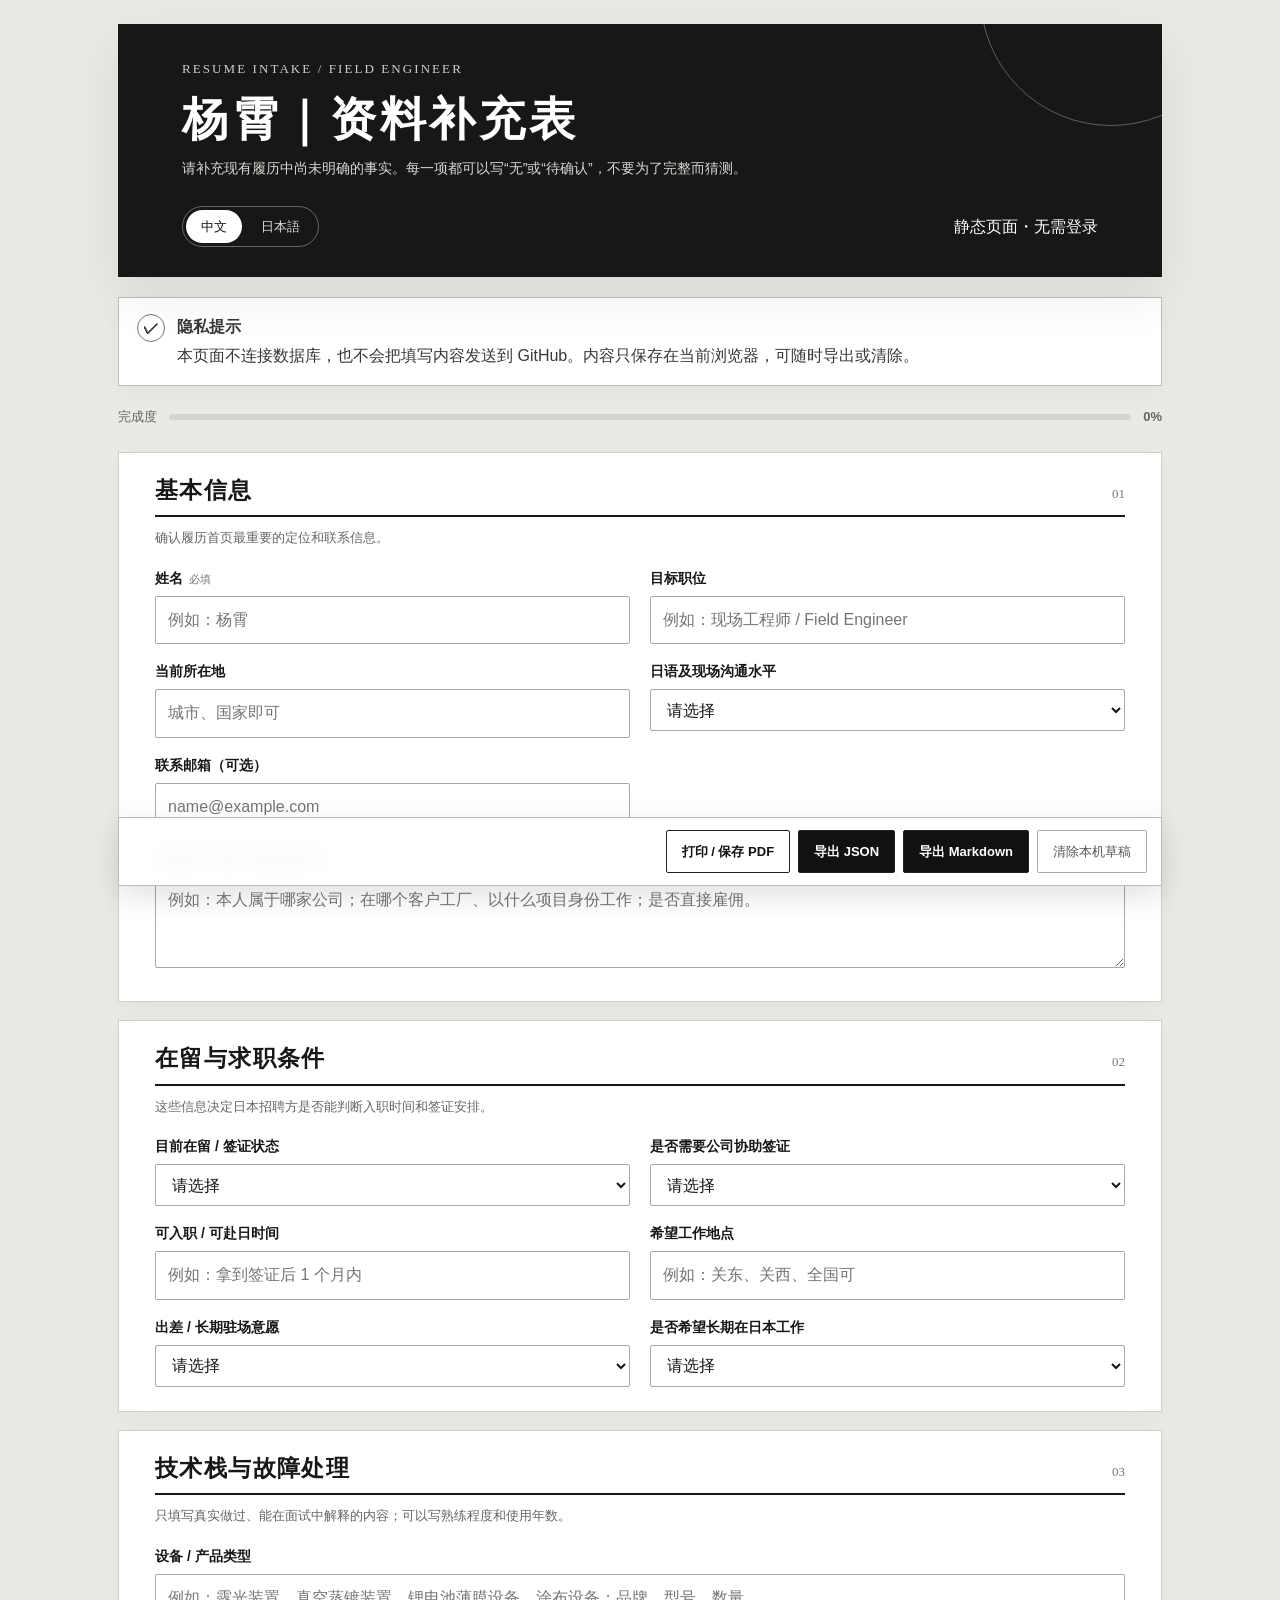
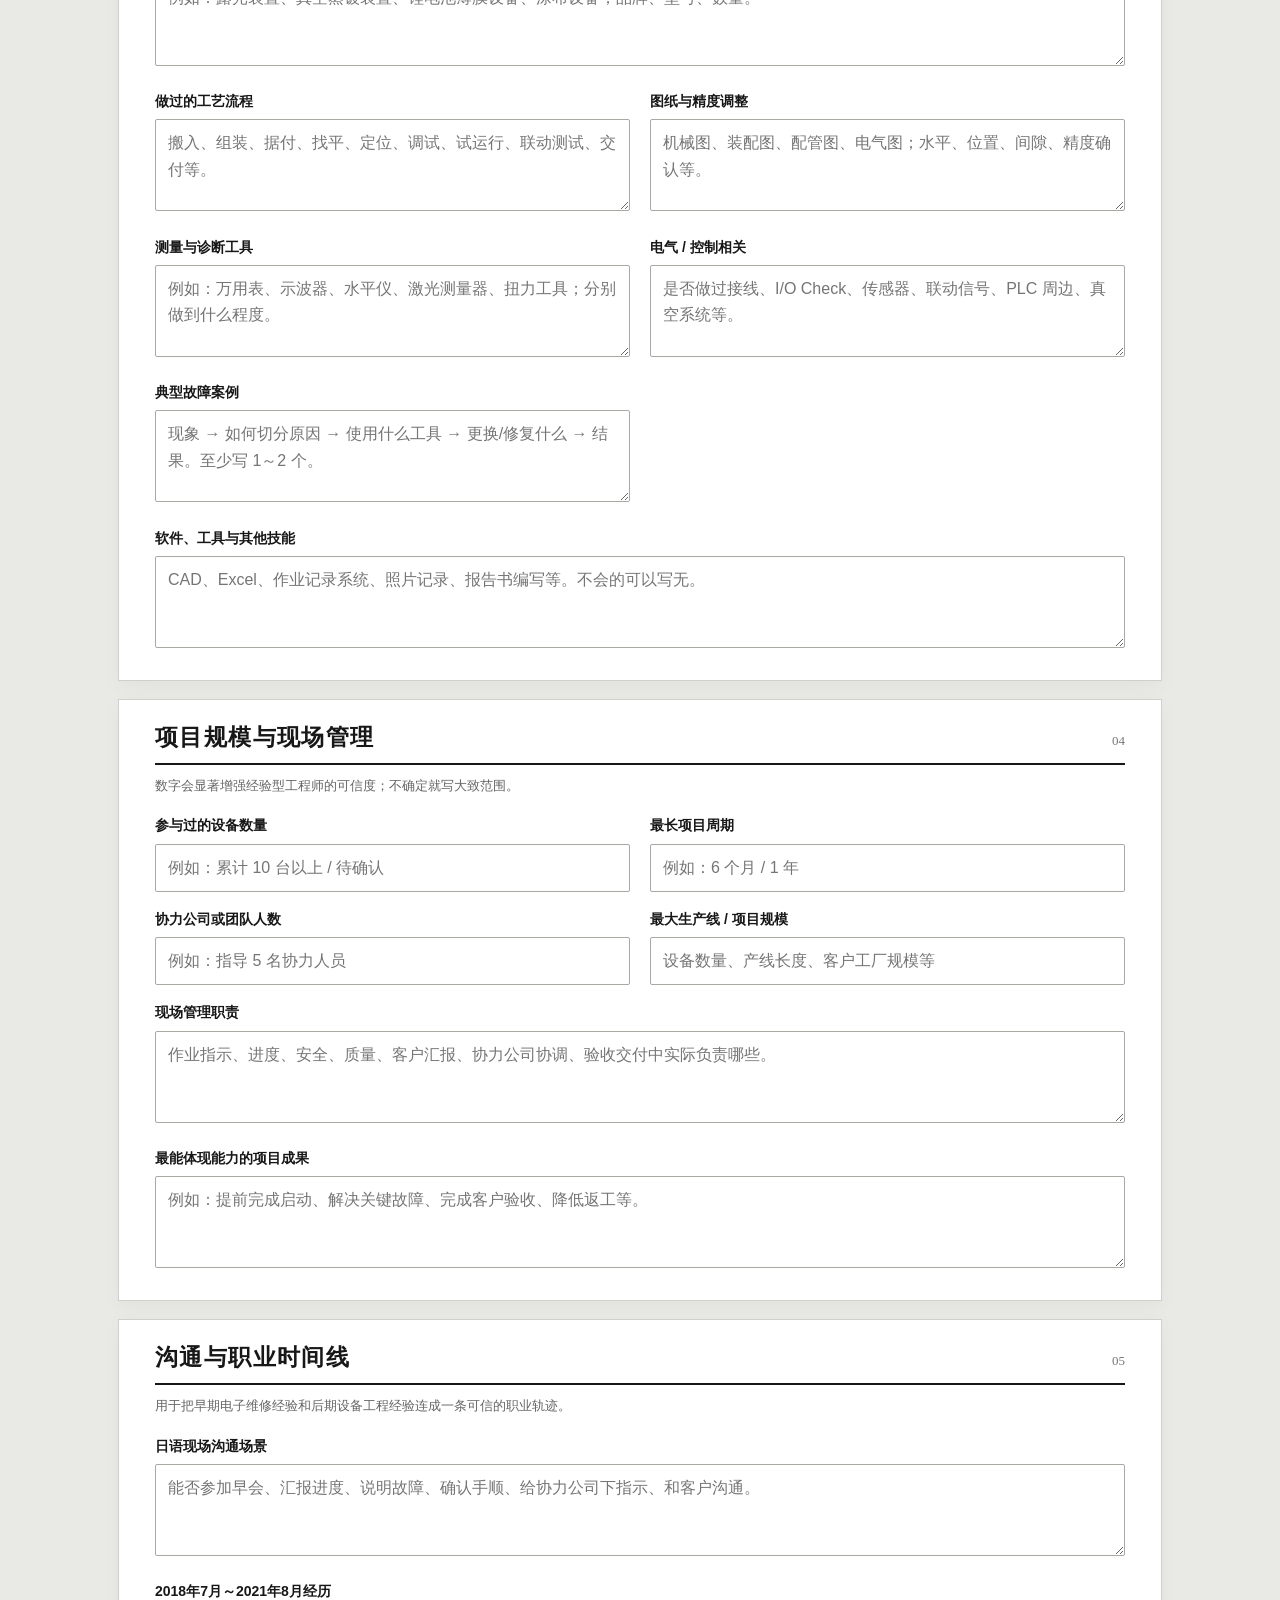
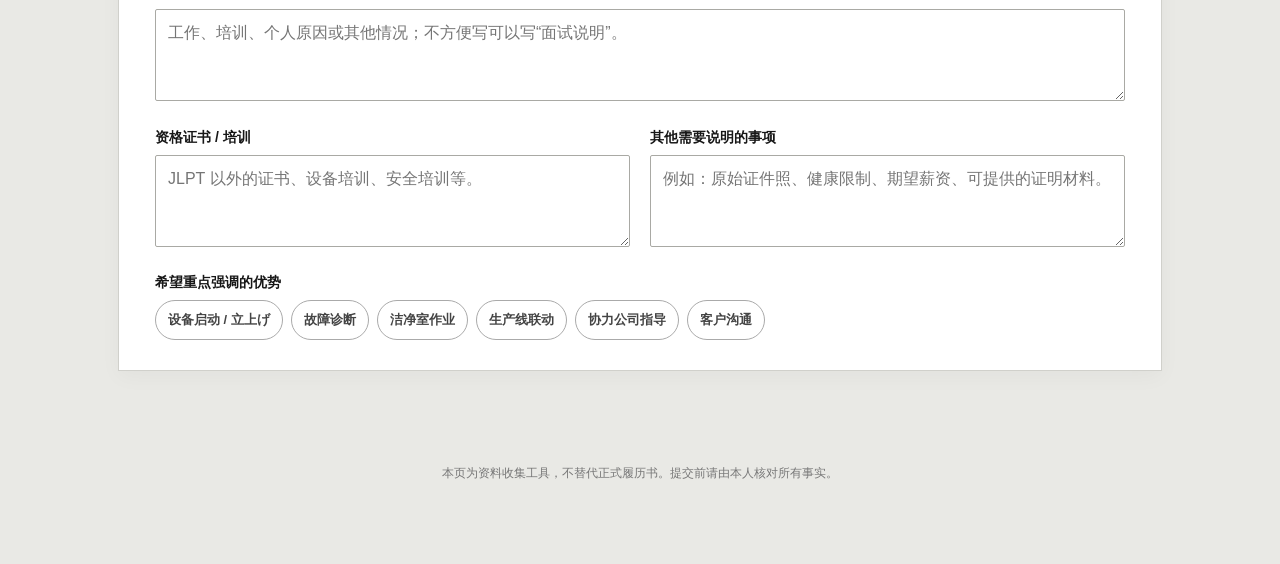
==== index.html @ e115655c "feat: add bilingual resume intake form" ====
<!doctype html>
<html lang="zh-CN">
<head>
  <meta charset="utf-8">
  <meta name="viewport" content="width=device-width, initial-scale=1">
  <meta name="description" content="杨霄日本求职材料资料补充表">
  <title data-zh="杨霄｜资料补充表" data-ja="楊霄｜情報補足フォーム">杨霄｜资料补充表</title>
  <style>
    :root{--ink:#171717;--muted:#656565;--line:#c9c9c4;--soft:#f3f3f0;--paper:#fff;--accent:#111;--ok:#315f45;--shadow:0 18px 50px rgba(0,0,0,.08)}
    *{box-sizing:border-box}
    html{background:#e9e9e5;scroll-behavior:smooth}
    body{margin:0;color:var(--ink);background:#e9e9e5;font-family:-apple-system,BlinkMacSystemFont,"Hiragino Kaku Gothic ProN","Yu Gothic","Noto Sans CJK JP",Arial,sans-serif;line-height:1.65}
    button,input,select,textarea{font:inherit}
    button{cursor:pointer}
    .shell{max-width:1080px;margin:0 auto;padding:24px 18px 80px}
    .masthead{position:relative;overflow:hidden;padding:34px clamp(24px,5vw,64px) 30px;background:var(--ink);color:#fff;box-shadow:var(--shadow)}
    .masthead:after{content:"";position:absolute;width:260px;height:260px;right:-80px;top:-160px;border:1px solid rgba(255,255,255,.3);border-radius:50%}
    .kicker{font-family:"Apple Chancery","Bradley Hand","Klee One",cursive;font-size:13px;letter-spacing:.16em;color:#cfcfca;text-transform:uppercase}
    h1,h2,h3{font-family:"Hiragino Mincho ProN","Yu Mincho","Noto Serif CJK JP",serif;font-weight:700;line-height:1.25}
    h1{margin:12px 0 8px;font-size:clamp(28px,5vw,46px);letter-spacing:.08em}
    .masthead p{max-width:740px;margin:0;color:#d8d8d3;font-size:14px}
    .toolbar{display:flex;align-items:center;justify-content:space-between;gap:12px;flex-wrap:wrap;margin-top:26px}
    .lang-switch{display:flex;gap:4px;padding:3px;border:1px solid rgba(255,255,255,.35);border-radius:999px}
    .lang-switch button{border:0;border-radius:999px;padding:6px 15px;background:transparent;color:#ddd;font-size:13px}
    .lang-switch button.active{background:#fff;color:#111}
    .privacy{display:flex;gap:12px;align-items:flex-start;margin:20px 0;padding:16px 18px;border:1px solid #bdbdb8;background:#fff;color:#373737;box-shadow:0 5px 20px rgba(0,0,0,.04)}
    .privacy strong{display:block;margin-bottom:2px}
    .privacy-mark{display:grid;place-items:center;flex:0 0 28px;height:28px;border:1px solid #777;border-radius:50%;font-family:Georgia,serif;font-weight:700}
    .progress-wrap{display:flex;align-items:center;gap:12px;margin:18px 0 24px;color:var(--muted);font-size:13px}
    .progress{height:6px;flex:1;background:#d5d5d0;border-radius:999px;overflow:hidden}
    .progress i{display:block;width:0;height:100%;background:#222;transition:width .2s ease}
    form{display:grid;gap:18px}
    .form-section{padding:24px clamp(18px,4vw,36px);background:var(--paper);border:1px solid #d0d0cb;box-shadow:0 6px 20px rgba(0,0,0,.035)}
    .section-head{display:flex;align-items:baseline;gap:12px;justify-content:space-between;margin-bottom:18px;border-bottom:2px solid var(--ink);padding-bottom:10px}
    .section-head h2{margin:0;font-size:23px;letter-spacing:.06em}
    .section-number{font-family:Georgia,serif;color:#777;font-size:13px}
    .section-desc{margin:-8px 0 18px;color:var(--muted);font-size:13px}
    .fields{display:grid;grid-template-columns:repeat(2,minmax(0,1fr));gap:16px 20px}
    .field{min-width:0}
    .field.full{grid-column:1/-1}
    .field label{display:block;margin-bottom:6px;font-size:14px;font-weight:700}
    .field label em{font-size:11px;font-weight:400;color:#777;font-style:normal;margin-left:6px}
    .field input,.field select,.field textarea{width:100%;border:1px solid #a9a9a4;border-radius:2px;background:#fff;color:var(--ink);padding:10px 12px;outline:0;transition:border-color .15s,box-shadow .15s}
    .field input,.field select{min-height:42px}
    .field textarea{min-height:92px;resize:vertical}
    .field input:focus,.field select:focus,.field textarea:focus{border-color:#111;box-shadow:0 0 0 3px rgba(0,0,0,.08)}
    .hint{margin:6px 0 0;color:#777;font-size:12px}
    .checks{display:flex;flex-wrap:wrap;gap:8px}
    .check{position:relative}
    .check input{position:absolute;opacity:0;pointer-events:none}
    .check span{display:block;padding:8px 12px;border:1px solid #aaa;border-radius:999px;color:#444;font-size:13px;transition:.15s}
    .check input:checked+span{background:#171717;border-color:#171717;color:#fff}
    .actions{position:sticky;bottom:14px;z-index:5;display:flex;align-items:center;justify-content:space-between;gap:12px;flex-wrap:wrap;margin-top:4px;padding:12px 14px;background:rgba(255,255,255,.94);border:1px solid #bdbdb8;box-shadow:0 10px 30px rgba(0,0,0,.12);backdrop-filter:blur(10px)}
    .action-group{display:flex;gap:8px;flex-wrap:wrap}
    .actions button{border:1px solid #222;border-radius:2px;padding:10px 15px;background:#fff;color:#111;font-weight:700;font-size:13px}
    .actions .primary{background:#111;color:#fff}
    .actions .danger{border-color:#aaa;color:#555;font-weight:400}
    #status{color:var(--ok);font-size:12px;min-height:1.4em}
    footer{margin-top:20px;color:#777;font-size:12px;text-align:center}
    .print-only{display:none}
    @media(max-width:700px){
      .shell{padding:10px 10px 60px}.masthead{padding:28px 22px 24px}.masthead p{font-size:13px}.fields{grid-template-columns:1fr}.field.full{grid-column:auto}.form-section{padding:20px 16px}.section-head h2{font-size:20px}.actions{bottom:8px}.actions #status{flex-basis:100%;order:-1}
    }
    @media print{
      html,body{background:#fff}.shell{max-width:none;padding:0}.masthead{box-shadow:none}.privacy,.progress-wrap,.actions,footer{display:none}.form-section{box-shadow:none;break-inside:avoid}.print-only{display:block}
    }
  </style>
</head>
<body>
  <div class="shell">
    <header class="masthead">
      <div class="kicker">RESUME INTAKE / FIELD ENGINEER</div>
      <h1 data-zh="杨霄｜资料补充表" data-ja="楊霄｜情報補足フォーム">杨霄｜资料补充表</h1>
      <p data-zh="请补充现有履历中尚未明确的事实。每一项都可以写“无”或“待确认”，不要为了完整而猜测。"
         data-ja="既存の応募書類で未確認の事実を補足するフォームです。不明な項目は「なし」「要確認」と記入し、推測で埋めないでください。">请补充现有履历中尚未明确的事实。每一项都可以写“无”或“待确认”，不要为了完整而猜测。</p>
      <div class="toolbar">
        <div class="lang-switch" aria-label="Language">
          <button type="button" data-lang="zh" class="active">中文</button>
          <button type="button" data-lang="ja">日本語</button>
        </div>
        <span data-zh="静态页面・无需登录" data-ja="静的ページ・ログイン不要">静态页面・无需登录</span>
      </div>
    </header>

    <aside class="privacy">
      <div class="privacy-mark">✓</div>
      <div>
        <strong data-zh="隐私提示" data-ja="プライバシー">隐私提示</strong>
        <span data-zh="本页面不连接数据库，也不会把填写内容发送到 GitHub。内容只保存在当前浏览器，可随时导出或清除。"
              data-ja="このページはデータベースに接続せず、入力内容を GitHub に送信しません。内容はこのブラウザにのみ保存され、いつでも出力・消去できます。">本页面不连接数据库，也不会把填写内容发送到 GitHub。内容只保存在当前浏览器，可随时导出或清除。</span>
      </div>
    </aside>

    <div class="progress-wrap">
      <span data-zh="完成度" data-ja="入力進捗">完成度</span>
      <div class="progress" aria-hidden="true"><i id="progressBar"></i></div>
      <strong id="progressText">0%</strong>
    </div>

    <form id="intakeForm">
      <section class="form-section" data-section-title-zh="基本信息" data-section-title-ja="基本情報">
        <div class="section-head"><h2 data-zh="基本信息" data-ja="基本情報">基本信息</h2><span class="section-number">01</span></div>
        <p class="section-desc" data-zh="确认履历首页最重要的定位和联系信息。" data-ja="応募書類の第一印象に関わる基本情報を確認します。">确认履历首页最重要的定位和联系信息。</p>
        <div class="fields">
          <div class="field" data-field="full_name" data-label-zh="姓名" data-label-ja="氏名"><label><span data-zh="姓名" data-ja="氏名">姓名</span><em>必填</em></label><input name="full_name" type="text" autocomplete="name" data-placeholder-zh="例如：杨霄" data-placeholder-ja="例：楊霄" placeholder="例如：杨霄"></div>
          <div class="field" data-field="target_role" data-label-zh="目标职位" data-label-ja="希望職種"><label><span data-zh="目标职位" data-ja="希望職種">目标职位</span></label><input name="target_role" type="text" data-placeholder-zh="例如：现场工程师 / Field Engineer" data-placeholder-ja="例：フィールドエンジニア" placeholder="例如：现场工程师 / Field Engineer"></div>
          <div class="field" data-field="current_city" data-label-zh="当前所在地" data-label-ja="現住所"><label><span data-zh="当前所在地" data-ja="現住所">当前所在地</span></label><input name="current_city" type="text" data-placeholder-zh="城市、国家即可" data-placeholder-ja="市区・国名で可" placeholder="城市、国家即可"></div>
          <div class="field" data-field="japanese_level" data-label-zh="日语及现场沟通水平" data-label-ja="日本語・現場コミュニケーション"><label><span data-zh="日语及现场沟通水平" data-ja="日本語・現場コミュニケーション">日语及现场沟通水平</span></label><select name="japanese_level"><option value="" data-zh="请选择" data-ja="選択してください">请选择</option><option value="N2" data-zh="JLPT N2" data-ja="JLPT N2">JLPT N2</option><option value="business" data-zh="可参加工作会议、汇报和故障沟通" data-ja="業務会議・報告・不具合連絡が可能">可参加工作会议、汇报和故障沟通</option><option value="daily" data-zh="日常交流为主" data-ja="日常会話が中心">日常交流为主</option><option value="other" data-zh="其他 / 待确认" data-ja="その他 / 要確認">其他 / 待确认</option></select></div>
          <div class="field" data-field="contact_email" data-label-zh="联系邮箱（可选）" data-label-ja="連絡先メール（任意）"><label><span data-zh="联系邮箱（可选）" data-ja="連絡先メール（任意）">联系邮箱（可选）</span></label><input name="contact_email" type="email" autocomplete="email" placeholder="name@example.com"></div>
          <div class="field full" data-field="employment_relation" data-label-zh="所属公司与客户现场的关系" data-label-ja="所属会社と顧客現場の関係"><label><span data-zh="所属公司与客户现场的关系" data-ja="所属会社と顧客現場の関係">所属公司与客户现场的关系</span></label><textarea name="employment_relation" data-placeholder-zh="例如：本人属于哪家公司；在哪个客户工厂、以什么项目身份工作；是否直接雇佣。" data-placeholder-ja="例：所属会社、顧客工場、プロジェクト上の立場、直接雇用かどうか。" placeholder="例如：本人属于哪家公司；在哪个客户工厂、以什么项目身份工作；是否直接雇佣。"></textarea></div>
        </div>
      </section>

      <section class="form-section" data-section-title-zh="在留与求职条件" data-section-title-ja="在留資格・応募条件">
        <div class="section-head"><h2 data-zh="在留与求职条件" data-ja="在留資格・応募条件">在留与求职条件</h2><span class="section-number">02</span></div>
        <p class="section-desc" data-zh="这些信息决定日本招聘方是否能判断入职时间和签证安排。" data-ja="入社時期や在留資格の確認に必要な情報です。">这些信息决定日本招聘方是否能判断入职时间和签证安排。</p>
        <div class="fields">
          <div class="field" data-field="residence_status" data-label-zh="目前在留 / 签证状态" data-label-ja="現在の在留資格"><label><span data-zh="目前在留 / 签证状态" data-ja="現在の在留資格">目前在留 / 签证状态</span></label><select name="residence_status"><option value="" data-zh="请选择" data-ja="選択してください">请选择</option><option value="china" data-zh="目前在中国，尚无日本在留资格" data-ja="現在中国、日本の在留資格なし">目前在中国，尚无日本在留资格</option><option value="has_status" data-zh="已有日本在留资格" data-ja="日本の在留資格あり">已有日本在留资格</option><option value="unknown" data-zh="待确认" data-ja="要確認">待确认</option></select></div>
          <div class="field" data-field="sponsorship" data-label-zh="是否需要公司协助签证" data-label-ja="会社のビザ支援"><label><span data-zh="是否需要公司协助签证" data-ja="会社のビザ支援">是否需要公司协助签证</span></label><select name="sponsorship"><option value="" data-zh="请选择" data-ja="選択してください">请选择</option><option value="yes" data-zh="需要" data-ja="必要">需要</option><option value="no" data-zh="不需要" data-ja="不要">不需要</option><option value="unknown" data-zh="待确认" data-ja="要確認">待确认</option></select></div>
          <div class="field" data-field="available_date" data-label-zh="可入职 / 可赴日时间" data-label-ja="入社・渡日可能時期"><label><span data-zh="可入职 / 可赴日时间" data-ja="入社・渡日可能時期">可入职 / 可赴日时间</span></label><input name="available_date" type="text" data-placeholder-zh="例如：拿到签证后 1 个月内" data-placeholder-ja="例：ビザ取得後1か月以内" placeholder="例如：拿到签证后 1 个月内"></div>
          <div class="field" data-field="preferred_location" data-label-zh="希望工作地点" data-label-ja="希望勤務地"><label><span data-zh="希望工作地点" data-ja="希望勤務地">希望工作地点</span></label><input name="preferred_location" type="text" data-placeholder-zh="例如：关东、关西、全国可" data-placeholder-ja="例：関東、関西、全国可" placeholder="例如：关东、关西、全国可"></div>
          <div class="field" data-field="travel_availability" data-label-zh="出差 / 长期驻场意愿" data-label-ja="出張・長期出張"><label><span data-zh="出差 / 长期驻场意愿" data-ja="出張・長期出張">出差 / 长期驻场意愿</span></label><select name="travel_availability"><option value="" data-zh="请选择" data-ja="選択してください">请选择</option><option value="yes" data-zh="可以" data-ja="可">可以</option><option value="limited" data-zh="有限制，需要说明" data-ja="条件あり、要相談">有限制，需要说明</option><option value="no" data-zh="不可以" data-ja="不可">不可以</option></select></div>
          <div class="field" data-field="long_term" data-label-zh="是否希望长期在日本工作" data-label-ja="日本での長期就業意向"><label><span data-zh="是否希望长期在日本工作" data-ja="日本での長期就業意向">是否希望长期在日本工作</span></label><select name="long_term"><option value="" data-zh="请选择" data-ja="選択してください">请选择</option><option value="yes" data-zh="是" data-ja="はい">是</option><option value="no" data-zh="否" data-ja="いいえ">否</option><option value="unknown" data-zh="待确认" data-ja="要確認">待确认</option></select></div>
        </div>
      </section>

      <section class="form-section" data-section-title-zh="技术栈与故障处理" data-section-title-ja="技術スキル・トラブル対応">
        <div class="section-head"><h2 data-zh="技术栈与故障处理" data-ja="技術スキル・トラブル対応">技术栈与故障处理</h2><span class="section-number">03</span></div>
        <p class="section-desc" data-zh="只填写真实做过、能在面试中解释的内容；可以写熟练程度和使用年数。" data-ja="実際に経験し、面接で説明できる内容だけを記入してください。経験年数や習熟度も記載できます。">只填写真实做过、能在面试中解释的内容；可以写熟练程度和使用年数。</p>
        <div class="fields">
          <div class="field full" data-field="equipment" data-label-zh="设备 / 产品类型" data-label-ja="設備・製品"><label><span data-zh="设备 / 产品类型" data-ja="設備・製品">设备 / 产品类型</span></label><textarea name="equipment" data-placeholder-zh="例如：露光装置、真空蒸镀装置、锂电池薄膜设备、涂布设备；品牌、型号、数量。" data-placeholder-ja="例：露光装置、真空蒸着装置、リチウム電池フィルム設備、塗工設備。メーカー・型式・台数。" placeholder="例如：露光装置、真空蒸镀装置、锂电池薄膜设备、涂布设备；品牌、型号、数量。"></textarea></div>
          <div class="field" data-field="processes" data-label-zh="做过的工艺流程" data-label-ja="対応工程"><label><span data-zh="做过的工艺流程" data-ja="対応工程">做过的工艺流程</span></label><textarea name="processes" data-placeholder-zh="搬入、组装、据付、找平、定位、调试、试运行、联动测试、交付等。" data-placeholder-ja="搬入、組立、据付、芯出し、レベル調整、調整、試運転、連動試験、引渡しなど。" placeholder="搬入、组装、据付、找平、定位、调试、试运行、联动测试、交付等。"></textarea></div>
          <div class="field" data-field="drawings" data-label-zh="图纸与精度调整" data-label-ja="図面・精度調整"><label><span data-zh="图纸与精度调整" data-ja="図面・精度調整">图纸与精度调整</span></label><textarea name="drawings" data-placeholder-zh="机械图、装配图、配管图、电气图；水平、位置、间隙、精度确认等。" data-placeholder-ja="機械図・組立図・配管図・電気図、レベル・位置・クリアランス・精度確認など。" placeholder="机械图、装配图、配管图、电气图；水平、位置、间隙、精度确认等。"></textarea></div>
          <div class="field" data-field="instruments" data-label-zh="测量与诊断工具" data-label-ja="測定・診断工具"><label><span data-zh="测量与诊断工具" data-ja="測定・診断工具">测量与诊断工具</span></label><textarea name="instruments" data-placeholder-zh="例如：万用表、示波器、水平仪、激光测量器、扭力工具；分别做到什么程度。" data-placeholder-ja="例：テスター、オシロスコープ、水平器、レーザー測定器、トルク工具など。" placeholder="例如：万用表、示波器、水平仪、激光测量器、扭力工具；分别做到什么程度。"></textarea></div>
          <div class="field" data-field="electrical" data-label-zh="电气 / 控制相关" data-label-ja="電気・制御関連"><label><span data-zh="电气 / 控制相关" data-ja="電気・制御関連">电气 / 控制相关</span></label><textarea name="electrical" data-placeholder-zh="是否做过接线、I/O Check、传感器、联动信号、PLC 周边、真空系统等。" data-placeholder-ja="配線、I/Oチェック、センサー、連動信号、PLC周辺、真空系などの経験。" placeholder="是否做过接线、I/O Check、传感器、联动信号、PLC 周边、真空系统等。"></textarea></div>
          <div class="field" data-field="troubleshooting" data-label-zh="典型故障案例" data-label-ja="代表的なトラブル対応"><label><span data-zh="典型故障案例" data-ja="代表的なトラブル対応">典型故障案例</span></label><textarea name="troubleshooting" data-placeholder-zh="现象 → 如何切分原因 → 使用什么工具 → 更换/修复什么 → 结果。至少写 1～2 个。" data-placeholder-ja="現象 → 原因切り分け → 使用工具 → 修理・交換 → 結果。1～2件以上。" placeholder="现象 → 如何切分原因 → 使用什么工具 → 更换/修复什么 → 结果。至少写 1～2 个。"></textarea></div>
          <div class="field full" data-field="tools_software" data-label-zh="软件、工具与其他技能" data-label-ja="ソフト・その他のスキル"><label><span data-zh="软件、工具与其他技能" data-ja="ソフト・その他のスキル">软件、工具与其他技能</span></label><textarea name="tools_software" data-placeholder-zh="CAD、Excel、作业记录系统、照片记录、报告书编写等。不会的可以写无。" data-placeholder-ja="CAD、Excel、作業記録システム、写真記録、報告書作成など。未経験は「なし」で可。" placeholder="CAD、Excel、作业记录系统、照片记录、报告书编写等。不会的可以写无。"></textarea></div>
        </div>
      </section>

      <section class="form-section" data-section-title-zh="项目规模与现场管理" data-section-title-ja="プロジェクト規模・現場管理">
        <div class="section-head"><h2 data-zh="项目规模与现场管理" data-ja="プロジェクト規模・現場管理">项目规模与现场管理</h2><span class="section-number">04</span></div>
        <p class="section-desc" data-zh="数字会显著增强经验型工程师的可信度；不确定就写大致范围。" data-ja="経験者としての説得力を高める項目です。正確な数字が難しければ概数で記入してください。">数字会显著增强经验型工程师的可信度；不确定就写大致范围。</p>
        <div class="fields">
          <div class="field" data-field="equipment_count" data-label-zh="参与过的设备数量" data-label-ja="担当設備台数"><label><span data-zh="参与过的设备数量" data-ja="担当設備台数">参与过的设备数量</span></label><input name="equipment_count" type="text" data-placeholder-zh="例如：累计 10 台以上 / 待确认" data-placeholder-ja="例：累計10台以上 / 要確認" placeholder="例如：累计 10 台以上 / 待确认"></div>
          <div class="field" data-field="project_duration" data-label-zh="最长项目周期" data-label-ja="最長プロジェクト期間"><label><span data-zh="最长项目周期" data-ja="最長プロジェクト期間">最长项目周期</span></label><input name="project_duration" type="text" data-placeholder-zh="例如：6 个月 / 1 年" data-placeholder-ja="例：6か月 / 1年" placeholder="例如：6 个月 / 1 年"></div>
          <div class="field" data-field="team_size" data-label-zh="协力公司或团队人数" data-label-ja="協力会社・チーム人数"><label><span data-zh="协力公司或团队人数" data-ja="協力会社・チーム人数">协力公司或团队人数</span></label><input name="team_size" type="text" data-placeholder-zh="例如：指导 5 名协力人员" data-placeholder-ja="例：協力会社5名を指導" placeholder="例如：指导 5 名协力人员"></div>
          <div class="field" data-field="line_scale" data-label-zh="最大生产线 / 项目规模" data-label-ja="最大ライン・規模"><label><span data-zh="最大生产线 / 项目规模" data-ja="最大ライン・規模">最大生产线 / 项目规模</span></label><input name="line_scale" type="text" data-placeholder-zh="设备数量、产线长度、客户工厂规模等" data-placeholder-ja="設備数、ライン長、顧客工場規模など" placeholder="设备数量、产线长度、客户工厂规模等"></div>
          <div class="field full" data-field="management" data-label-zh="现场管理职责" data-label-ja="現場管理の担当範囲"><label><span data-zh="现场管理职责" data-ja="現場管理の担当範囲">现场管理职责</span></label><textarea name="management" data-placeholder-zh="作业指示、进度、安全、质量、客户汇报、协力公司协调、验收交付中实际负责哪些。" data-placeholder-ja="作業指示、進捗、安全、品質、顧客報告、協力会社調整、検収・引渡しの担当範囲。" placeholder="作业指示、进度、安全、质量、客户汇报、协力公司协调、验收交付中实际负责哪些。"></textarea></div>
          <div class="field full" data-field="achievement" data-label-zh="最能体现能力的项目成果" data-label-ja="能力を示せる実績"><label><span data-zh="最能体现能力的项目成果" data-ja="能力を示せる実績">最能体现能力的项目成果</span></label><textarea name="achievement" data-placeholder-zh="例如：提前完成启动、解决关键故障、完成客户验收、降低返工等。" data-placeholder-ja="例：立上げ短縮、重大不具合解決、顧客検収完了、手戻り削減など。" placeholder="例如：提前完成启动、解决关键故障、完成客户验收、降低返工等。"></textarea></div>
        </div>
      </section>

      <section class="form-section" data-section-title-zh="沟通与职业时间线" data-section-title-ja="コミュニケーション・職歴">
        <div class="section-head"><h2 data-zh="沟通与职业时间线" data-ja="コミュニケーション・職歴">沟通与职业时间线</h2><span class="section-number">05</span></div>
        <p class="section-desc" data-zh="用于把早期电子维修经验和后期设备工程经验连成一条可信的职业轨迹。" data-ja="初期の電子機器サービス経験から設備エンジニアへの流れを明確にします。">用于把早期电子维修经验和后期设备工程经验连成一条可信的职业轨迹。</p>
        <div class="fields">
          <div class="field full" data-field="communication" data-label-zh="日语现场沟通场景" data-label-ja="日本語での現場対応"><label><span data-zh="日语现场沟通场景" data-ja="日本語での現場対応">日语现场沟通场景</span></label><textarea name="communication" data-placeholder-zh="能否参加早会、汇报进度、说明故障、确认手顺、给协力公司下指示、和客户沟通。" data-placeholder-ja="朝礼、進捗報告、不具合説明、手順確認、協力会社への指示、顧客対応など。" placeholder="能否参加早会、汇报进度、说明故障、确认手顺、给协力公司下指示、和客户沟通。"></textarea></div>
          <div class="field full" data-field="career_gap" data-label-zh="2018年7月～2021年8月经历" data-label-ja="2018年7月～2021年8月の経歴"><label><span data-zh="2018年7月～2021年8月经历" data-ja="2018年7月～2021年8月の経歴">2018年7月～2021年8月经历</span></label><textarea name="career_gap" data-placeholder-zh="工作、培训、个人原因或其他情况；不方便写可以写“面试说明”。" data-placeholder-ja="就業、研修、個人的事情など。詳細は面接で説明でも可。" placeholder="工作、培训、个人原因或其他情况；不方便写可以写“面试说明”。"></textarea></div>
          <div class="field" data-field="certifications" data-label-zh="资格证书 / 培训" data-label-ja="資格・研修"><label><span data-zh="资格证书 / 培训" data-ja="資格・研修">资格证书 / 培训</span></label><textarea name="certifications" data-placeholder-zh="JLPT 以外的证书、设备培训、安全培训等。" data-placeholder-ja="JLPT以外の資格、設備研修、安全教育など。" placeholder="JLPT 以外的证书、设备培训、安全培训等。"></textarea></div>
          <div class="field" data-field="other_notes" data-label-zh="其他需要说明的事项" data-label-ja="その他の確認事項"><label><span data-zh="其他需要说明的事项" data-ja="その他の確認事項">其他需要说明的事项</span></label><textarea name="other_notes" data-placeholder-zh="例如：原始证件照、健康限制、期望薪资、可提供的证明材料。" data-placeholder-ja="例：証明写真、健康上の制約、希望年収、提出可能な証明資料など。" placeholder="例如：原始证件照、健康限制、期望薪资、可提供的证明材料。"></textarea></div>
          <div class="field full" data-field="strengths" data-label-zh="希望重点强调的优势" data-label-ja="強調したい強み"><label><span data-zh="希望重点强调的优势" data-ja="強調したい強み">希望重点强调的优势</span></label><div class="checks">
            <label class="check"><input type="checkbox" name="strengths" value="startup"><span data-zh="设备启动 / 立上げ" data-ja="設備立上げ">设备启动 / 立上げ</span></label>
            <label class="check"><input type="checkbox" name="strengths" value="troubleshooting"><span data-zh="故障诊断" data-ja="トラブル対応">故障诊断</span></label>
            <label class="check"><input type="checkbox" name="strengths" value="cleanroom"><span data-zh="洁净室作业" data-ja="クリーンルーム">洁净室作业</span></label>
            <label class="check"><input type="checkbox" name="strengths" value="line"><span data-zh="生产线联动" data-ja="生産ライン連動">生产线联动</span></label>
            <label class="check"><input type="checkbox" name="strengths" value="leadership"><span data-zh="协力公司指导" data-ja="協力会社指導">协力公司指导</span></label>
            <label class="check"><input type="checkbox" name="strengths" value="customer"><span data-zh="客户沟通" data-ja="顧客対応">客户沟通</span></label>
          </div></div>
        </div>
      </section>
    </form>

    <div class="actions">
      <span id="status" role="status" aria-live="polite"></span>
      <div class="action-group">
        <button type="button" id="printBtn" data-zh="打印 / 保存 PDF" data-ja="印刷 / PDF保存">打印 / 保存 PDF</button>
        <button type="button" id="jsonBtn" class="primary" data-zh="导出 JSON" data-ja="JSON出力">导出 JSON</button>
        <button type="button" id="markdownBtn" class="primary" data-zh="导出 Markdown" data-ja="Markdown出力">导出 Markdown</button>
        <button type="button" id="clearBtn" class="danger" data-zh="清除本机草稿" data-ja="下書きを消去">清除本机草稿</button>
      </div>
    </div>

    <footer data-zh="本页为资料收集工具，不替代正式履历书。提交前请由本人核对所有事实。" data-ja="本フォームは情報整理用です。提出前に本人がすべての事実を確認してください。">本页为资料收集工具，不替代正式履历书。提交前请由本人核对所有事实。</footer>
  </div>

  <script>
    (() => {
      const STORAGE_KEY = "yangxiao-resume-intake-v1";
      const form = document.getElementById("intakeForm");
      const status = document.getElementById("status");
      const progressBar = document.getElementById("progressBar");
      const progressText = document.getElementById("progressText");
      let language = localStorage.getItem(STORAGE_KEY + ":language") || "zh";

      const labels = (node) => node?.dataset[language === "zh" ? "labelZh" : "labelJa"] || node?.dataset.field || "";
      const fieldNodes = () => [...form.querySelectorAll(".field[data-field]")];
      const controlsFor = (field) => [...form.querySelectorAll(`[name="${CSS.escape(field.dataset.field)}"]`)];
      const fieldValue = (field) => {
        const controls = controlsFor(field);
        if (controls[0]?.type === "checkbox") return controls.filter((control) => control.checked).map((control) => control.value);
        return controls[0]?.value || "";
      };
      const hasValue = (value) => Array.isArray(value) ? value.length > 0 : String(value || "").trim().length > 0;

      function applyLanguage(next) {
        language = next;
        localStorage.setItem(STORAGE_KEY + ":language", language);
        document.documentElement.lang = language === "zh" ? "zh-CN" : "ja";
        document.querySelectorAll("[data-zh][data-ja]").forEach((node) => {
          node.textContent = language === "zh" ? node.dataset.zh : node.dataset.ja;
        });
        document.querySelectorAll("[data-placeholder-zh][data-placeholder-ja]").forEach((node) => {
          node.placeholder = language === "zh" ? node.dataset.placeholderZh : node.dataset.placeholderJa;
        });
        document.querySelectorAll("option[data-zh][data-ja]").forEach((node) => {
          node.textContent = language === "zh" ? node.dataset.zh : node.dataset.ja;
        });
        document.querySelectorAll("[data-lang]").forEach((button) => button.classList.toggle("active", button.dataset.lang === language));
        updateProgress();
      }

      function snapshot() {
        const values = {};
        fieldNodes().forEach((field) => { values[field.dataset.field] = fieldValue(field); });
        return { savedAt: new Date().toISOString(), language, values };
      }

      function save() {
        localStorage.setItem(STORAGE_KEY, JSON.stringify(snapshot()));
        updateProgress();
        showStatus(language === "zh" ? "已保存到当前浏览器" : "このブラウザに保存しました");
      }

      function restore() {
        let saved;
        try { saved = JSON.parse(localStorage.getItem(STORAGE_KEY) || "null"); } catch { saved = null; }
        if (!saved?.values) return;
        Object.entries(saved.values).forEach(([name, value]) => {
          const controls = [...form.querySelectorAll(`[name="${CSS.escape(name)}"]`)];
          if (controls[0]?.type === "checkbox") {
            controls.forEach((control) => { control.checked = Array.isArray(value) && value.includes(control.value); });
          } else if (controls[0]) controls[0].value = value;
        });
      }

      function updateProgress() {
        const fields = fieldNodes();
        const complete = fields.filter((field) => hasValue(fieldValue(field))).length;
        const percent = fields.length ? Math.round((complete / fields.length) * 100) : 0;
        progressBar.style.width = percent + "%";
        progressText.textContent = percent + "%";
      }

      function showStatus(message) {
        status.textContent = message;
        clearTimeout(showStatus.timer);
        showStatus.timer = setTimeout(() => { status.textContent = ""; }, 3200);
      }

      function download(filename, content, type) {
        const blob = new Blob([content], { type });
        const url = URL.createObjectURL(blob);
        const link = document.createElement("a");
        link.href = url;
        link.download = filename;
        link.click();
        setTimeout(() => URL.revokeObjectURL(url), 1000);
      }

      function selectedText(control) {
        if (control?.tagName !== "SELECT") return control?.value || "";
        return control.selectedOptions[0]?.textContent || "";
      }

      function displayValue(field) {
        const controls = controlsFor(field);
        if (controls[0]?.type === "checkbox") {
          return controls.filter((control) => control.checked).map((control) => control.nextElementSibling?.textContent.trim() || control.value).join("、");
        }
        return selectedText(controls[0]);
      }

      function exportMarkdown() {
        const title = language === "zh" ? "杨霄｜日本求职资料补充" : "楊霄｜日本応募書類 情報補足";
        const lines = [`# ${title}`, "", language === "zh" ? `导出时间：${new Date().toLocaleString("zh-CN")}` : `出力日時：${new Date().toLocaleString("ja-JP")}`, ""];
        document.querySelectorAll(".form-section").forEach((section) => {
          const heading = section.dataset[language === "zh" ? "sectionTitleZh" : "sectionTitleJa"];
          lines.push(`## ${heading}`, "");
          section.querySelectorAll(".field[data-field]").forEach((field) => {
            lines.push(`- **${labels(field)}**：${displayValue(field) || "—"}`);
          });
          lines.push("");
        });
        download("yangxiao-resume-intake.md", lines.join("\n"), "text/markdown;charset=utf-8");
        showStatus(language === "zh" ? "Markdown 已导出" : "Markdownを出力しました");
      }

      function exportJson() {
        download("yangxiao-resume-intake.json", JSON.stringify(snapshot(), null, 2), "application/json;charset=utf-8");
        showStatus(language === "zh" ? "JSON 已导出" : "JSONを出力しました");
      }

      form.addEventListener("input", save);
      form.addEventListener("change", save);
      document.querySelectorAll("[data-lang]").forEach((button) => button.addEventListener("click", () => applyLanguage(button.dataset.lang)));
      document.getElementById("printBtn").addEventListener("click", () => window.print());
      document.getElementById("jsonBtn").addEventListener("click", exportJson);
      document.getElementById("markdownBtn").addEventListener("click", exportMarkdown);
      document.getElementById("clearBtn").addEventListener("click", () => {
        const message = language === "zh" ? "确定清除当前浏览器中的草稿吗？" : "このブラウザの下書きを消去しますか？";
        if (!window.confirm(message)) return;
        form.reset();
        localStorage.removeItem(STORAGE_KEY);
        updateProgress();
        showStatus(language === "zh" ? "草稿已清除" : "下書きを消去しました");
      });
      restore();
      applyLanguage(language);
    })();
  </script>
</body>
</html>
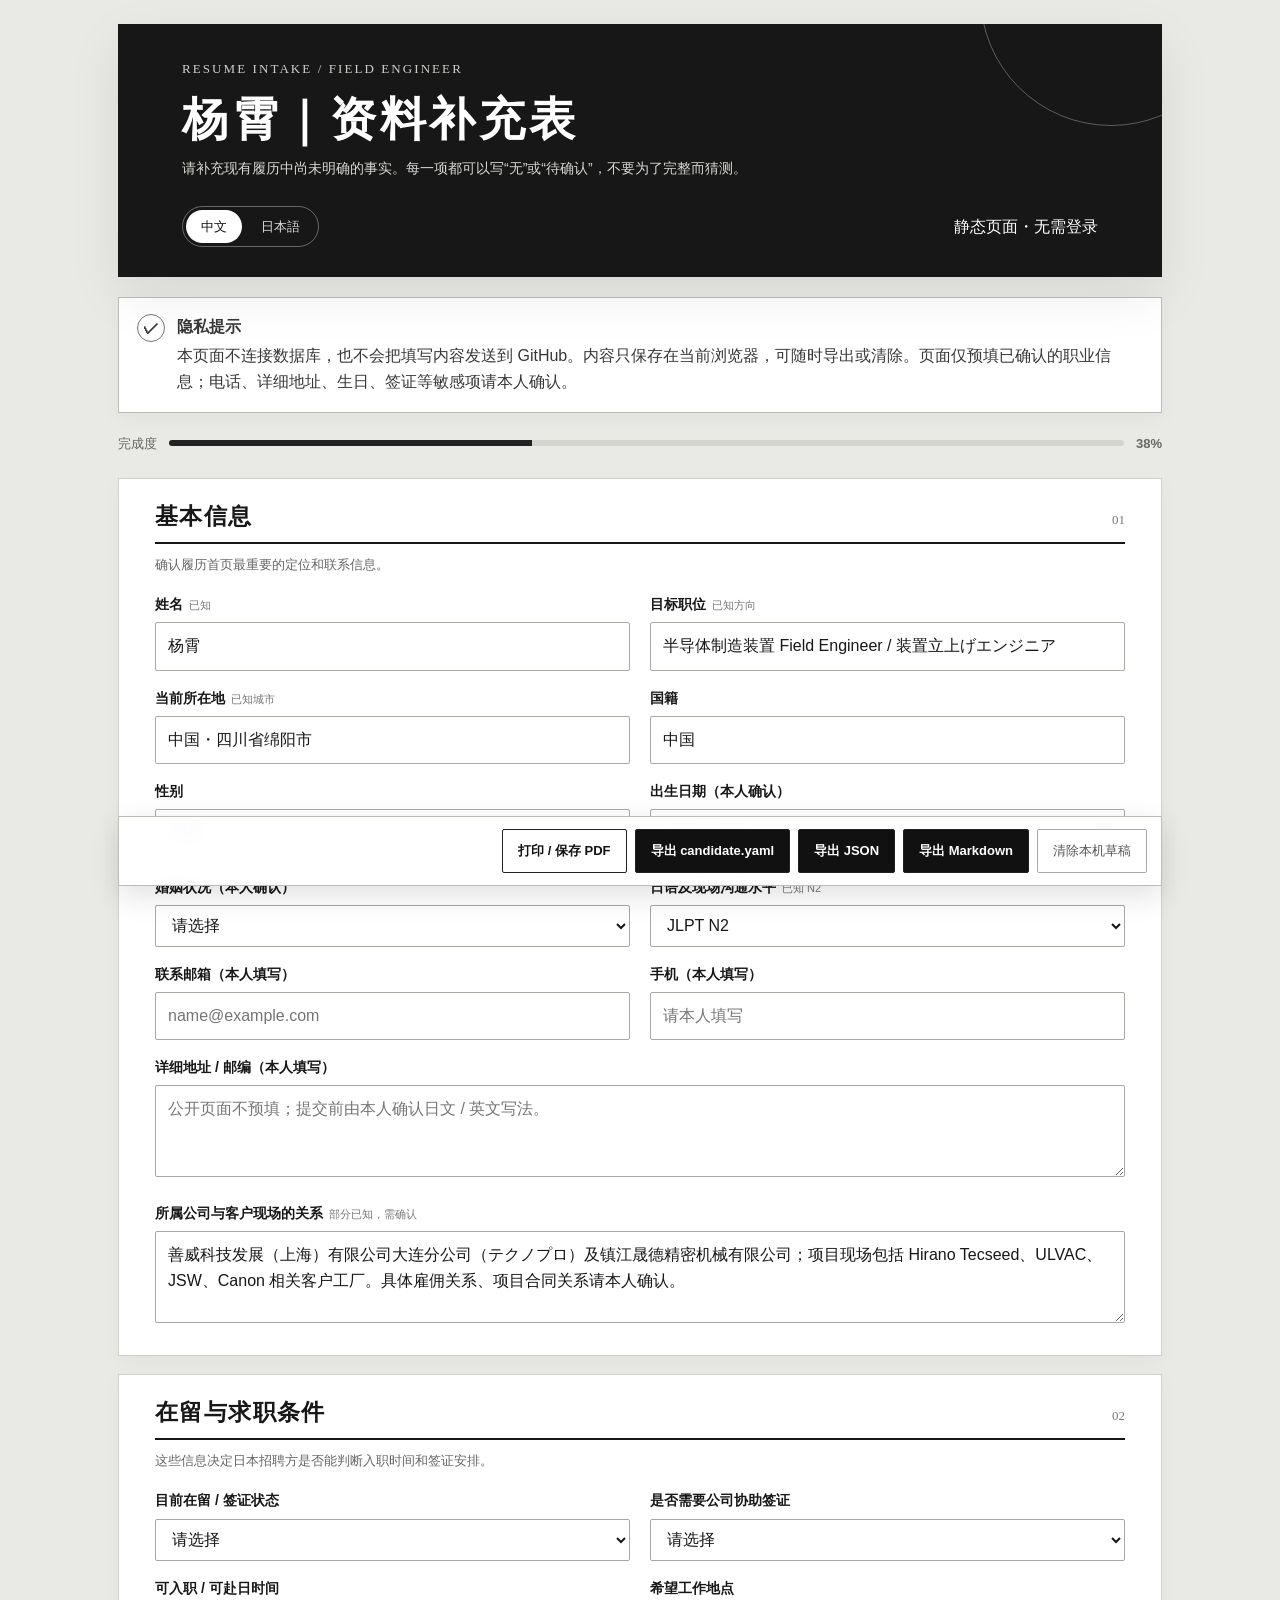
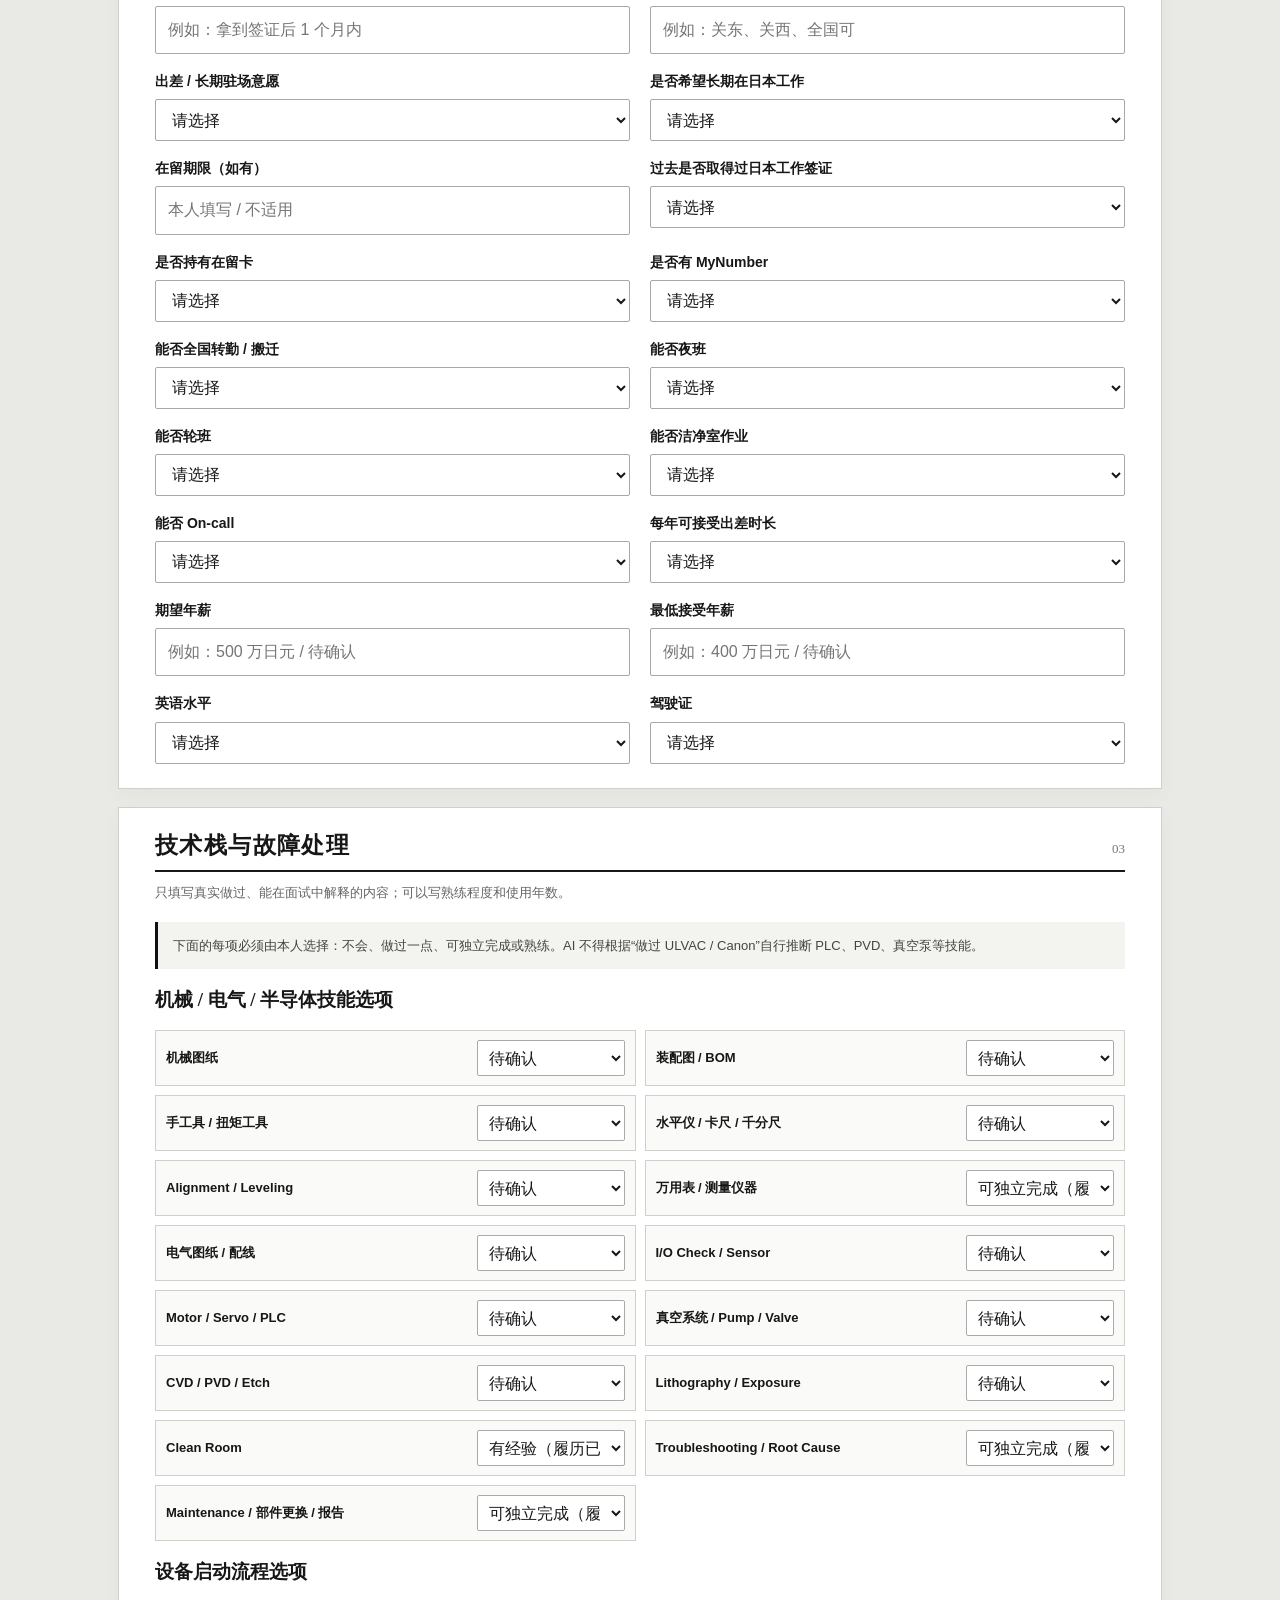
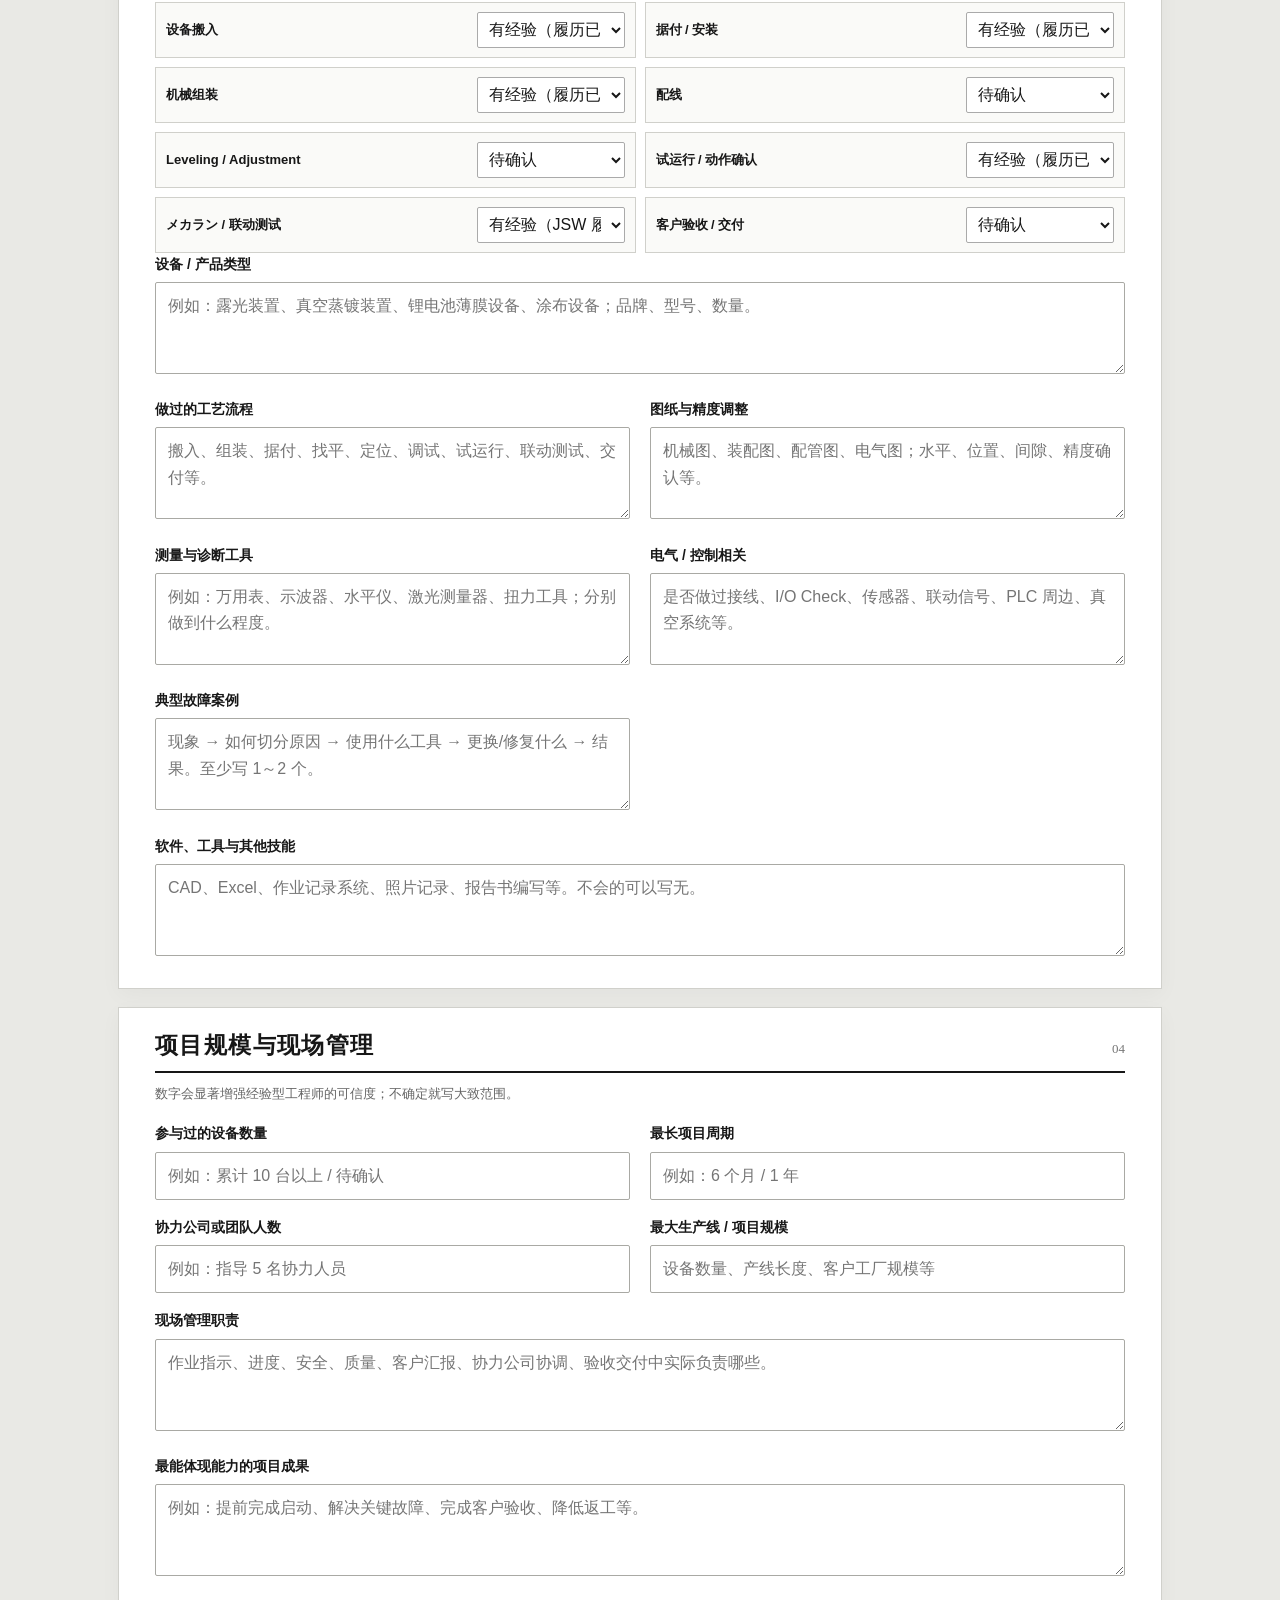
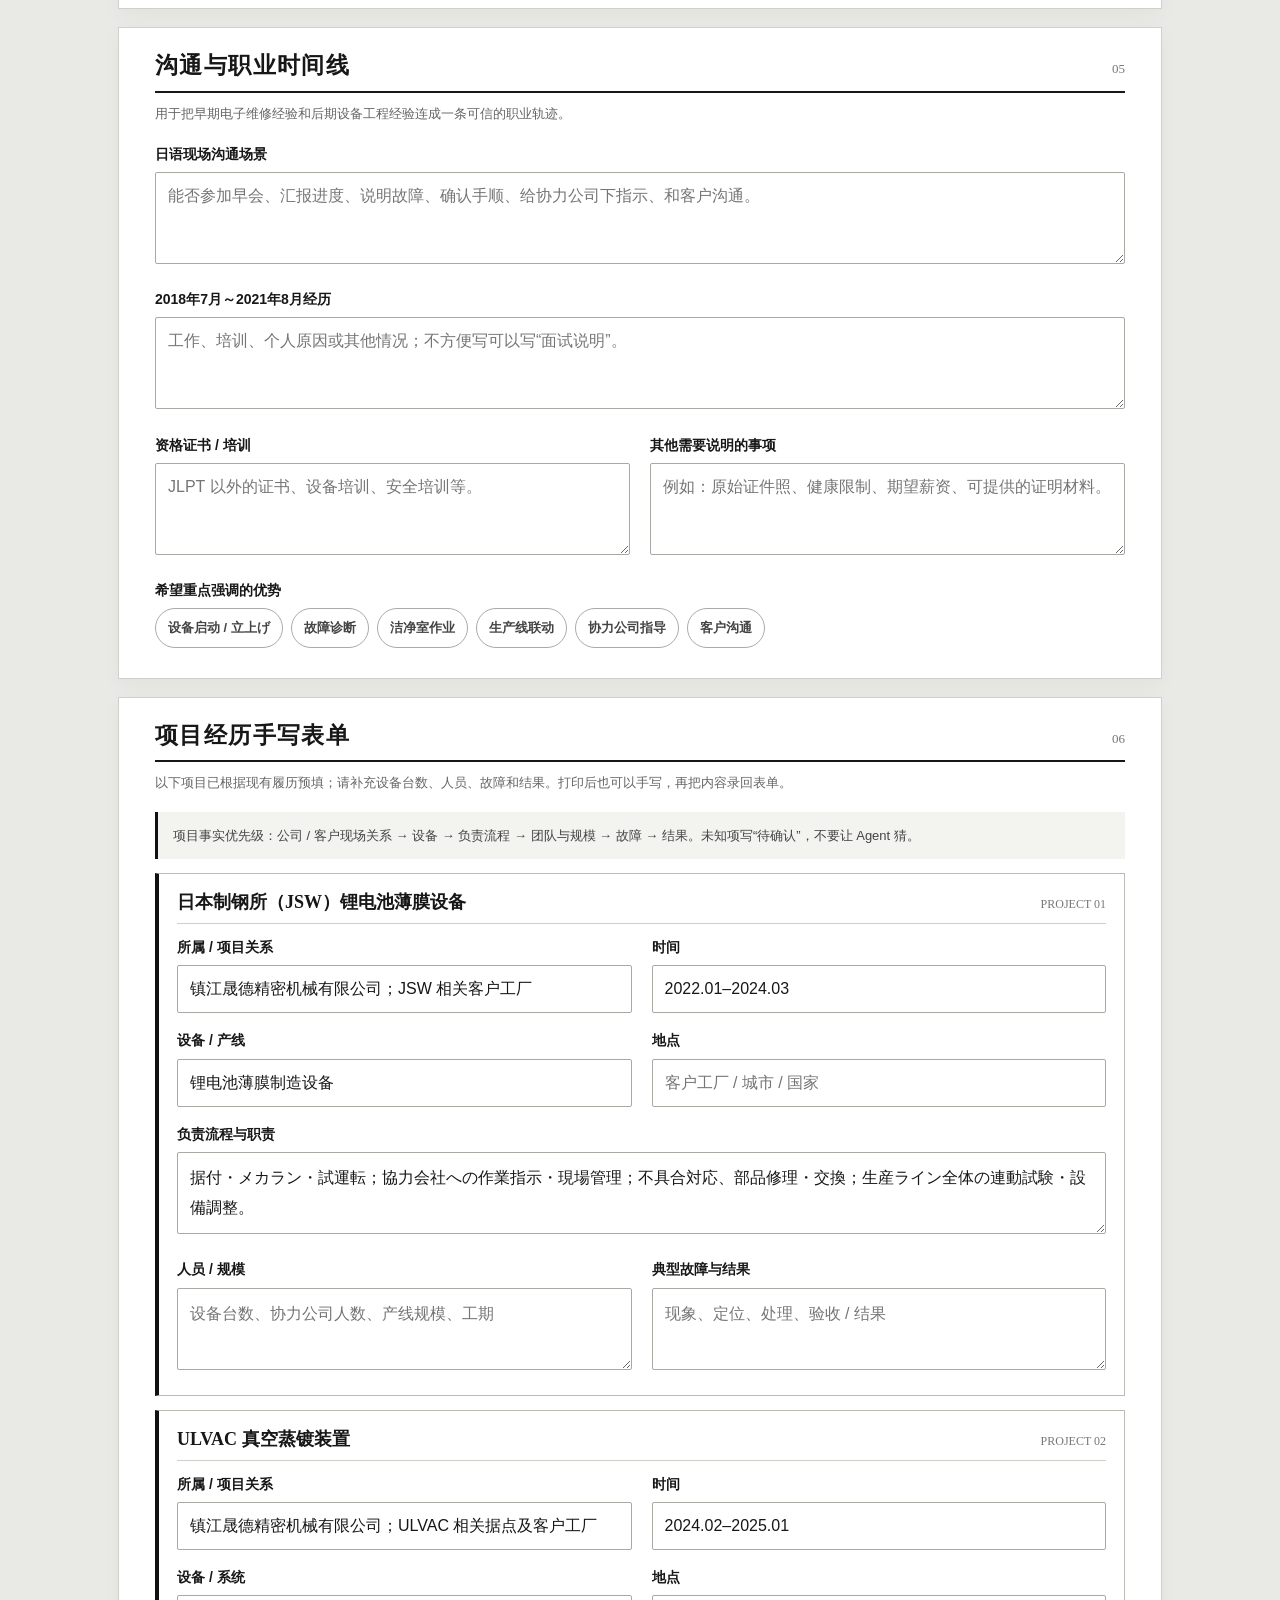
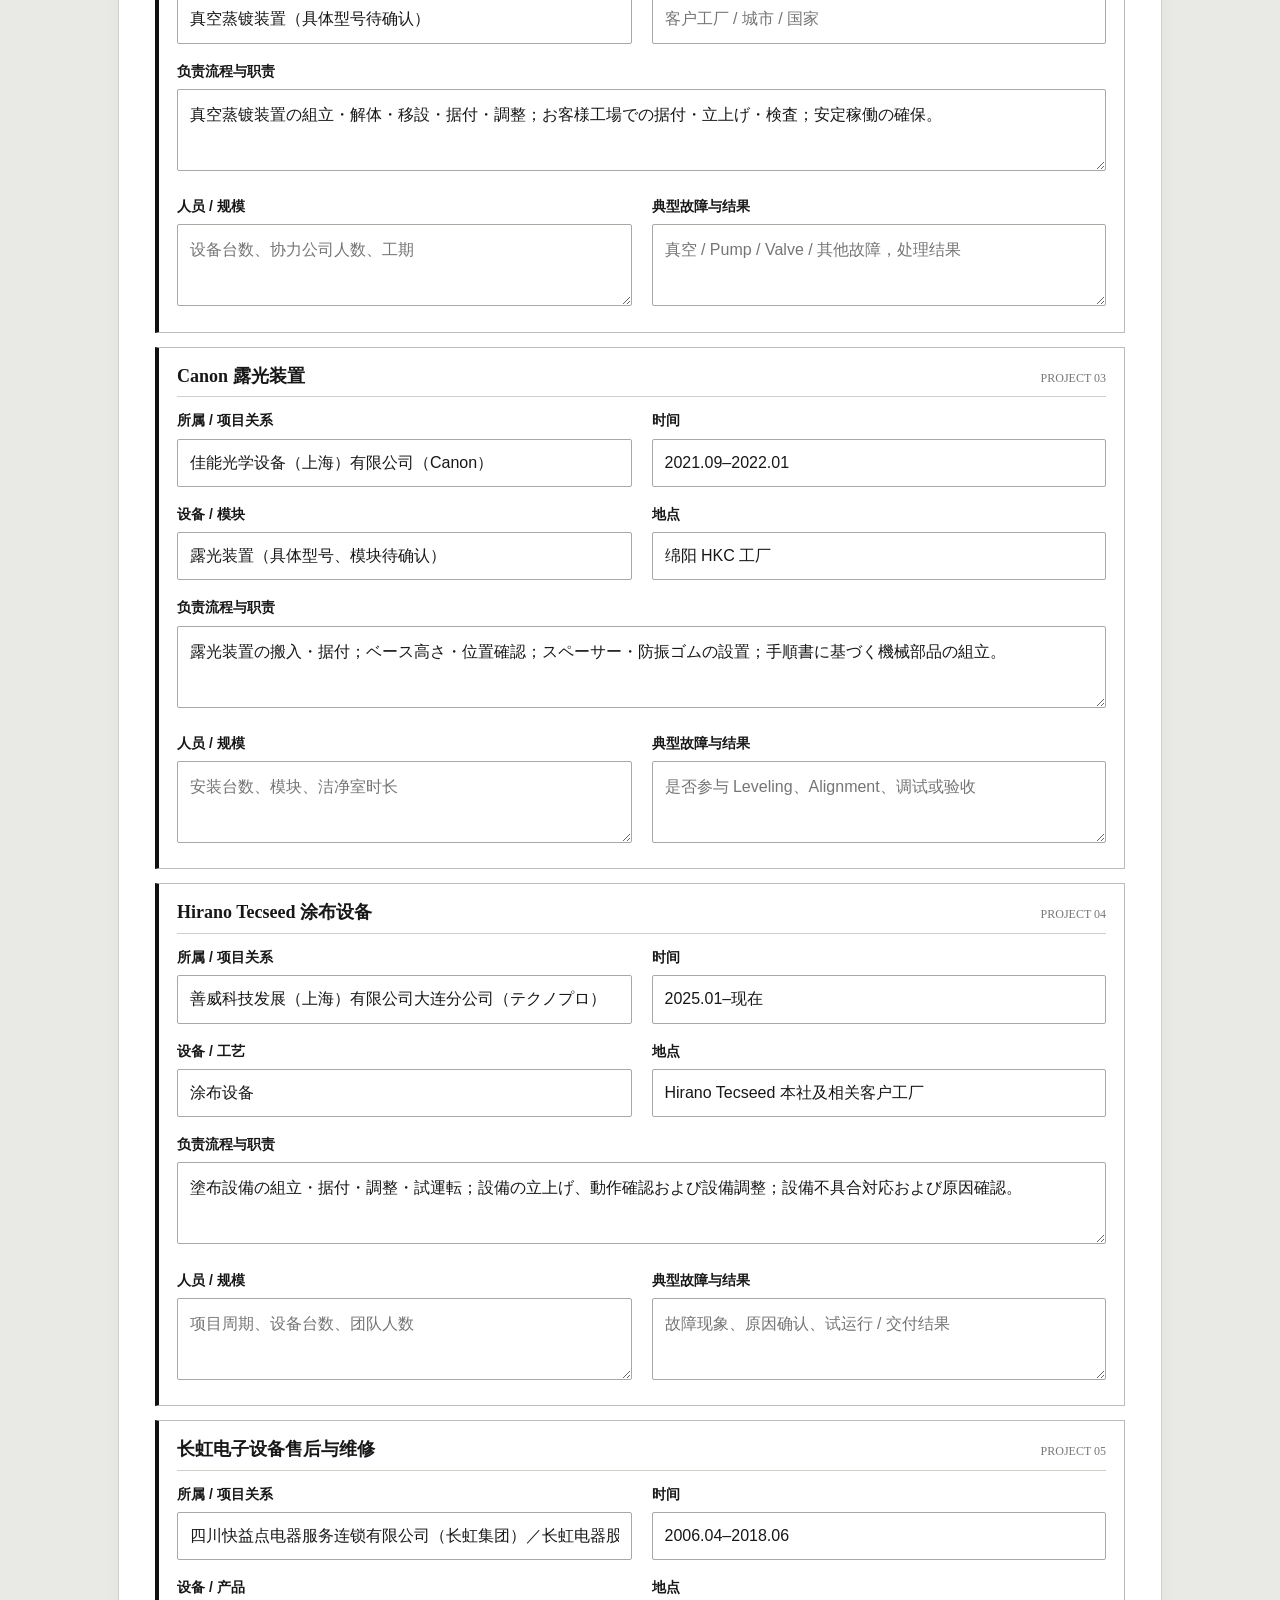
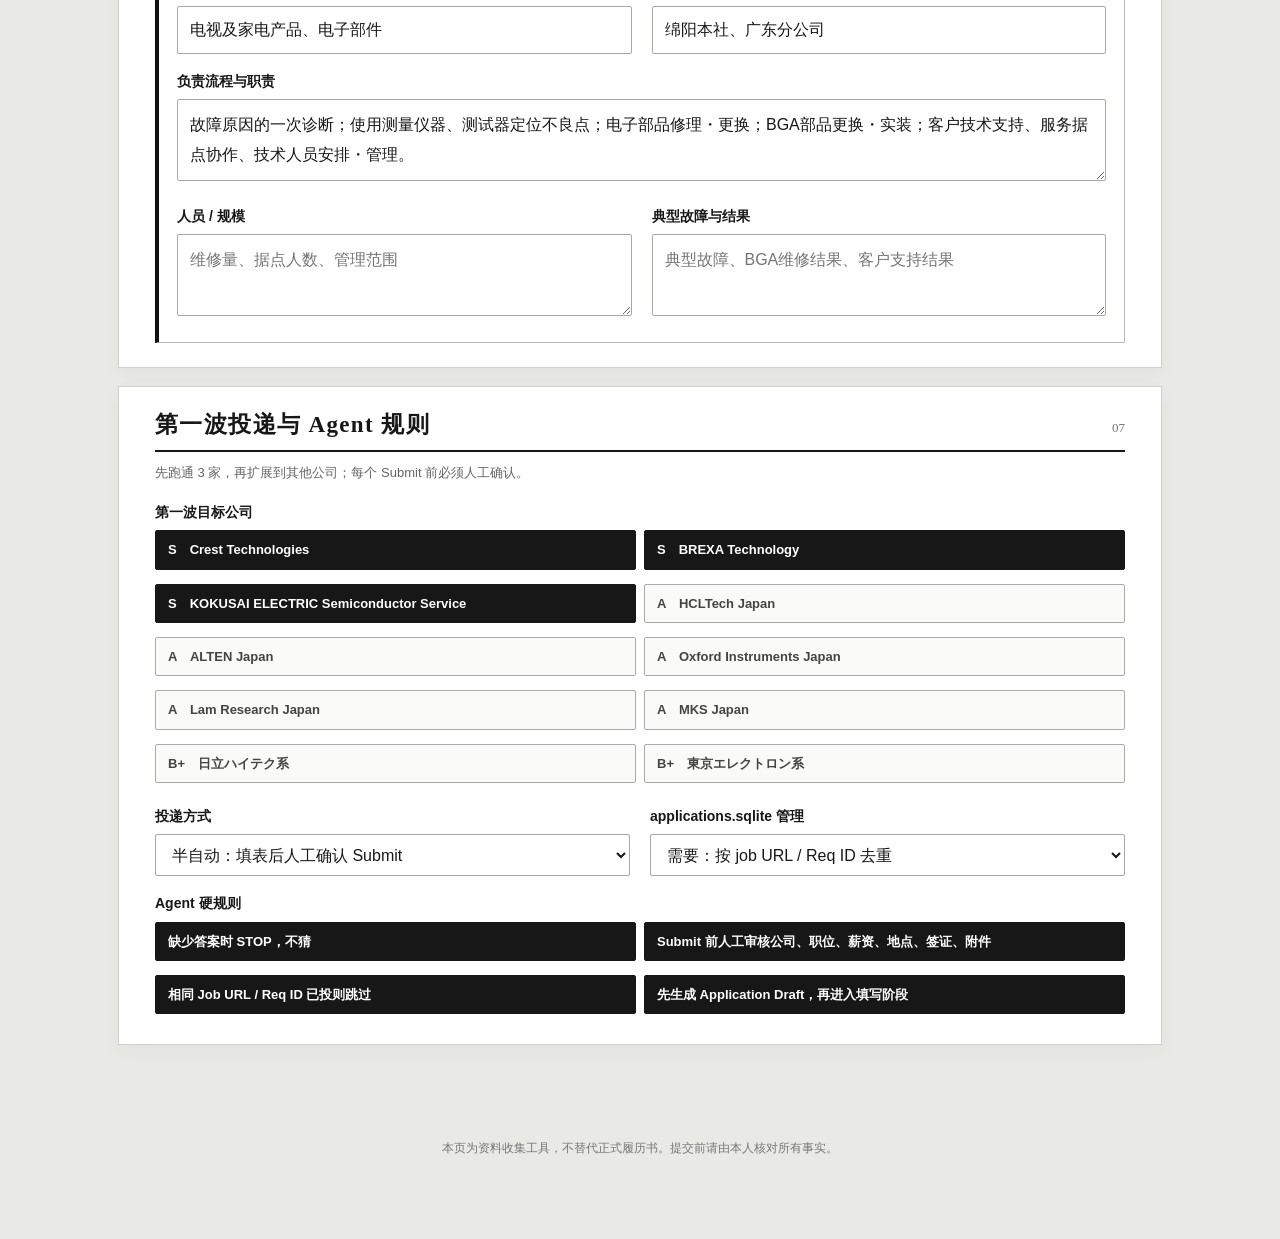
==== commit 5d4e7756: "feat: prefill profile and add project intake forms" ====
--- a/index.html
+++ b/index.html
@@ -50,6 +50,20 @@
     .check input{position:absolute;opacity:0;pointer-events:none}
     .check span{display:block;padding:8px 12px;border:1px solid #aaa;border-radius:999px;color:#444;font-size:13px;transition:.15s}
     .check input:checked+span{background:#171717;border-color:#171717;color:#fff}
+    .option-grid{display:grid;grid-template-columns:repeat(2,minmax(0,1fr));gap:10px}
+    .option-card{display:grid;grid-template-columns:minmax(0,1fr) 180px;align-items:center;gap:10px;padding:10px 12px;border:1px solid #d0d0cb;background:#fafaf8}
+    .option-card strong{font-size:13px}.option-card small{display:block;color:#777;font-size:11px}
+    .option-card select{width:100%;min-height:36px;border:1px solid #aaa;border-radius:2px;background:#fff;padding:6px 8px}
+    .skill-matrix{display:grid;grid-template-columns:repeat(2,minmax(0,1fr));gap:9px}
+    .skill-row{display:grid;grid-template-columns:minmax(0,1fr) 148px;align-items:center;gap:9px;padding:9px 10px;border:1px solid #d0d0cb;background:#fafaf8}
+    .skill-row label{margin:0;font-size:13px}.skill-row select{width:100%;min-height:36px;border:1px solid #aaa;border-radius:2px;background:#fff;padding:6px 7px}
+    .project-card{margin-top:14px;padding:17px 18px;border:1px solid #bdbdb8;border-left:4px solid #111;background:#fff;break-inside:avoid}
+    .project-head{display:flex;align-items:baseline;justify-content:space-between;gap:12px;margin-bottom:12px;padding-bottom:8px;border-bottom:1px solid #d0d0cb}
+    .project-head h3{margin:0;font-size:18px}.project-index{font-family:Georgia,serif;color:#777;font-size:12px}
+    .project-card textarea{min-height:76px}.handwrite{border-top:0;border-left:0;border-right:0;border-radius:0;background:repeating-linear-gradient(to bottom,#fff 0,#fff 29px,#d5d5d0 30px);line-height:30px;padding-top:3px}
+    .target-list{display:grid;grid-template-columns:repeat(2,minmax(0,1fr));gap:8px}.target-list .check{display:block}.target-list .check span{border-radius:2px;background:#fafaf8}
+    .rule-list{display:grid;grid-template-columns:repeat(2,minmax(0,1fr));gap:8px}.rule-list .check span{border-radius:2px;background:#fafaf8}
+    .note-box{padding:13px 15px;border-left:3px solid #111;background:var(--soft);color:#444;font-size:13px}
     .actions{position:sticky;bottom:14px;z-index:5;display:flex;align-items:center;justify-content:space-between;gap:12px;flex-wrap:wrap;margin-top:4px;padding:12px 14px;background:rgba(255,255,255,.94);border:1px solid #bdbdb8;box-shadow:0 10px 30px rgba(0,0,0,.12);backdrop-filter:blur(10px)}
     .action-group{display:flex;gap:8px;flex-wrap:wrap}
     .actions button{border:1px solid #222;border-radius:2px;padding:10px 15px;background:#fff;color:#111;font-weight:700;font-size:13px}
@@ -59,7 +73,7 @@
     footer{margin-top:20px;color:#777;font-size:12px;text-align:center}
     .print-only{display:none}
     @media(max-width:700px){
-      .shell{padding:10px 10px 60px}.masthead{padding:28px 22px 24px}.masthead p{font-size:13px}.fields{grid-template-columns:1fr}.field.full{grid-column:auto}.form-section{padding:20px 16px}.section-head h2{font-size:20px}.actions{bottom:8px}.actions #status{flex-basis:100%;order:-1}
+      .shell{padding:10px 10px 60px}.masthead{padding:28px 22px 24px}.masthead p{font-size:13px}.fields,.option-grid,.skill-matrix,.target-list,.rule-list{grid-template-columns:1fr}.field.full{grid-column:auto}.form-section{padding:20px 16px}.section-head h2{font-size:20px}.actions{bottom:8px}.actions #status{flex-basis:100%;order:-1}.option-card,.skill-row{grid-template-columns:1fr}.project-card{padding:15px 13px}
     }
     @media print{
       html,body{background:#fff}.shell{max-width:none;padding:0}.masthead{box-shadow:none}.privacy,.progress-wrap,.actions,footer{display:none}.form-section{box-shadow:none;break-inside:avoid}.print-only{display:block}
@@ -86,8 +100,8 @@
       <div class="privacy-mark">✓</div>
       <div>
         <strong data-zh="隐私提示" data-ja="プライバシー">隐私提示</strong>
-        <span data-zh="本页面不连接数据库，也不会把填写内容发送到 GitHub。内容只保存在当前浏览器，可随时导出或清除。"
-              data-ja="このページはデータベースに接続せず、入力内容を GitHub に送信しません。内容はこのブラウザにのみ保存され、いつでも出力・消去できます。">本页面不连接数据库，也不会把填写内容发送到 GitHub。内容只保存在当前浏览器，可随时导出或清除。</span>
+        <span data-zh="本页面不连接数据库，也不会把填写内容发送到 GitHub。内容只保存在当前浏览器，可随时导出或清除。页面仅预填已确认的职业信息；电话、详细地址、生日、签证等敏感项请本人确认。"
+              data-ja="このページはデータベースに接続せず、入力内容を GitHub に送信しません。内容はこのブラウザにのみ保存されます。確認済みの職務情報のみ初期入力し、電話・詳細住所・生年月日・在留資格などは本人が確認してください。">本页面不连接数据库，也不会把填写内容发送到 GitHub。内容只保存在当前浏览器，可随时导出或清除。页面仅预填已确认的职业信息；电话、详细地址、生日、签证等敏感项请本人确认。</span>
       </div>
     </aside>
 
@@ -102,12 +116,18 @@
         <div class="section-head"><h2 data-zh="基本信息" data-ja="基本情報">基本信息</h2><span class="section-number">01</span></div>
         <p class="section-desc" data-zh="确认履历首页最重要的定位和联系信息。" data-ja="応募書類の第一印象に関わる基本情報を確認します。">确认履历首页最重要的定位和联系信息。</p>
         <div class="fields">
-          <div class="field" data-field="full_name" data-label-zh="姓名" data-label-ja="氏名"><label><span data-zh="姓名" data-ja="氏名">姓名</span><em>必填</em></label><input name="full_name" type="text" autocomplete="name" data-placeholder-zh="例如：杨霄" data-placeholder-ja="例：楊霄" placeholder="例如：杨霄"></div>
-          <div class="field" data-field="target_role" data-label-zh="目标职位" data-label-ja="希望職種"><label><span data-zh="目标职位" data-ja="希望職種">目标职位</span></label><input name="target_role" type="text" data-placeholder-zh="例如：现场工程师 / Field Engineer" data-placeholder-ja="例：フィールドエンジニア" placeholder="例如：现场工程师 / Field Engineer"></div>
-          <div class="field" data-field="current_city" data-label-zh="当前所在地" data-label-ja="現住所"><label><span data-zh="当前所在地" data-ja="現住所">当前所在地</span></label><input name="current_city" type="text" data-placeholder-zh="城市、国家即可" data-placeholder-ja="市区・国名で可" placeholder="城市、国家即可"></div>
-          <div class="field" data-field="japanese_level" data-label-zh="日语及现场沟通水平" data-label-ja="日本語・現場コミュニケーション"><label><span data-zh="日语及现场沟通水平" data-ja="日本語・現場コミュニケーション">日语及现场沟通水平</span></label><select name="japanese_level"><option value="" data-zh="请选择" data-ja="選択してください">请选择</option><option value="N2" data-zh="JLPT N2" data-ja="JLPT N2">JLPT N2</option><option value="business" data-zh="可参加工作会议、汇报和故障沟通" data-ja="業務会議・報告・不具合連絡が可能">可参加工作会议、汇报和故障沟通</option><option value="daily" data-zh="日常交流为主" data-ja="日常会話が中心">日常交流为主</option><option value="other" data-zh="其他 / 待确认" data-ja="その他 / 要確認">其他 / 待确认</option></select></div>
-          <div class="field" data-field="contact_email" data-label-zh="联系邮箱（可选）" data-label-ja="連絡先メール（任意）"><label><span data-zh="联系邮箱（可选）" data-ja="連絡先メール（任意）">联系邮箱（可选）</span></label><input name="contact_email" type="email" autocomplete="email" placeholder="name@example.com"></div>
-          <div class="field full" data-field="employment_relation" data-label-zh="所属公司与客户现场的关系" data-label-ja="所属会社と顧客現場の関係"><label><span data-zh="所属公司与客户现场的关系" data-ja="所属会社と顧客現場の関係">所属公司与客户现场的关系</span></label><textarea name="employment_relation" data-placeholder-zh="例如：本人属于哪家公司；在哪个客户工厂、以什么项目身份工作；是否直接雇佣。" data-placeholder-ja="例：所属会社、顧客工場、プロジェクト上の立場、直接雇用かどうか。" placeholder="例如：本人属于哪家公司；在哪个客户工厂、以什么项目身份工作；是否直接雇佣。"></textarea></div>
+          <div class="field" data-field="full_name" data-label-zh="姓名" data-label-ja="氏名"><label><span data-zh="姓名" data-ja="氏名">姓名</span><em>已知</em></label><input name="full_name" type="text" autocomplete="name" value="杨霄" data-placeholder-zh="例如：杨霄" data-placeholder-ja="例：楊霄" placeholder="例如：杨霄"></div>
+          <div class="field" data-field="target_role" data-label-zh="目标职位" data-label-ja="希望職種"><label><span data-zh="目标职位" data-ja="希望職種">目标职位</span><em>已知方向</em></label><input name="target_role" type="text" value="半导体制造装置 Field Engineer / 装置立上げエンジニア" data-placeholder-zh="例如：现场工程师 / Field Engineer" data-placeholder-ja="例：フィールドエンジニア" placeholder="例如：现场工程师 / Field Engineer"></div>
+          <div class="field" data-field="current_city" data-label-zh="当前所在地" data-label-ja="現住所"><label><span data-zh="当前所在地" data-ja="現住所">当前所在地</span><em>已知城市</em></label><input name="current_city" type="text" value="中国・四川省绵阳市" data-placeholder-zh="城市、国家即可" data-placeholder-ja="市区・国名で可" placeholder="城市、国家即可"></div>
+          <div class="field" data-field="nationality" data-label-zh="国籍" data-label-ja="国籍"><label><span data-zh="国籍" data-ja="国籍">国籍</span></label><input name="nationality" type="text" value="中国" placeholder="中国 / China"></div>
+          <div class="field" data-field="gender" data-label-zh="性别" data-label-ja="性別"><label><span data-zh="性别" data-ja="性別">性别</span></label><select name="gender"><option value="" data-zh="请选择" data-ja="選択してください">请选择</option><option value="male" selected data-zh="男性" data-ja="男性">男性</option><option value="female" data-zh="女性" data-ja="女性">女性</option><option value="other" data-zh="其他 / 待确认" data-ja="その他 / 要確認">其他 / 待确认</option></select></div>
+          <div class="field" data-field="birth_date" data-label-zh="出生日期（本人确认）" data-label-ja="生年月日（本人確認）"><label><span data-zh="出生日期（本人确认）" data-ja="生年月日（本人確認）">出生日期（本人确认）</span></label><input name="birth_date" type="date"></div>
+          <div class="field" data-field="marital_status" data-label-zh="婚姻状况（本人确认）" data-label-ja="婚姻状況（本人確認）"><label><span data-zh="婚姻状况（本人确认）" data-ja="婚姻状況（本人確認）">婚姻状况（本人确认）</span></label><select name="marital_status"><option value="" data-zh="请选择" data-ja="選択してください">请选择</option><option value="married" data-zh="已婚" data-ja="既婚">已婚</option><option value="single" data-zh="未婚" data-ja="未婚">未婚</option><option value="other" data-zh="其他 / 不公开" data-ja="その他 / 非公開">其他 / 不公开</option></select></div>
+          <div class="field" data-field="japanese_level" data-label-zh="日语及现场沟通水平" data-label-ja="日本語・現場コミュニケーション"><label><span data-zh="日语及现场沟通水平" data-ja="日本語・現場コミュニケーション">日语及现场沟通水平</span><em>已知 N2</em></label><select name="japanese_level"><option value="" data-zh="请选择" data-ja="選択してください">请选择</option><option value="N2" selected data-zh="JLPT N2" data-ja="JLPT N2">JLPT N2</option><option value="business" data-zh="可参加工作会议、汇报和故障沟通" data-ja="業務会議・報告・不具合連絡が可能">可参加工作会议、汇报和故障沟通</option><option value="daily" data-zh="日常交流为主" data-ja="日常会話が中心">日常交流为主</option><option value="other" data-zh="其他 / 待确认" data-ja="その他 / 要確認">其他 / 待确认</option></select></div>
+          <div class="field" data-field="contact_email" data-label-zh="联系邮箱（本人填写）" data-label-ja="連絡先メール（本人入力）"><label><span data-zh="联系邮箱（本人填写）" data-ja="連絡先メール（本人入力）">联系邮箱（本人填写）</span></label><input name="contact_email" type="email" autocomplete="email" placeholder="name@example.com"></div>
+          <div class="field" data-field="phone" data-label-zh="手机（本人填写）" data-label-ja="電話番号（本人入力）"><label><span data-zh="手机（本人填写）" data-ja="電話番号（本人入力）">手机（本人填写）</span></label><input name="phone" type="tel" autocomplete="tel" placeholder="请本人填写"></div>
+          <div class="field full" data-field="postal_address" data-label-zh="详细地址 / 邮编（本人填写）" data-label-ja="詳細住所・郵便番号（本人入力）"><label><span data-zh="详细地址 / 邮编（本人填写）" data-ja="詳細住所・郵便番号（本人入力）">详细地址 / 邮编（本人填写）</span></label><textarea name="postal_address" data-placeholder-zh="公开页面不预填；提交前由本人确认日文 / 英文写法。" data-placeholder-ja="公開ページでは初期入力しません。提出前に本人が日本語・英語表記を確認してください。" placeholder="公开页面不预填；提交前由本人确认日文 / 英文写法。"></textarea></div>
+          <div class="field full" data-field="employment_relation" data-label-zh="所属公司与客户现场的关系" data-label-ja="所属会社と顧客現場の関係"><label><span data-zh="所属公司与客户现场的关系" data-ja="所属会社と顧客現場の関係">所属公司与客户现场的关系</span><em>部分已知，需确认</em></label><textarea name="employment_relation" data-placeholder-zh="例如：本人属于哪家公司；在哪个客户工厂、以什么项目身份工作；是否直接雇佣。" data-placeholder-ja="例：所属会社、顧客工場、プロジェクト上の立場、直接雇用かどうか。" placeholder="例如：本人属于哪家公司；在哪个客户工厂、以什么项目身份工作；是否直接雇佣。">善威科技发展（上海）有限公司大连分公司（テクノプロ）及镇江晟德精密机械有限公司；项目现场包括 Hirano Tecseed、ULVAC、JSW、Canon 相关客户工厂。具体雇佣关系、项目合同关系请本人确认。</textarea></div>
         </div>
       </section>
 
@@ -121,12 +141,56 @@
           <div class="field" data-field="preferred_location" data-label-zh="希望工作地点" data-label-ja="希望勤務地"><label><span data-zh="希望工作地点" data-ja="希望勤務地">希望工作地点</span></label><input name="preferred_location" type="text" data-placeholder-zh="例如：关东、关西、全国可" data-placeholder-ja="例：関東、関西、全国可" placeholder="例如：关东、关西、全国可"></div>
           <div class="field" data-field="travel_availability" data-label-zh="出差 / 长期驻场意愿" data-label-ja="出張・長期出張"><label><span data-zh="出差 / 长期驻场意愿" data-ja="出張・長期出張">出差 / 长期驻场意愿</span></label><select name="travel_availability"><option value="" data-zh="请选择" data-ja="選択してください">请选择</option><option value="yes" data-zh="可以" data-ja="可">可以</option><option value="limited" data-zh="有限制，需要说明" data-ja="条件あり、要相談">有限制，需要说明</option><option value="no" data-zh="不可以" data-ja="不可">不可以</option></select></div>
           <div class="field" data-field="long_term" data-label-zh="是否希望长期在日本工作" data-label-ja="日本での長期就業意向"><label><span data-zh="是否希望长期在日本工作" data-ja="日本での長期就業意向">是否希望长期在日本工作</span></label><select name="long_term"><option value="" data-zh="请选择" data-ja="選択してください">请选择</option><option value="yes" data-zh="是" data-ja="はい">是</option><option value="no" data-zh="否" data-ja="いいえ">否</option><option value="unknown" data-zh="待确认" data-ja="要確認">待确认</option></select></div>
+          <div class="field" data-field="residence_expiry" data-label-zh="在留期限（如有）" data-label-ja="在留期限（該当時）"><label><span data-zh="在留期限（如有）" data-ja="在留期限（該当時）">在留期限（如有）</span></label><input name="residence_expiry" type="text" placeholder="本人填写 / 不适用"></div>
+          <div class="field" data-field="past_japan_visa" data-label-zh="过去是否取得过日本工作签证" data-label-ja="過去の日本就労ビザ"><label><span data-zh="过去是否取得过日本工作签证" data-ja="過去の日本就労ビザ">过去是否取得过日本工作签证</span></label><select name="past_japan_visa"><option value="" data-zh="请选择" data-ja="選択してください">请选择</option><option value="yes" data-zh="有" data-ja="あり">有</option><option value="no" data-zh="没有" data-ja="なし">没有</option><option value="unknown" data-zh="待确认" data-ja="要確認">待确认</option></select></div>
+          <div class="field" data-field="residence_card" data-label-zh="是否持有在留卡" data-label-ja="在留カード"><label><span data-zh="是否持有在留卡" data-ja="在留カード">是否持有在留卡</span></label><select name="residence_card"><option value="" data-zh="请选择" data-ja="選択してください">请选择</option><option value="yes" data-zh="有" data-ja="あり">有</option><option value="no" data-zh="没有" data-ja="なし">没有</option><option value="unknown" data-zh="待确认" data-ja="要確認">待确认</option></select></div>
+          <div class="field" data-field="mynumber" data-label-zh="是否有 MyNumber" data-label-ja="マイナンバー"><label><span data-zh="是否有 MyNumber" data-ja="マイナンバー">是否有 MyNumber</span></label><select name="mynumber"><option value="" data-zh="请选择" data-ja="選択してください">请选择</option><option value="yes" data-zh="有" data-ja="あり">有</option><option value="no" data-zh="没有" data-ja="なし">没有</option><option value="unknown" data-zh="待确认" data-ja="要確認">待确认</option></select></div>
+          <div class="field" data-field="relocation" data-label-zh="能否全国转勤 / 搬迁" data-label-ja="全国転勤・転居"><label><span data-zh="能否全国转勤 / 搬迁" data-ja="全国転勤・転居">能否全国转勤 / 搬迁</span></label><select name="relocation"><option value="" data-zh="请选择" data-ja="選択してください">请选择</option><option value="yes" data-zh="可以" data-ja="可">可以</option><option value="limited" data-zh="有限制，需要说明" data-ja="条件あり、要相談">有限制，需要说明</option><option value="no" data-zh="不可以" data-ja="不可">不可以</option></select></div>
+          <div class="field" data-field="night_shift" data-label-zh="能否夜班" data-label-ja="夜勤"><label><span data-zh="能否夜班" data-ja="夜勤">能否夜班</span></label><select name="night_shift"><option value="" data-zh="请选择" data-ja="選択してください">请选择</option><option value="yes" data-zh="可以" data-ja="可">可以</option><option value="limited" data-zh="有限制" data-ja="条件あり">有限制</option><option value="no" data-zh="不可以" data-ja="不可">不可以</option></select></div>
+          <div class="field" data-field="shift_work" data-label-zh="能否轮班" data-label-ja="シフト勤務"><label><span data-zh="能否轮班" data-ja="シフト勤務">能否轮班</span></label><select name="shift_work"><option value="" data-zh="请选择" data-ja="選択してください">请选择</option><option value="yes" data-zh="可以" data-ja="可">可以</option><option value="limited" data-zh="有限制" data-ja="条件あり">有限制</option><option value="no" data-zh="不可以" data-ja="不可">不可以</option></select></div>
+          <div class="field" data-field="cleanroom_work" data-label-zh="能否洁净室作业" data-label-ja="クリーンルーム作業"><label><span data-zh="能否洁净室作业" data-ja="クリーンルーム作業">能否洁净室作业</span></label><select name="cleanroom_work"><option value="" data-zh="请选择" data-ja="選択してください">请选择</option><option value="experienced" data-zh="已有经验（履历已确认）" data-ja="経験あり（履歴書で確認済み）">已有经验（履历已确认）</option><option value="yes" data-zh="可以" data-ja="可">可以</option><option value="no" data-zh="不可以" data-ja="不可">不可以</option></select></div>
+          <div class="field" data-field="on_call" data-label-zh="能否 On-call" data-label-ja="オンコール"><label><span data-zh="能否 On-call" data-ja="オンコール">能否 On-call</span></label><select name="on_call"><option value="" data-zh="请选择" data-ja="選択してください">请选择</option><option value="yes" data-zh="可以" data-ja="可">可以</option><option value="limited" data-zh="有限制" data-ja="条件あり">有限制</option><option value="no" data-zh="不可以" data-ja="不可">不可以</option></select></div>
+          <div class="field" data-field="travel_months" data-label-zh="每年可接受出差时长" data-label-ja="年間出張可能期間"><label><span data-zh="每年可接受出差时长" data-ja="年間出張可能期間">每年可接受出差时长</span></label><select name="travel_months"><option value="" data-zh="请选择" data-ja="選択してください">请选择</option><option value="0_1" data-zh="1 个月以内" data-ja="1か月以内">1 个月以内</option><option value="1_3" data-zh="1～3 个月" data-ja="1～3か月">1～3 个月</option><option value="3_6" data-zh="3～6 个月" data-ja="3～6か月">3～6 个月</option><option value="6_plus" data-zh="6 个月以上" data-ja="6か月以上">6 个月以上</option><option value="unknown" data-zh="待确认" data-ja="要確認">待确认</option></select></div>
+          <div class="field" data-field="expected_salary" data-label-zh="期望年薪" data-label-ja="希望年収"><label><span data-zh="期望年薪" data-ja="希望年収">期望年薪</span></label><input name="expected_salary" type="text" placeholder="例如：500 万日元 / 待确认"></div>
+          <div class="field" data-field="minimum_salary" data-label-zh="最低接受年薪" data-label-ja="最低希望年収"><label><span data-zh="最低接受年薪" data-ja="最低希望年収">最低接受年薪</span></label><input name="minimum_salary" type="text" placeholder="例如：400 万日元 / 待确认"></div>
+          <div class="field" data-field="english" data-label-zh="英语水平" data-label-ja="英語力"><label><span data-zh="英语水平" data-ja="英語力">英语水平</span></label><select name="english"><option value="" data-zh="请选择" data-ja="選択してください">请选择</option><option value="business" data-zh="可以工作沟通" data-ja="業務コミュニケーション可">可以工作沟通</option><option value="basic" data-zh="基础" data-ja="基礎">基础</option><option value="none" data-zh="无 / 待确认" data-ja="なし / 要確認">无 / 待确认</option></select></div>
+          <div class="field" data-field="driver_license" data-label-zh="驾驶证" data-label-ja="運転免許"><label><span data-zh="驾驶证" data-ja="運転免許">驾驶证</span></label><select name="driver_license"><option value="" data-zh="请选择" data-ja="選択してください">请选择</option><option value="yes" data-zh="有" data-ja="あり">有</option><option value="no" data-zh="没有" data-ja="なし">没有</option><option value="unknown" data-zh="待确认" data-ja="要確認">待确认</option></select></div>
         </div>
       </section>
 
       <section class="form-section" data-section-title-zh="技术栈与故障处理" data-section-title-ja="技術スキル・トラブル対応">
         <div class="section-head"><h2 data-zh="技术栈与故障处理" data-ja="技術スキル・トラブル対応">技术栈与故障处理</h2><span class="section-number">03</span></div>
         <p class="section-desc" data-zh="只填写真实做过、能在面试中解释的内容；可以写熟练程度和使用年数。" data-ja="実際に経験し、面接で説明できる内容だけを記入してください。経験年数や習熟度も記載できます。">只填写真实做过、能在面试中解释的内容；可以写熟练程度和使用年数。</p>
+        <div class="note-box" data-zh="下面的每项必须由本人选择：不会、做过一点、可独立完成或熟练。AI 不得根据“做过 ULVAC / Canon”自行推断 PLC、PVD、真空泵等技能。" data-ja="以下は本人が必ず選択してください。「経験なし・一部経験・独立対応・熟練」を明示し、AIがULVACやCanonの経験からPLC・PVD・真空ポンプ等を推測しないようにします。">下面的每项必须由本人选择：不会、做过一点、可独立完成或熟练。AI 不得根据“做过 ULVAC / Canon”自行推断 PLC、PVD、真空泵等技能。</div>
+        <h3 data-zh="机械 / 电气 / 半导体技能选项" data-ja="機械・電気・半導体スキルの選択">机械 / 电气 / 半导体技能选项</h3>
+        <div class="skill-matrix">
+          <div class="field skill-row" data-field="skill_mechanical_drawing" data-label-zh="机械图纸" data-label-ja="機械図面"><label><span data-zh="机械图纸" data-ja="機械図面">机械图纸</span></label><select name="skill_mechanical_drawing"><option value="" data-zh="待确认" data-ja="要確認">待确认</option><option value="no" data-zh="不会" data-ja="経験なし">不会</option><option value="some" data-zh="做过一点" data-ja="一部経験">做过一点</option><option value="independent" data-zh="可独立完成" data-ja="独立対応">可独立完成</option><option value="proficient" data-zh="熟练" data-ja="熟練">熟练</option></select></div>
+          <div class="field skill-row" data-field="skill_assembly_drawing" data-label-zh="装配图 / BOM" data-label-ja="組立図・BOM"><label><span data-zh="装配图 / BOM" data-ja="組立図・BOM">装配图 / BOM</span></label><select name="skill_assembly_drawing"><option value="" data-zh="待确认" data-ja="要確認">待确认</option><option value="no" data-zh="不会" data-ja="経験なし">不会</option><option value="some" data-zh="做过一点" data-ja="一部経験">做过一点</option><option value="independent" data-zh="可独立完成" data-ja="独立対応">可独立完成</option><option value="proficient" data-zh="熟练" data-ja="熟練">熟练</option></select></div>
+          <div class="field skill-row" data-field="skill_hand_tools" data-label-zh="手工具 / 扭矩工具" data-label-ja="手工具・トルク工具"><label><span data-zh="手工具 / 扭矩工具" data-ja="手工具・トルク工具">手工具 / 扭矩工具</span></label><select name="skill_hand_tools"><option value="" data-zh="待确认" data-ja="要確認">待确认</option><option value="no" data-zh="不会" data-ja="経験なし">不会</option><option value="some" data-zh="做过一点" data-ja="一部経験">做过一点</option><option value="independent" data-zh="可独立完成" data-ja="独立対応">可独立完成</option><option value="proficient" data-zh="熟练" data-ja="熟練">熟练</option></select></div>
+          <div class="field skill-row" data-field="skill_measurement" data-label-zh="水平仪 / 卡尺 / 千分尺" data-label-ja="水平器・ノギス・マイクロメータ"><label><span data-zh="水平仪 / 卡尺 / 千分尺" data-ja="水平器・ノギス・マイクロメータ">水平仪 / 卡尺 / 千分尺</span></label><select name="skill_measurement"><option value="" data-zh="待确认" data-ja="要確認">待确认</option><option value="no" data-zh="不会" data-ja="経験なし">不会</option><option value="some" data-zh="做过一点" data-ja="一部経験">做过一点</option><option value="independent" data-zh="可独立完成" data-ja="独立対応">可独立完成</option><option value="proficient" data-zh="熟练" data-ja="熟練">熟练</option></select></div>
+          <div class="field skill-row" data-field="skill_alignment" data-label-zh="Alignment / Leveling" data-label-ja="アライメント・レベリング"><label><span data-zh="Alignment / Leveling" data-ja="アライメント・レベリング">Alignment / Leveling</span></label><select name="skill_alignment"><option value="" data-zh="待确认" data-ja="要確認">待确认</option><option value="no" data-zh="不会" data-ja="経験なし">不会</option><option value="some" data-zh="做过一点" data-ja="一部経験">做过一点</option><option value="independent" data-zh="可独立完成" data-ja="独立対応">可独立完成</option><option value="proficient" data-zh="熟练" data-ja="熟練">熟练</option></select></div>
+          <div class="field skill-row" data-field="skill_multimeter" data-label-zh="万用表 / 测量仪器" data-label-ja="テスター・測定器"><label><span data-zh="万用表 / 测量仪器" data-ja="テスター・測定器">万用表 / 测量仪器</span></label><select name="skill_multimeter"><option value="independent" selected data-zh="可独立完成（履历已确认）" data-ja="独立対応可（履歴書で確認済み）">可独立完成（履历已确认）</option><option value="" data-zh="待确认" data-ja="要確認">待确认</option><option value="no" data-zh="不会" data-ja="経験なし">不会</option><option value="some" data-zh="做过一点" data-ja="一部経験">做过一点</option><option value="proficient" data-zh="熟练" data-ja="熟練">熟练</option></select></div>
+          <div class="field skill-row" data-field="skill_electrical_drawing" data-label-zh="电气图纸 / 配线" data-label-ja="電気図面・配線"><label><span data-zh="电气图纸 / 配线" data-ja="電気図面・配線">电气图纸 / 配线</span></label><select name="skill_electrical_drawing"><option value="" data-zh="待确认" data-ja="要確認">待确认</option><option value="no" data-zh="不会" data-ja="経験なし">不会</option><option value="some" data-zh="做过一点" data-ja="一部経験">做过一点</option><option value="independent" data-zh="可独立完成" data-ja="独立対応">可独立完成</option><option value="proficient" data-zh="熟练" data-ja="熟練">熟练</option></select></div>
+          <div class="field skill-row" data-field="skill_io_check" data-label-zh="I/O Check / Sensor" data-label-ja="I/Oチェック・センサー"><label><span data-zh="I/O Check / Sensor" data-ja="I/Oチェック・センサー">I/O Check / Sensor</span></label><select name="skill_io_check"><option value="" data-zh="待确认" data-ja="要確認">待确认</option><option value="no" data-zh="不会" data-ja="経験なし">不会</option><option value="some" data-zh="做过一点" data-ja="一部経験">做过一点</option><option value="independent" data-zh="可独立完成" data-ja="独立対応">可独立完成</option><option value="proficient" data-zh="熟练" data-ja="熟練">熟练</option></select></div>
+          <div class="field skill-row" data-field="skill_motor_servo_plc" data-label-zh="Motor / Servo / PLC" data-label-ja="モーター・サーボ・PLC"><label><span data-zh="Motor / Servo / PLC" data-ja="モーター・サーボ・PLC">Motor / Servo / PLC</span></label><select name="skill_motor_servo_plc"><option value="" data-zh="待确认" data-ja="要確認">待确认</option><option value="no" data-zh="不会" data-ja="経験なし">不会</option><option value="some" data-zh="做过一点" data-ja="一部経験">做过一点</option><option value="independent" data-zh="可独立完成" data-ja="独立対応">可独立完成</option><option value="proficient" data-zh="熟练" data-ja="熟練">熟练</option></select></div>
+          <div class="field skill-row" data-field="skill_vacuum" data-label-zh="真空系统 / Pump / Valve" data-label-ja="真空系・Pump・Valve"><label><span data-zh="真空系统 / Pump / Valve" data-ja="真空系・Pump・Valve">真空系统 / Pump / Valve</span></label><select name="skill_vacuum"><option value="" data-zh="待确认" data-ja="要確認">待确认</option><option value="no" data-zh="不会" data-ja="経験なし">不会</option><option value="some" data-zh="做过一点" data-ja="一部経験">做过一点</option><option value="independent" data-zh="可独立完成" data-ja="独立対応">可独立完成</option><option value="proficient" data-zh="熟练" data-ja="熟練">熟练</option></select></div>
+          <div class="field skill-row" data-field="skill_cvd_pvd_etch" data-label-zh="CVD / PVD / Etch" data-label-ja="CVD・PVD・Etch"><label><span data-zh="CVD / PVD / Etch" data-ja="CVD・PVD・Etch">CVD / PVD / Etch</span></label><select name="skill_cvd_pvd_etch"><option value="" data-zh="待确认" data-ja="要確認">待确认</option><option value="no" data-zh="不会" data-ja="経験なし">不会</option><option value="some" data-zh="做过一点" data-ja="一部経験">做过一点</option><option value="independent" data-zh="可独立完成" data-ja="独立対応">可独立完成</option><option value="proficient" data-zh="熟练" data-ja="熟練">熟练</option></select></div>
+          <div class="field skill-row" data-field="skill_lithography" data-label-zh="Lithography / Exposure" data-label-ja="Lithography・Exposure"><label><span data-zh="Lithography / Exposure" data-ja="Lithography・Exposure">Lithography / Exposure</span></label><select name="skill_lithography"><option value="" data-zh="待确认" data-ja="要確認">待确认</option><option value="no" data-zh="不会" data-ja="経験なし">不会</option><option value="some" data-zh="参与过设备安装" data-ja="装置据付を経験">参与过设备安装</option><option value="independent" data-zh="可独立完成" data-ja="独立対応">可独立完成</option><option value="proficient" data-zh="熟练" data-ja="熟練">熟练</option></select></div>
+          <div class="field skill-row" data-field="skill_cleanroom" data-label-zh="Clean Room" data-label-ja="クリーンルーム"><label><span data-zh="Clean Room" data-ja="クリーンルーム">Clean Room</span></label><select name="skill_cleanroom"><option value="experienced" selected data-zh="有经验（履历已确认）" data-ja="経験あり（履歴書で確認済み）">有经验（履历已确认）</option><option value="" data-zh="待确认" data-ja="要確認">待确认</option><option value="no" data-zh="没有" data-ja="経験なし">没有</option><option value="some" data-zh="做过一点" data-ja="一部経験">做过一点</option><option value="independent" data-zh="可独立完成" data-ja="独立対応">可独立完成</option></select></div>
+          <div class="field skill-row" data-field="skill_troubleshooting" data-label-zh="Troubleshooting / Root Cause" data-label-ja="トラブルシューティング・原因分析"><label><span data-zh="Troubleshooting / Root Cause" data-ja="トラブルシューティング・原因分析">Troubleshooting / Root Cause</span></label><select name="skill_troubleshooting"><option value="independent" selected data-zh="可独立完成（履历已确认）" data-ja="独立対応可（履歴書で確認済み）">可独立完成（履历已确认）</option><option value="" data-zh="待确认" data-ja="要確認">待确认</option><option value="no" data-zh="不会" data-ja="経験なし">不会</option><option value="some" data-zh="做过一点" data-ja="一部経験">做过一点</option><option value="proficient" data-zh="熟练" data-ja="熟練">熟练</option></select></div>
+          <div class="field skill-row" data-field="skill_maintenance_repair" data-label-zh="Maintenance / 部件更换 / 报告" data-label-ja="保守・部品交換・報告書"><label><span data-zh="Maintenance / 部件更换 / 报告" data-ja="保守・部品交換・報告書">Maintenance / 部件更换 / 报告</span></label><select name="skill_maintenance_repair"><option value="independent" selected data-zh="可独立完成（履历已确认）" data-ja="独立対応可（履歴書で確認済み）">可独立完成（履历已确认）</option><option value="" data-zh="待确认" data-ja="要確認">待确认</option><option value="no" data-zh="不会" data-ja="経験なし">不会</option><option value="some" data-zh="做过一点" data-ja="一部経験">做过一点</option><option value="proficient" data-zh="熟练" data-ja="熟練">熟练</option></select></div>
+        </div>
+        <h3 data-zh="设备启动流程选项" data-ja="装置立上げ工程の選択">设备启动流程选项</h3>
+        <div class="skill-matrix">
+          <div class="field skill-row" data-field="process搬入" data-label-zh="设备搬入" data-label-ja="搬入"><label><span data-zh="设备搬入" data-ja="搬入">设备搬入</span></label><select name="process搬入"><option value="experienced" selected data-zh="有经验（履历已确认）" data-ja="経験あり（履歴書で確認済み）">有经验（履历已确认）</option><option value="" data-zh="待确认" data-ja="要確認">待确认</option><option value="some" data-zh="做过一点" data-ja="一部経験">做过一点</option><option value="independent" data-zh="可独立完成" data-ja="独立対応">可独立完成</option><option value="proficient" data-zh="熟练" data-ja="熟練">熟练</option></select></div>
+          <div class="field skill-row" data-field="process据付" data-label-zh="据付 / 安装" data-label-ja="据付・設置"><label><span data-zh="据付 / 安装" data-ja="据付・設置">据付 / 安装</span></label><select name="process据付"><option value="experienced" selected data-zh="有经验（履历已确认）" data-ja="経験あり（履歴書で確認済み）">有经验（履历已确认）</option><option value="" data-zh="待确认" data-ja="要確認">待确认</option><option value="some" data-zh="做过一点" data-ja="一部経験">做过一点</option><option value="independent" data-zh="可独立完成" data-ja="独立対応">可独立完成</option><option value="proficient" data-zh="熟练" data-ja="熟練">熟练</option></select></div>
+          <div class="field skill-row" data-field="process组装" data-label-zh="机械组装" data-label-ja="機械組立"><label><span data-zh="机械组装" data-ja="機械組立">机械组装</span></label><select name="process组装"><option value="experienced" selected data-zh="有经验（履历已确认）" data-ja="経験あり（履歴書で確認済み）">有经验（履历已确认）</option><option value="" data-zh="待确认" data-ja="要確認">待确认</option><option value="some" data-zh="做过一点" data-ja="一部経験">做过一点</option><option value="independent" data-zh="可独立完成" data-ja="独立対応">可独立完成</option><option value="proficient" data-zh="熟练" data-ja="熟練">熟练</option></select></div>
+          <div class="field skill-row" data-field="process配线" data-label-zh="配线" data-label-ja="配線"><label><span data-zh="配线" data-ja="配線">配线</span></label><select name="process配线"><option value="" data-zh="待确认" data-ja="要確認">待确认</option><option value="no" data-zh="不会" data-ja="経験なし">不会</option><option value="some" data-zh="做过一点" data-ja="一部経験">做过一点</option><option value="independent" data-zh="可独立完成" data-ja="独立対応">可独立完成</option><option value="proficient" data-zh="熟练" data-ja="熟練">熟练</option></select></div>
+          <div class="field skill-row" data-field="processLeveling" data-label-zh="Leveling / Adjustment" data-label-ja="レベリング・調整"><label><span data-zh="Leveling / Adjustment" data-ja="レベリング・調整">Leveling / Adjustment</span></label><select name="processLeveling"><option value="" data-zh="待确认" data-ja="要確認">待确认</option><option value="no" data-zh="不会" data-ja="経験なし">不会</option><option value="some" data-zh="做过一点" data-ja="一部経験">做过一点</option><option value="independent" data-zh="可独立完成" data-ja="独立対応">可独立完成</option><option value="proficient" data-zh="熟练" data-ja="熟練">熟练</option></select></div>
+          <div class="field skill-row" data-field="process试运行" data-label-zh="试运行 / 动作确认" data-label-ja="試運転・動作確認"><label><span data-zh="试运行 / 动作确认" data-ja="試運転・動作確認">试运行 / 动作确认</span></label><select name="process试运行"><option value="experienced" selected data-zh="有经验（履历已确认）" data-ja="経験あり（履歴書で確認済み）">有经验（履历已确认）</option><option value="" data-zh="待确认" data-ja="要確認">待确认</option><option value="some" data-zh="做过一点" data-ja="一部経験">做过一点</option><option value="independent" data-zh="可独立完成" data-ja="独立対応">可独立完成</option><option value="proficient" data-zh="熟练" data-ja="熟練">熟练</option></select></div>
+          <div class="field skill-row" data-field="processメカラン" data-label-zh="メカラン / 联动测试" data-label-ja="メカラン・連動試験"><label><span data-zh="メカラン / 联动测试" data-ja="メカラン・連動試験">メカラン / 联动测试</span></label><select name="processメカラン"><option value="experienced" selected data-zh="有经验（JSW 履历已确认）" data-ja="経験あり（JSW履歴書で確認済み）">有经验（JSW 履历已确认）</option><option value="" data-zh="待确认" data-ja="要確認">待确认</option><option value="some" data-zh="做过一点" data-ja="一部経験">做过一点</option><option value="independent" data-zh="可独立完成" data-ja="独立対応">可独立完成</option><option value="proficient" data-zh="熟练" data-ja="熟練">熟练</option></select></div>
+          <div class="field skill-row" data-field="process验收" data-label-zh="客户验收 / 交付" data-label-ja="顧客検収・引渡し"><label><span data-zh="客户验收 / 交付" data-ja="顧客検収・引渡し">客户验收 / 交付</span></label><select name="process验收"><option value="" data-zh="待确认" data-ja="要確認">待确认</option><option value="no" data-zh="不会" data-ja="経験なし">不会</option><option value="some" data-zh="参与过" data-ja="参加経験">参与过</option><option value="independent" data-zh="可独立完成" data-ja="独立対応">可独立完成</option><option value="proficient" data-zh="熟练" data-ja="熟練">熟练</option></select></div>
+        </div>
         <div class="fields">
           <div class="field full" data-field="equipment" data-label-zh="设备 / 产品类型" data-label-ja="設備・製品"><label><span data-zh="设备 / 产品类型" data-ja="設備・製品">设备 / 产品类型</span></label><textarea name="equipment" data-placeholder-zh="例如：露光装置、真空蒸镀装置、锂电池薄膜设备、涂布设备；品牌、型号、数量。" data-placeholder-ja="例：露光装置、真空蒸着装置、リチウム電池フィルム設備、塗工設備。メーカー・型式・台数。" placeholder="例如：露光装置、真空蒸镀装置、锂电池薄膜设备、涂布设备；品牌、型号、数量。"></textarea></div>
           <div class="field" data-field="processes" data-label-zh="做过的工艺流程" data-label-ja="対応工程"><label><span data-zh="做过的工艺流程" data-ja="対応工程">做过的工艺流程</span></label><textarea name="processes" data-placeholder-zh="搬入、组装、据付、找平、定位、调试、试运行、联动测试、交付等。" data-placeholder-ja="搬入、組立、据付、芯出し、レベル調整、調整、試運転、連動試験、引渡しなど。" placeholder="搬入、组装、据付、找平、定位、调试、试运行、联动测试、交付等。"></textarea></div>
@@ -169,12 +233,111 @@
           </div></div>
         </div>
       </section>
+
+      <section class="form-section" data-section-title-zh="项目经历手写表单" data-section-title-ja="プロジェクト経験 手書きフォーム">
+        <div class="section-head"><h2 data-zh="项目经历手写表单" data-ja="プロジェクト経験 手書きフォーム">项目经历手写表单</h2><span class="section-number">06</span></div>
+        <p class="section-desc" data-zh="以下项目已根据现有履历预填；请补充设备台数、人员、故障和结果。打印后也可以手写，再把内容录回表单。" data-ja="既存の履歴書をもとに入力済みです。台数・人数・不具合・結果を補足してください。印刷して手書きし、後からフォームへ転記しても構いません。">以下项目已根据现有履历预填；请补充设备台数、人员、故障和结果。打印后也可以手写，再把内容录回表单。</p>
+        <div class="note-box" data-zh="项目事实优先级：公司 / 客户现场关系 → 设备 → 负责流程 → 团队与规模 → 故障 → 结果。未知项写“待确认”，不要让 Agent 猜。" data-ja="プロジェクト事実の順序：所属会社・顧客現場 → 設備 → 担当工程 → チーム・規模 → 不具合 → 結果。不明な項目は「要確認」とし、Agentに推測させないでください。">项目事实优先级：公司 / 客户现场关系 → 设备 → 负责流程 → 团队与规模 → 故障 → 结果。未知项写“待确认”，不要让 Agent 猜。</div>
+
+        <article class="project-card">
+          <div class="project-head"><h3 data-zh="日本制钢所（JSW）锂电池薄膜设备" data-ja="日本製鋼所（JSW）リチウム電池フィルム設備">日本制钢所（JSW）锂电池薄膜设备</h3><span class="project-index">PROJECT 01</span></div>
+          <div class="fields">
+            <div class="field" data-field="project1_company" data-label-zh="所属 / 项目关系" data-label-ja="所属・プロジェクト関係"><label><span data-zh="所属 / 项目关系" data-ja="所属・プロジェクト関係">所属 / 项目关系</span></label><input name="project1_company" value="镇江晟德精密机械有限公司；JSW 相关客户工厂" placeholder="公司与客户现场关系"></div>
+            <div class="field" data-field="project1_period" data-label-zh="时间" data-label-ja="期間"><label><span data-zh="时间" data-ja="期間">时间</span></label><input name="project1_period" value="2022.01–2024.03" placeholder="YYYY.MM–YYYY.MM"></div>
+            <div class="field" data-field="project1_equipment" data-label-zh="设备 / 产线" data-label-ja="設備・ライン"><label><span data-zh="设备 / 产线" data-ja="設備・ライン">设备 / 产线</span></label><input name="project1_equipment" value="锂电池薄膜制造设备" placeholder="设备型号、台数"></div>
+            <div class="field" data-field="project1_location" data-label-zh="地点" data-label-ja="場所"><label><span data-zh="地点" data-ja="場所">地点</span></label><input name="project1_location" placeholder="客户工厂 / 城市 / 国家"></div>
+            <div class="field full" data-field="project1_role" data-label-zh="负责流程与职责" data-label-ja="担当工程・役割"><label><span data-zh="负责流程与职责" data-ja="担当工程・役割">负责流程与职责</span></label><textarea class="handwrite" name="project1_role">据付・メカラン・試運転；協力会社への作業指示・現場管理；不具合対応、部品修理・交換；生産ライン全体の連動試験・設備調整。</textarea></div>
+            <div class="field" data-field="project1_people" data-label-zh="人员 / 规模" data-label-ja="人数・規模"><label><span data-zh="人员 / 规模" data-ja="人数・規模">人员 / 规模</span></label><textarea class="handwrite" name="project1_people" placeholder="设备台数、协力公司人数、产线规模、工期"></textarea></div>
+            <div class="field" data-field="project1_issue_result" data-label-zh="典型故障与结果" data-label-ja="不具合・結果"><label><span data-zh="典型故障与结果" data-ja="不具合・結果">典型故障与结果</span></label><textarea class="handwrite" name="project1_issue_result" placeholder="现象、定位、处理、验收 / 结果"></textarea></div>
+          </div>
+        </article>
+
+        <article class="project-card">
+          <div class="project-head"><h3 data-zh="ULVAC 真空蒸镀装置" data-ja="ULVAC 真空蒸着装置">ULVAC 真空蒸镀装置</h3><span class="project-index">PROJECT 02</span></div>
+          <div class="fields">
+            <div class="field" data-field="project2_company" data-label-zh="所属 / 项目关系" data-label-ja="所属・プロジェクト関係"><label><span data-zh="所属 / 项目关系" data-ja="所属・プロジェクト関係">所属 / 项目关系</span></label><input name="project2_company" value="镇江晟德精密机械有限公司；ULVAC 相关据点及客户工厂" placeholder="公司与客户现场关系"></div>
+            <div class="field" data-field="project2_period" data-label-zh="时间" data-label-ja="期間"><label><span data-zh="时间" data-ja="期間">时间</span></label><input name="project2_period" value="2024.02–2025.01" placeholder="YYYY.MM–YYYY.MM"></div>
+            <div class="field" data-field="project2_equipment" data-label-zh="设备 / 系统" data-label-ja="設備・システム"><label><span data-zh="设备 / 系统" data-ja="設備・システム">设备 / 系统</span></label><input name="project2_equipment" value="真空蒸镀装置（具体型号待确认）" placeholder="设备型号、PVD / 真空系统"></div>
+            <div class="field" data-field="project2_location" data-label-zh="地点" data-label-ja="場所"><label><span data-zh="地点" data-ja="場所">地点</span></label><input name="project2_location" placeholder="客户工厂 / 城市 / 国家"></div>
+            <div class="field full" data-field="project2_role" data-label-zh="负责流程与职责" data-label-ja="担当工程・役割"><label><span data-zh="负责流程与职责" data-ja="担当工程・役割">负责流程与职责</span></label><textarea class="handwrite" name="project2_role">真空蒸镀装置の組立・解体・移設・据付・調整；お客様工場での据付・立上げ・検査；安定稼働の確保。</textarea></div>
+            <div class="field" data-field="project2_people" data-label-zh="人员 / 规模" data-label-ja="人数・規模"><label><span data-zh="人员 / 规模" data-ja="人数・規模">人员 / 规模</span></label><textarea class="handwrite" name="project2_people" placeholder="设备台数、协力公司人数、工期"></textarea></div>
+            <div class="field" data-field="project2_issue_result" data-label-zh="典型故障与结果" data-label-ja="不具合・結果"><label><span data-zh="典型故障与结果" data-ja="不具合・結果">典型故障与结果</span></label><textarea class="handwrite" name="project2_issue_result" placeholder="真空 / Pump / Valve / 其他故障，处理结果"></textarea></div>
+          </div>
+        </article>
+
+        <article class="project-card">
+          <div class="project-head"><h3 data-zh="Canon 露光装置" data-ja="Canon 露光装置">Canon 露光装置</h3><span class="project-index">PROJECT 03</span></div>
+          <div class="fields">
+            <div class="field" data-field="project3_company" data-label-zh="所属 / 项目关系" data-label-ja="所属・プロジェクト関係"><label><span data-zh="所属 / 项目关系" data-ja="所属・プロジェクト関係">所属 / 项目关系</span></label><input name="project3_company" value="佳能光学设备（上海）有限公司（Canon）" placeholder="公司与客户现场关系"></div>
+            <div class="field" data-field="project3_period" data-label-zh="时间" data-label-ja="期間"><label><span data-zh="时间" data-ja="期間">时间</span></label><input name="project3_period" value="2021.09–2022.01" placeholder="YYYY.MM–YYYY.MM"></div>
+            <div class="field" data-field="project3_equipment" data-label-zh="设备 / 模块" data-label-ja="設備・モジュール"><label><span data-zh="设备 / 模块" data-ja="設備・モジュール">设备 / 模块</span></label><input name="project3_equipment" value="露光装置（具体型号、模块待确认）" placeholder="设备型号、负责模块"></div>
+            <div class="field" data-field="project3_location" data-label-zh="地点" data-label-ja="場所"><label><span data-zh="地点" data-ja="場所">地点</span></label><input name="project3_location" value="绵阳 HKC 工厂" placeholder="客户工厂 / 城市 / 国家"></div>
+            <div class="field full" data-field="project3_role" data-label-zh="负责流程与职责" data-label-ja="担当工程・役割"><label><span data-zh="负责流程与职责" data-ja="担当工程・役割">负责流程与职责</span></label><textarea class="handwrite" name="project3_role">露光装置の搬入・据付；ベース高さ・位置確認；スペーサー・防振ゴムの設置；手順書に基づく機械部品の組立。</textarea></div>
+            <div class="field" data-field="project3_people" data-label-zh="人员 / 规模" data-label-ja="人数・規模"><label><span data-zh="人员 / 规模" data-ja="人数・規模">人员 / 规模</span></label><textarea class="handwrite" name="project3_people" placeholder="安装台数、模块、洁净室时长"></textarea></div>
+            <div class="field" data-field="project3_issue_result" data-label-zh="典型故障与结果" data-label-ja="不具合・結果"><label><span data-zh="典型故障与结果" data-ja="不具合・結果">典型故障与结果</span></label><textarea class="handwrite" name="project3_issue_result" placeholder="是否参与 Leveling、Alignment、调试或验收"></textarea></div>
+          </div>
+        </article>
+
+        <article class="project-card">
+          <div class="project-head"><h3 data-zh="Hirano Tecseed 涂布设备" data-ja="Hirano Tecseed 塗工設備">Hirano Tecseed 涂布设备</h3><span class="project-index">PROJECT 04</span></div>
+          <div class="fields">
+            <div class="field" data-field="project4_company" data-label-zh="所属 / 项目关系" data-label-ja="所属・プロジェクト関係"><label><span data-zh="所属 / 项目关系" data-ja="所属・プロジェクト関係">所属 / 项目关系</span></label><input name="project4_company" value="善威科技发展（上海）有限公司大连分公司（テクノプロ）" placeholder="公司与客户现场关系"></div>
+            <div class="field" data-field="project4_period" data-label-zh="时间" data-label-ja="期間"><label><span data-zh="时间" data-ja="期間">时间</span></label><input name="project4_period" value="2025.01–现在" placeholder="YYYY.MM–现在"></div>
+            <div class="field" data-field="project4_equipment" data-label-zh="设备 / 工艺" data-label-ja="設備・工程"><label><span data-zh="设备 / 工艺" data-ja="設備・工程">设备 / 工艺</span></label><input name="project4_equipment" value="涂布设备" placeholder="设备型号、工艺"></div>
+            <div class="field" data-field="project4_location" data-label-zh="地点" data-label-ja="場所"><label><span data-zh="地点" data-ja="場所">地点</span></label><input name="project4_location" value="Hirano Tecseed 本社及相关客户工厂" placeholder="客户工厂 / 城市 / 国家"></div>
+            <div class="field full" data-field="project4_role" data-label-zh="负责流程与职责" data-label-ja="担当工程・役割"><label><span data-zh="负责流程与职责" data-ja="担当工程・役割">负责流程与职责</span></label><textarea class="handwrite" name="project4_role">塗布設備の組立・据付・調整・試運転；設備の立上げ、動作確認および設備調整；設備不具合対応および原因確認。</textarea></div>
+            <div class="field" data-field="project4_people" data-label-zh="人员 / 规模" data-label-ja="人数・規模"><label><span data-zh="人员 / 规模" data-ja="人数・規模">人员 / 规模</span></label><textarea class="handwrite" name="project4_people" placeholder="项目周期、设备台数、团队人数"></textarea></div>
+            <div class="field" data-field="project4_issue_result" data-label-zh="典型故障与结果" data-label-ja="不具合・結果"><label><span data-zh="典型故障与结果" data-ja="不具合・結果">典型故障与结果</span></label><textarea class="handwrite" name="project4_issue_result" placeholder="故障现象、原因确认、试运行 / 交付结果"></textarea></div>
+          </div>
+        </article>
+
+        <article class="project-card">
+          <div class="project-head"><h3 data-zh="长虹电子设备售后与维修" data-ja="長虹 電子機器アフターサービス">长虹电子设备售后与维修</h3><span class="project-index">PROJECT 05</span></div>
+          <div class="fields">
+            <div class="field" data-field="project5_company" data-label-zh="所属 / 项目关系" data-label-ja="所属・プロジェクト関係"><label><span data-zh="所属 / 项目关系" data-ja="所属・プロジェクト関係">所属 / 项目关系</span></label><input name="project5_company" value="四川快益点电器服务连锁有限公司（长虹集团）／长虹电器股份有限公司" placeholder="所属公司"></div>
+            <div class="field" data-field="project5_period" data-label-zh="时间" data-label-ja="期間"><label><span data-zh="时间" data-ja="期間">时间</span></label><input name="project5_period" value="2006.04–2018.06" placeholder="YYYY.MM–YYYY.MM"></div>
+            <div class="field" data-field="project5_equipment" data-label-zh="设备 / 产品" data-label-ja="製品・設備"><label><span data-zh="设备 / 产品" data-ja="製品・設備">设备 / 产品</span></label><input name="project5_equipment" value="电视及家电产品、电子部件" placeholder="产品类型"></div>
+            <div class="field" data-field="project5_location" data-label-zh="地点" data-label-ja="場所"><label><span data-zh="地点" data-ja="場所">地点</span></label><input name="project5_location" value="绵阳本社、广东分公司" placeholder="工作地点"></div>
+            <div class="field full" data-field="project5_role" data-label-zh="负责流程与职责" data-label-ja="担当工程・役割"><label><span data-zh="负责流程与职责" data-ja="担当工程・役割">负责流程与职责</span></label><textarea class="handwrite" name="project5_role">故障原因的一次诊断；使用测量仪器、测试器定位不良点；电子部品修理・更换；BGA部品更换・实装；客户技术支持、服务据点协作、技术人员安排・管理。</textarea></div>
+            <div class="field" data-field="project5_people" data-label-zh="人员 / 规模" data-label-ja="人数・規模"><label><span data-zh="人员 / 规模" data-ja="人数・規模">人员 / 规模</span></label><textarea class="handwrite" name="project5_people" placeholder="维修量、据点人数、管理范围"></textarea></div>
+            <div class="field" data-field="project5_issue_result" data-label-zh="典型故障与结果" data-label-ja="不具合・結果"><label><span data-zh="典型故障与结果" data-ja="不具合・結果">典型故障与结果</span></label><textarea class="handwrite" name="project5_issue_result" placeholder="典型故障、BGA维修结果、客户支持结果"></textarea></div>
+          </div>
+        </article>
+      </section>
+
+      <section class="form-section" data-section-title-zh="第一波投递与 Agent 规则" data-section-title-ja="第一弾応募先・Agentルール">
+        <div class="section-head"><h2 data-zh="第一波投递与 Agent 规则" data-ja="第一弾応募先・Agentルール">第一波投递与 Agent 规则</h2><span class="section-number">07</span></div>
+        <p class="section-desc" data-zh="先跑通 3 家，再扩展到其他公司；每个 Submit 前必须人工确认。" data-ja="まず3社で流れを検証し、その後に拡張します。Submit前には必ず人が確認します。">先跑通 3 家，再扩展到其他公司；每个 Submit 前必须人工确认。</p>
+        <div class="field" data-field="target_companies" data-label-zh="第一波目标公司" data-label-ja="第一弾の対象会社"><label><span data-zh="第一波目标公司" data-ja="第一弾の対象会社">第一波目标公司</span></label><div class="target-list">
+          <label class="check"><input type="checkbox" name="target_companies" value="Crest" checked><span><strong>S</strong>　Crest Technologies</span></label>
+          <label class="check"><input type="checkbox" name="target_companies" value="BREXA" checked><span><strong>S</strong>　BREXA Technology</span></label>
+          <label class="check"><input type="checkbox" name="target_companies" value="KOKUSAI" checked><span><strong>S</strong>　KOKUSAI ELECTRIC Semiconductor Service</span></label>
+          <label class="check"><input type="checkbox" name="target_companies" value="HCLTech"><span><strong>A</strong>　HCLTech Japan</span></label>
+          <label class="check"><input type="checkbox" name="target_companies" value="ALTEN"><span><strong>A</strong>　ALTEN Japan</span></label>
+          <label class="check"><input type="checkbox" name="target_companies" value="Oxford"><span><strong>A</strong>　Oxford Instruments Japan</span></label>
+          <label class="check"><input type="checkbox" name="target_companies" value="Lam"><span><strong>A</strong>　Lam Research Japan</span></label>
+          <label class="check"><input type="checkbox" name="target_companies" value="MKS"><span><strong>A</strong>　MKS Japan</span></label>
+          <label class="check"><input type="checkbox" name="target_companies" value="Hitachi"><span><strong>B+</strong>　日立ハイテク系</span></label>
+          <label class="check"><input type="checkbox" name="target_companies" value="TEL"><span><strong>B+</strong>　東京エレクトロン系</span></label>
+        </div></div>
+        <div class="fields" style="margin-top:16px">
+          <div class="field" data-field="application_mode" data-label-zh="投递方式" data-label-ja="応募方式"><label><span data-zh="投递方式" data-ja="応募方式">投递方式</span></label><select name="application_mode"><option value="human_review" selected data-zh="半自动：填表后人工确认 Submit" data-ja="半自動：入力後に人がSubmit確認">半自动：填表后人工确认 Submit</option><option value="manual" data-zh="完全人工" data-ja="完全手動">完全人工</option><option value="automatic" data-zh="自动（不建议）" data-ja="自動（非推奨）">自动（不建议）</option></select></div>
+          <div class="field" data-field="application_db" data-label-zh="applications.sqlite 管理" data-label-ja="applications.sqlite管理"><label><span data-zh="applications.sqlite 管理" data-ja="applications.sqlite管理">applications.sqlite 管理</span></label><select name="application_db"><option value="yes" selected data-zh="需要：按 job URL / Req ID 去重" data-ja="必要：job URL / Req IDで重複排除">需要：按 job URL / Req ID 去重</option><option value="no" data-zh="暂不需要" data-ja="不要">暂不需要</option></select></div>
+        </div>
+        <div class="field" data-field="agent_rules" data-label-zh="Agent 硬规则" data-label-ja="Agentの必須ルール" style="margin-top:16px"><label><span data-zh="Agent 硬规则" data-ja="Agentの必須ルール">Agent 硬规则</span></label><div class="rule-list">
+          <label class="check"><input type="checkbox" name="agent_rules" value="no_guess" checked><span data-zh="缺少答案时 STOP，不猜" data-ja="回答がなければSTOPし、推測しない">缺少答案时 STOP，不猜</span></label>
+          <label class="check"><input type="checkbox" name="agent_rules" value="human_review" checked><span data-zh="Submit 前人工审核公司、职位、薪资、地点、签证、附件" data-ja="Submit前に会社・職種・給与・勤務地・ビザ・添付を人が確認">Submit 前人工审核公司、职位、薪资、地点、签证、附件</span></label>
+          <label class="check"><input type="checkbox" name="agent_rules" value="dedupe" checked><span data-zh="相同 Job URL / Req ID 已投则跳过" data-ja="同じJob URL / Req IDは応募済みならSkip">相同 Job URL / Req ID 已投则跳过</span></label>
+          <label class="check"><input type="checkbox" name="agent_rules" value="draft_only" checked><span data-zh="先生成 Application Draft，再进入填写阶段" data-ja="Application Draftを作成してから入力へ進む">先生成 Application Draft，再进入填写阶段</span></label>
+        </div></div>
+      </section>
     </form>
 
     <div class="actions">
       <span id="status" role="status" aria-live="polite"></span>
       <div class="action-group">
         <button type="button" id="printBtn" data-zh="打印 / 保存 PDF" data-ja="印刷 / PDF保存">打印 / 保存 PDF</button>
+        <button type="button" id="yamlBtn" class="primary" data-zh="导出 candidate.yaml" data-ja="candidate.yaml出力">导出 candidate.yaml</button>
         <button type="button" id="jsonBtn" class="primary" data-zh="导出 JSON" data-ja="JSON出力">导出 JSON</button>
         <button type="button" id="markdownBtn" class="primary" data-zh="导出 Markdown" data-ja="Markdown出力">导出 Markdown</button>
         <button type="button" id="clearBtn" class="danger" data-zh="清除本机草稿" data-ja="下書きを消去">清除本机草稿</button>
@@ -301,10 +464,26 @@
         showStatus(language === "zh" ? "JSON 已导出" : "JSONを出力しました");
       }
 
+      function exportYaml() {
+        const { savedAt, values } = snapshot();
+        const lines = ["# Candidate facts collected from the resume intake form", `generated_at: ${JSON.stringify(savedAt)}`, `language: ${JSON.stringify(language)}`, "candidate:"];
+        Object.entries(values).forEach(([key, value]) => {
+          if (Array.isArray(value)) {
+            lines.push(`  ${JSON.stringify(key)}:`);
+            value.forEach((item) => lines.push(`    - ${JSON.stringify(item)}`));
+          } else {
+            lines.push(`  ${JSON.stringify(key)}: ${JSON.stringify(value || "")}`);
+          }
+        });
+        download("candidate.yaml", lines.join("\n") + "\n", "text/yaml;charset=utf-8");
+        showStatus(language === "zh" ? "candidate.yaml 已导出" : "candidate.yamlを出力しました");
+      }
+
       form.addEventListener("input", save);
       form.addEventListener("change", save);
       document.querySelectorAll("[data-lang]").forEach((button) => button.addEventListener("click", () => applyLanguage(button.dataset.lang)));
       document.getElementById("printBtn").addEventListener("click", () => window.print());
+      document.getElementById("yamlBtn").addEventListener("click", exportYaml);
       document.getElementById("jsonBtn").addEventListener("click", exportJson);
       document.getElementById("markdownBtn").addEventListener("click", exportMarkdown);
       document.getElementById("clearBtn").addEventListener("click", () => {
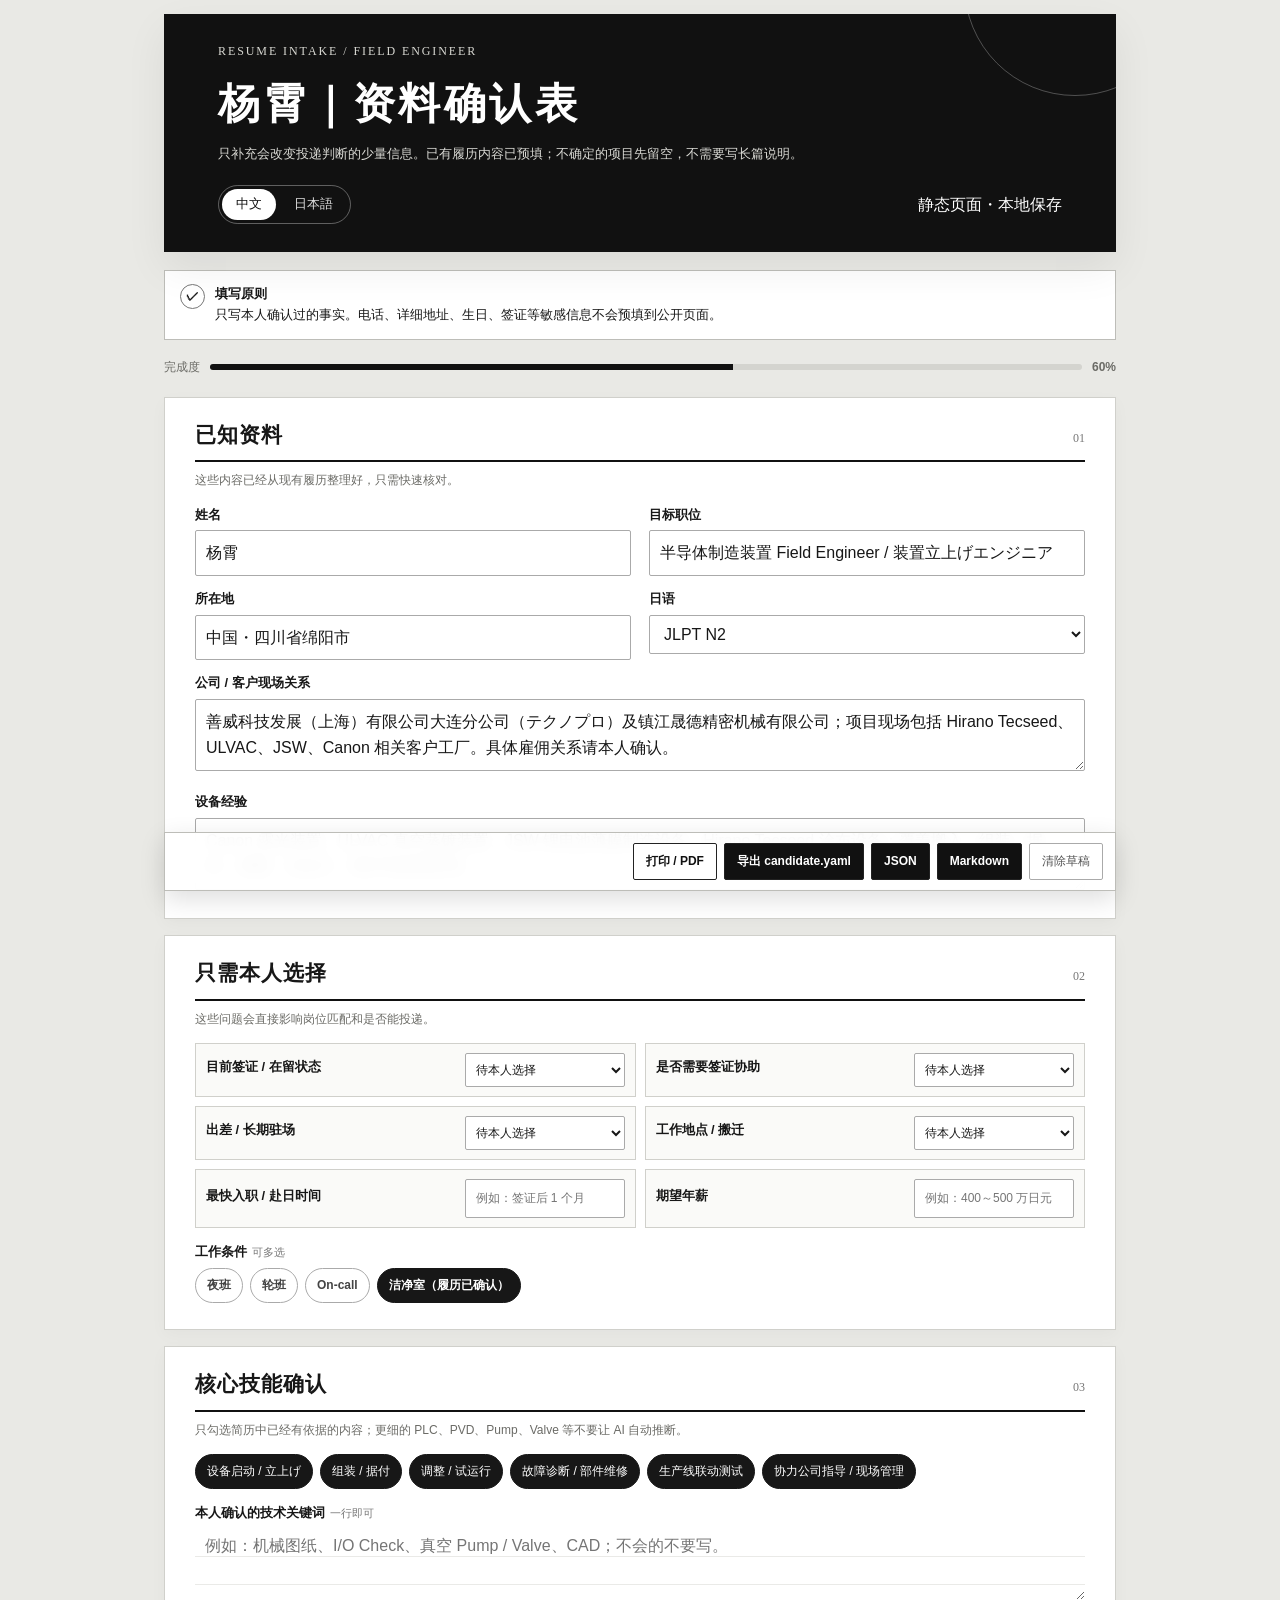
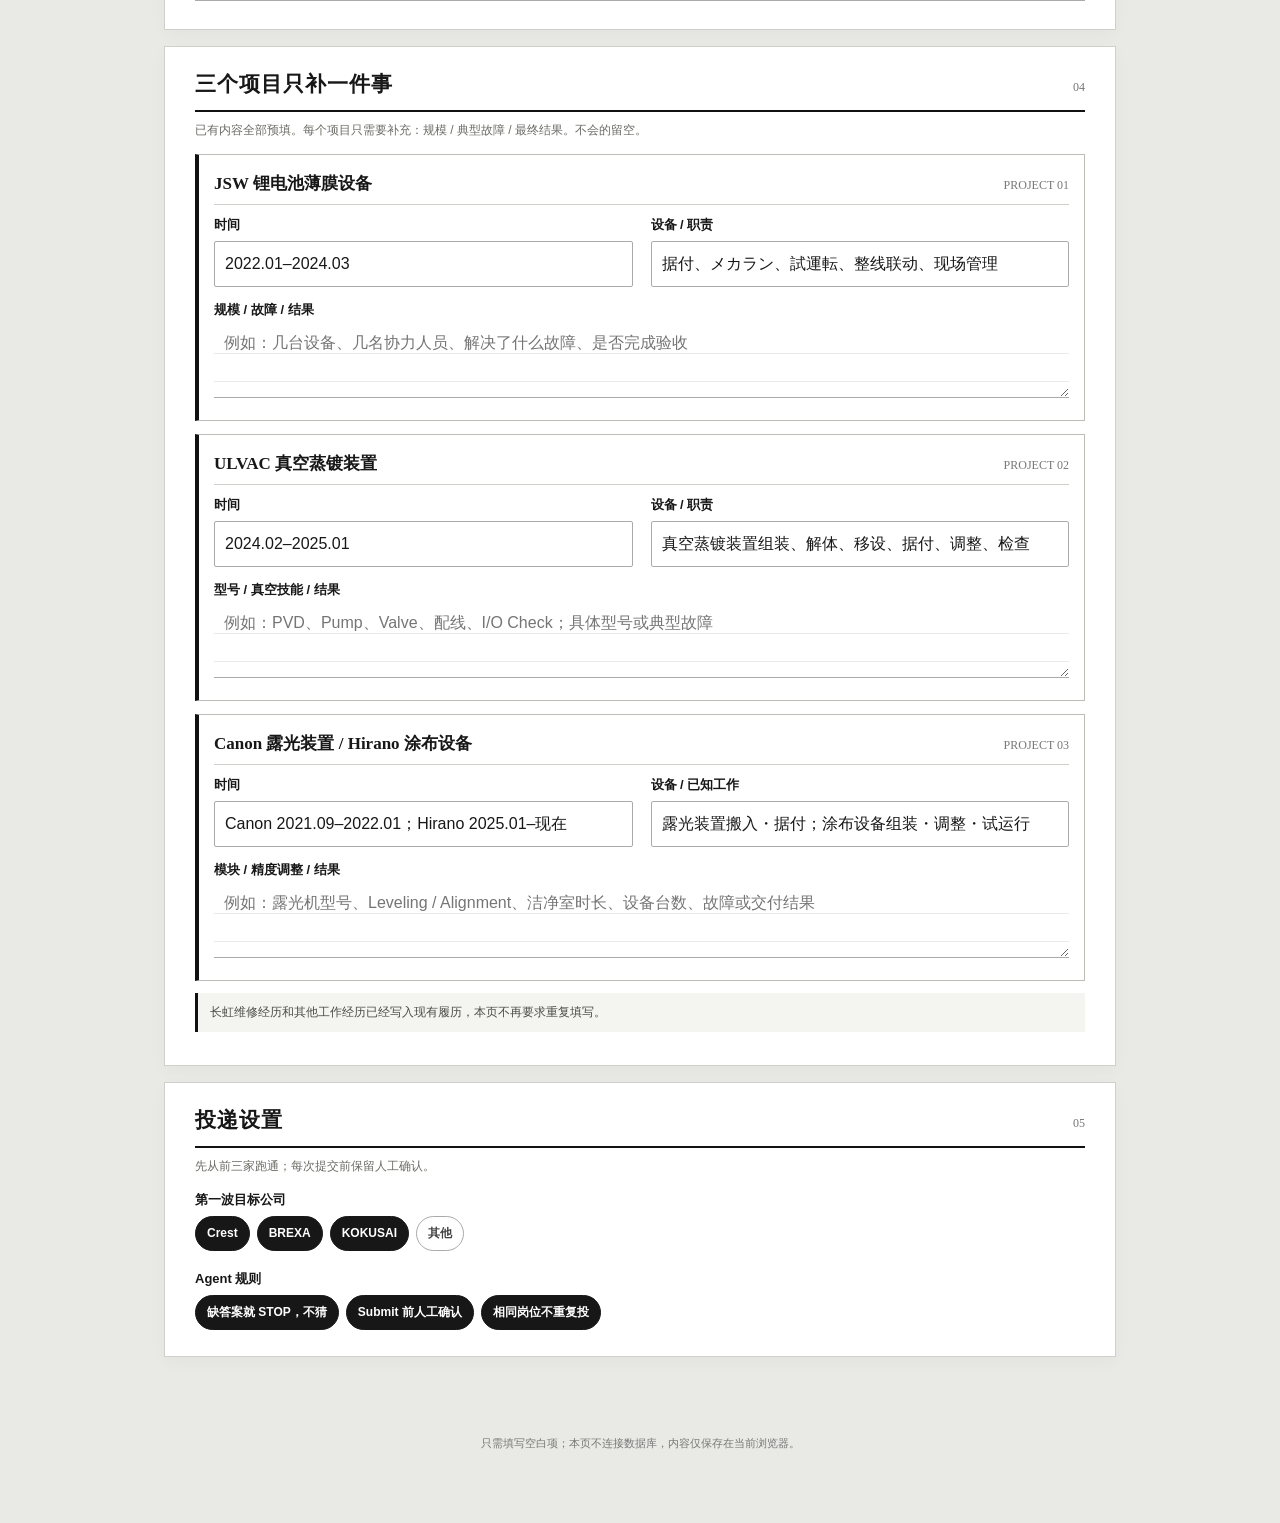
==== commit 344d98aa: "refactor: simplify intake to essential fields" ====
--- a/index.html
+++ b/index.html
@@ -3,499 +3,151 @@
 <head>
   <meta charset="utf-8">
   <meta name="viewport" content="width=device-width, initial-scale=1">
-  <meta name="description" content="杨霄日本求职材料资料补充表">
-  <title data-zh="杨霄｜资料补充表" data-ja="楊霄｜情報補足フォーム">杨霄｜资料补充表</title>
+  <meta name="description" content="杨霄日本求职资料轻量补充表">
+  <title data-zh="杨霄｜资料确认表" data-ja="楊霄｜確認フォーム">杨霄｜资料确认表</title>
   <style>
-    :root{--ink:#171717;--muted:#656565;--line:#c9c9c4;--soft:#f3f3f0;--paper:#fff;--accent:#111;--ok:#315f45;--shadow:0 18px 50px rgba(0,0,0,.08)}
-    *{box-sizing:border-box}
-    html{background:#e9e9e5;scroll-behavior:smooth}
-    body{margin:0;color:var(--ink);background:#e9e9e5;font-family:-apple-system,BlinkMacSystemFont,"Hiragino Kaku Gothic ProN","Yu Gothic","Noto Sans CJK JP",Arial,sans-serif;line-height:1.65}
-    button,input,select,textarea{font:inherit}
-    button{cursor:pointer}
-    .shell{max-width:1080px;margin:0 auto;padding:24px 18px 80px}
-    .masthead{position:relative;overflow:hidden;padding:34px clamp(24px,5vw,64px) 30px;background:var(--ink);color:#fff;box-shadow:var(--shadow)}
-    .masthead:after{content:"";position:absolute;width:260px;height:260px;right:-80px;top:-160px;border:1px solid rgba(255,255,255,.3);border-radius:50%}
-    .kicker{font-family:"Apple Chancery","Bradley Hand","Klee One",cursive;font-size:13px;letter-spacing:.16em;color:#cfcfca;text-transform:uppercase}
-    h1,h2,h3{font-family:"Hiragino Mincho ProN","Yu Mincho","Noto Serif CJK JP",serif;font-weight:700;line-height:1.25}
-    h1{margin:12px 0 8px;font-size:clamp(28px,5vw,46px);letter-spacing:.08em}
-    .masthead p{max-width:740px;margin:0;color:#d8d8d3;font-size:14px}
-    .toolbar{display:flex;align-items:center;justify-content:space-between;gap:12px;flex-wrap:wrap;margin-top:26px}
-    .lang-switch{display:flex;gap:4px;padding:3px;border:1px solid rgba(255,255,255,.35);border-radius:999px}
-    .lang-switch button{border:0;border-radius:999px;padding:6px 15px;background:transparent;color:#ddd;font-size:13px}
-    .lang-switch button.active{background:#fff;color:#111}
-    .privacy{display:flex;gap:12px;align-items:flex-start;margin:20px 0;padding:16px 18px;border:1px solid #bdbdb8;background:#fff;color:#373737;box-shadow:0 5px 20px rgba(0,0,0,.04)}
-    .privacy strong{display:block;margin-bottom:2px}
-    .privacy-mark{display:grid;place-items:center;flex:0 0 28px;height:28px;border:1px solid #777;border-radius:50%;font-family:Georgia,serif;font-weight:700}
-    .progress-wrap{display:flex;align-items:center;gap:12px;margin:18px 0 24px;color:var(--muted);font-size:13px}
-    .progress{height:6px;flex:1;background:#d5d5d0;border-radius:999px;overflow:hidden}
-    .progress i{display:block;width:0;height:100%;background:#222;transition:width .2s ease}
-    form{display:grid;gap:18px}
-    .form-section{padding:24px clamp(18px,4vw,36px);background:var(--paper);border:1px solid #d0d0cb;box-shadow:0 6px 20px rgba(0,0,0,.035)}
-    .section-head{display:flex;align-items:baseline;gap:12px;justify-content:space-between;margin-bottom:18px;border-bottom:2px solid var(--ink);padding-bottom:10px}
-    .section-head h2{margin:0;font-size:23px;letter-spacing:.06em}
-    .section-number{font-family:Georgia,serif;color:#777;font-size:13px}
-    .section-desc{margin:-8px 0 18px;color:var(--muted);font-size:13px}
-    .fields{display:grid;grid-template-columns:repeat(2,minmax(0,1fr));gap:16px 20px}
-    .field{min-width:0}
-    .field.full{grid-column:1/-1}
-    .field label{display:block;margin-bottom:6px;font-size:14px;font-weight:700}
-    .field label em{font-size:11px;font-weight:400;color:#777;font-style:normal;margin-left:6px}
-    .field input,.field select,.field textarea{width:100%;border:1px solid #a9a9a4;border-radius:2px;background:#fff;color:var(--ink);padding:10px 12px;outline:0;transition:border-color .15s,box-shadow .15s}
-    .field input,.field select{min-height:42px}
-    .field textarea{min-height:92px;resize:vertical}
-    .field input:focus,.field select:focus,.field textarea:focus{border-color:#111;box-shadow:0 0 0 3px rgba(0,0,0,.08)}
-    .hint{margin:6px 0 0;color:#777;font-size:12px}
-    .checks{display:flex;flex-wrap:wrap;gap:8px}
-    .check{position:relative}
-    .check input{position:absolute;opacity:0;pointer-events:none}
-    .check span{display:block;padding:8px 12px;border:1px solid #aaa;border-radius:999px;color:#444;font-size:13px;transition:.15s}
-    .check input:checked+span{background:#171717;border-color:#171717;color:#fff}
-    .option-grid{display:grid;grid-template-columns:repeat(2,minmax(0,1fr));gap:10px}
-    .option-card{display:grid;grid-template-columns:minmax(0,1fr) 180px;align-items:center;gap:10px;padding:10px 12px;border:1px solid #d0d0cb;background:#fafaf8}
-    .option-card strong{font-size:13px}.option-card small{display:block;color:#777;font-size:11px}
-    .option-card select{width:100%;min-height:36px;border:1px solid #aaa;border-radius:2px;background:#fff;padding:6px 8px}
-    .skill-matrix{display:grid;grid-template-columns:repeat(2,minmax(0,1fr));gap:9px}
-    .skill-row{display:grid;grid-template-columns:minmax(0,1fr) 148px;align-items:center;gap:9px;padding:9px 10px;border:1px solid #d0d0cb;background:#fafaf8}
-    .skill-row label{margin:0;font-size:13px}.skill-row select{width:100%;min-height:36px;border:1px solid #aaa;border-radius:2px;background:#fff;padding:6px 7px}
-    .project-card{margin-top:14px;padding:17px 18px;border:1px solid #bdbdb8;border-left:4px solid #111;background:#fff;break-inside:avoid}
-    .project-head{display:flex;align-items:baseline;justify-content:space-between;gap:12px;margin-bottom:12px;padding-bottom:8px;border-bottom:1px solid #d0d0cb}
-    .project-head h3{margin:0;font-size:18px}.project-index{font-family:Georgia,serif;color:#777;font-size:12px}
-    .project-card textarea{min-height:76px}.handwrite{border-top:0;border-left:0;border-right:0;border-radius:0;background:repeating-linear-gradient(to bottom,#fff 0,#fff 29px,#d5d5d0 30px);line-height:30px;padding-top:3px}
-    .target-list{display:grid;grid-template-columns:repeat(2,minmax(0,1fr));gap:8px}.target-list .check{display:block}.target-list .check span{border-radius:2px;background:#fafaf8}
-    .rule-list{display:grid;grid-template-columns:repeat(2,minmax(0,1fr));gap:8px}.rule-list .check span{border-radius:2px;background:#fafaf8}
-    .note-box{padding:13px 15px;border-left:3px solid #111;background:var(--soft);color:#444;font-size:13px}
-    .actions{position:sticky;bottom:14px;z-index:5;display:flex;align-items:center;justify-content:space-between;gap:12px;flex-wrap:wrap;margin-top:4px;padding:12px 14px;background:rgba(255,255,255,.94);border:1px solid #bdbdb8;box-shadow:0 10px 30px rgba(0,0,0,.12);backdrop-filter:blur(10px)}
-    .action-group{display:flex;gap:8px;flex-wrap:wrap}
-    .actions button{border:1px solid #222;border-radius:2px;padding:10px 15px;background:#fff;color:#111;font-weight:700;font-size:13px}
-    .actions .primary{background:#111;color:#fff}
-    .actions .danger{border-color:#aaa;color:#555;font-weight:400}
-    #status{color:var(--ok);font-size:12px;min-height:1.4em}
-    footer{margin-top:20px;color:#777;font-size:12px;text-align:center}
-    .print-only{display:none}
-    @media(max-width:700px){
-      .shell{padding:10px 10px 60px}.masthead{padding:28px 22px 24px}.masthead p{font-size:13px}.fields,.option-grid,.skill-matrix,.target-list,.rule-list{grid-template-columns:1fr}.field.full{grid-column:auto}.form-section{padding:20px 16px}.section-head h2{font-size:20px}.actions{bottom:8px}.actions #status{flex-basis:100%;order:-1}.option-card,.skill-row{grid-template-columns:1fr}.project-card{padding:15px 13px}
-    }
-    @media print{
-      html,body{background:#fff}.shell{max-width:none;padding:0}.masthead{box-shadow:none}.privacy,.progress-wrap,.actions,footer{display:none}.form-section{box-shadow:none;break-inside:avoid}.print-only{display:block}
-    }
+    :root{--ink:#171717;--muted:#6b6b66;--line:#c9c9c4;--paper:#fff;--soft:#f4f4f1;--ok:#315f45}
+    *{box-sizing:border-box}html{background:#e9e9e5;scroll-behavior:smooth}
+    body{margin:0;color:var(--ink);background:#e9e9e5;font-family:-apple-system,BlinkMacSystemFont,"Hiragino Kaku Gothic ProN","Yu Gothic","Noto Sans CJK JP",Arial,sans-serif;line-height:1.6}
+    button,input,select,textarea{font:inherit}button{cursor:pointer}.shell{max-width:980px;margin:auto;padding:14px 14px 70px}
+    .masthead{position:relative;overflow:hidden;padding:28px clamp(20px,5vw,54px);background:#111;color:#fff;box-shadow:0 16px 40px #0001}.masthead:after{content:"";position:absolute;width:220px;height:220px;right:-70px;top:-140px;border:1px solid #fff4;border-radius:50%}
+    .kicker{font-family:"Apple Chancery","Bradley Hand","Klee One",cursive;color:#d8d8d2;font-size:12px;letter-spacing:.16em}.masthead h1{margin:10px 0 6px;font-family:"Hiragino Mincho ProN","Yu Mincho",serif;font-size:clamp(27px,5vw,42px);letter-spacing:.08em}.masthead p{max-width:680px;margin:0;color:#d9d9d4;font-size:13px}.toolbar{display:flex;justify-content:space-between;align-items:center;gap:12px;flex-wrap:wrap;margin-top:20px}.langs{display:flex;gap:4px;padding:3px;border:1px solid #fff5;border-radius:999px}.langs button{border:0;border-radius:999px;padding:5px 14px;background:transparent;color:#ddd;font-size:13px}.langs button.active{background:#fff;color:#111}
+    .notice{display:flex;gap:10px;margin:18px 0;padding:13px 15px;border:1px solid #bdbdb8;background:#fff;font-size:13px}.notice b{display:grid;place-items:center;flex:0 0 25px;height:25px;border:1px solid #777;border-radius:50%}
+    .progress{display:flex;align-items:center;gap:10px;margin:16px 0 20px;color:var(--muted);font-size:12px}.progress-bar{height:6px;flex:1;background:#d4d4cf;border-radius:999px;overflow:hidden}.progress-bar i{display:block;width:0;height:100%;background:#111;transition:width .2s}
+    form{display:grid;gap:16px}.section{padding:21px clamp(16px,4vw,30px);background:var(--paper);border:1px solid #d0d0cb;box-shadow:0 5px 16px #00000008}.section-title{display:flex;justify-content:space-between;align-items:baseline;gap:12px;margin-bottom:14px;padding-bottom:8px;border-bottom:2px solid #111}.section-title h2{margin:0;font-family:"Hiragino Mincho ProN","Yu Mincho",serif;font-size:21px;letter-spacing:.05em}.num{font-family:Georgia,serif;color:#777;font-size:12px}.desc{margin:-5px 0 14px;color:var(--muted);font-size:12px}
+    .fields{display:grid;grid-template-columns:repeat(2,minmax(0,1fr));gap:13px 18px}.field{min-width:0}.field.full{grid-column:1/-1}.field label{display:block;margin-bottom:5px;font-size:13px;font-weight:700}.field label em{margin-left:5px;color:#777;font-size:11px;font-style:normal;font-weight:400}.field input,.field select,.field textarea{width:100%;border:1px solid #aaa;border-radius:2px;background:#fff;color:#171717;padding:9px 10px;outline:0}.field input,.field select{min-height:39px}.field textarea{min-height:72px;resize:vertical}.field input:focus,.field select:focus,.field textarea:focus{border-color:#111;box-shadow:0 0 0 3px #0000000d}
+    .checks{display:flex;flex-wrap:wrap;gap:7px}.check{position:relative}.check input{position:absolute;opacity:0;pointer-events:none}.check span{display:block;padding:7px 11px;border:1px solid #aaa;border-radius:999px;color:#444;font-size:12px}.check input:checked+span{background:#171717;border-color:#171717;color:#fff}
+    .option-grid{display:grid;grid-template-columns:repeat(2,minmax(0,1fr));gap:9px}.option{display:grid;grid-template-columns:1fr 160px;align-items:center;gap:9px;padding:9px 10px;border:1px solid #d0d0cb;background:#fafaf8;font-size:12px}.option select{width:100%;min-height:34px;border:1px solid #aaa;background:#fff;padding:5px 6px}.note{margin:12px 0;padding:10px 12px;border-left:3px solid #111;background:var(--soft);color:#4b4b47;font-size:12px}
+    .project{margin-top:13px;padding:15px;border:1px solid #bdbdb8;border-left:4px solid #111;background:#fff;break-inside:avoid}.project-head{display:flex;justify-content:space-between;align-items:baseline;gap:12px;margin-bottom:10px;padding-bottom:7px;border-bottom:1px solid #d0d0cb}.project-head h3{margin:0;font-family:"Hiragino Mincho ProN","Yu Mincho",serif;font-size:17px}.project-index{font:12px Georgia,serif;color:#777}.handwrite{border-top:0!important;border-left:0!important;border-right:0!important;border-radius:0!important;background:repeating-linear-gradient(to bottom,#fff 0,#fff 27px,#d5d5d0 28px)!important;line-height:28px!important;padding-top:3px!important}
+    .actions{position:sticky;bottom:9px;z-index:5;display:flex;justify-content:space-between;align-items:center;gap:10px;flex-wrap:wrap;margin-top:2px;padding:10px 12px;background:#fffffff2;border:1px solid #bdbdb8;box-shadow:0 8px 26px #0002;backdrop-filter:blur(8px)}.action-group{display:flex;gap:7px;flex-wrap:wrap}.actions button{border:1px solid #222;border-radius:2px;padding:8px 12px;background:#fff;color:#111;font-size:12px;font-weight:700}.actions .primary{background:#111;color:#fff}.actions .danger{border-color:#aaa;color:#555;font-weight:400}#status{min-height:1.3em;color:var(--ok);font-size:12px}footer{margin-top:17px;color:#777;font-size:11px;text-align:center}
+    @media(max-width:680px){.shell{padding:8px 8px 60px}.masthead{padding:24px 18px}.masthead p{font-size:12px}.fields,.option-grid{grid-template-columns:1fr}.field.full{grid-column:auto}.option{grid-template-columns:1fr}.section{padding:18px 14px}.section-title h2{font-size:19px}.actions{bottom:6px}.actions #status{flex-basis:100%;order:-1}}
+    @media print{html,body{background:#fff}.shell{max-width:none;padding:0}.masthead{box-shadow:none}.notice,.progress,.actions,footer{display:none}.section{box-shadow:none;break-inside:avoid}}
   </style>
 </head>
 <body>
   <div class="shell">
     <header class="masthead">
       <div class="kicker">RESUME INTAKE / FIELD ENGINEER</div>
-      <h1 data-zh="杨霄｜资料补充表" data-ja="楊霄｜情報補足フォーム">杨霄｜资料补充表</h1>
-      <p data-zh="请补充现有履历中尚未明确的事实。每一项都可以写“无”或“待确认”，不要为了完整而猜测。"
-         data-ja="既存の応募書類で未確認の事実を補足するフォームです。不明な項目は「なし」「要確認」と記入し、推測で埋めないでください。">请补充现有履历中尚未明确的事实。每一项都可以写“无”或“待确认”，不要为了完整而猜测。</p>
-      <div class="toolbar">
-        <div class="lang-switch" aria-label="Language">
-          <button type="button" data-lang="zh" class="active">中文</button>
-          <button type="button" data-lang="ja">日本語</button>
-        </div>
-        <span data-zh="静态页面・无需登录" data-ja="静的ページ・ログイン不要">静态页面・无需登录</span>
-      </div>
+      <h1 data-zh="杨霄｜资料确认表" data-ja="楊霄｜確認フォーム">杨霄｜资料确认表</h1>
+      <p data-zh="只补充会改变投递判断的少量信息。已有履历内容已预填；不确定的项目先留空，不需要写长篇说明。" data-ja="応募判断に必要な最小限の情報だけを確認します。既存の履歴書内容は入力済みで、不明な項目は空欄のままで構いません。">只补充会改变投递判断的少量信息。已有履历内容已预填；不确定的项目先留空，不需要写长篇说明。</p>
+      <div class="toolbar"><div class="langs"><button type="button" data-lang="zh" class="active">中文</button><button type="button" data-lang="ja">日本語</button></div><span data-zh="静态页面・本地保存" data-ja="静的ページ・ローカル保存">静态页面・本地保存</span></div>
     </header>
 
-    <aside class="privacy">
-      <div class="privacy-mark">✓</div>
-      <div>
-        <strong data-zh="隐私提示" data-ja="プライバシー">隐私提示</strong>
-        <span data-zh="本页面不连接数据库，也不会把填写内容发送到 GitHub。内容只保存在当前浏览器，可随时导出或清除。页面仅预填已确认的职业信息；电话、详细地址、生日、签证等敏感项请本人确认。"
-              data-ja="このページはデータベースに接続せず、入力内容を GitHub に送信しません。内容はこのブラウザにのみ保存されます。確認済みの職務情報のみ初期入力し、電話・詳細住所・生年月日・在留資格などは本人が確認してください。">本页面不连接数据库，也不会把填写内容发送到 GitHub。内容只保存在当前浏览器，可随时导出或清除。页面仅预填已确认的职业信息；电话、详细地址、生日、签证等敏感项请本人确认。</span>
-      </div>
-    </aside>
-
-    <div class="progress-wrap">
-      <span data-zh="完成度" data-ja="入力進捗">完成度</span>
-      <div class="progress" aria-hidden="true"><i id="progressBar"></i></div>
-      <strong id="progressText">0%</strong>
-    </div>
+    <aside class="notice"><b>✓</b><div><strong data-zh="填写原则" data-ja="入力ルール">填写原则</strong><br><span data-zh="只写本人确认过的事实。电话、详细地址、生日、签证等敏感信息不会预填到公开页面。" data-ja="本人が確認した事実だけを入力します。電話・詳細住所・生年月日・在留資格などの個人情報は公開ページに初期入力しません。">只写本人确认过的事实。电话、详细地址、生日、签证等敏感信息不会预填到公开页面。</span></div></aside>
+    <div class="progress"><span data-zh="完成度" data-ja="入力進捗">完成度</span><div class="progress-bar"><i id="progressBar"></i></div><strong id="progressText">0%</strong></div>
 
     <form id="intakeForm">
-      <section class="form-section" data-section-title-zh="基本信息" data-section-title-ja="基本情報">
-        <div class="section-head"><h2 data-zh="基本信息" data-ja="基本情報">基本信息</h2><span class="section-number">01</span></div>
-        <p class="section-desc" data-zh="确认履历首页最重要的定位和联系信息。" data-ja="応募書類の第一印象に関わる基本情報を確認します。">确认履历首页最重要的定位和联系信息。</p>
+      <section class="section" data-section-title-zh="已知资料" data-section-title-ja="確認済み情報">
+        <div class="section-title"><h2 data-zh="已知资料" data-ja="確認済み情報">已知资料</h2><span class="num">01</span></div>
+        <p class="desc" data-zh="这些内容已经从现有履历整理好，只需快速核对。" data-ja="既存の履歴書から整理済みです。内容だけ確認してください。">这些内容已经从现有履历整理好，只需快速核对。</p>
         <div class="fields">
-          <div class="field" data-field="full_name" data-label-zh="姓名" data-label-ja="氏名"><label><span data-zh="姓名" data-ja="氏名">姓名</span><em>已知</em></label><input name="full_name" type="text" autocomplete="name" value="杨霄" data-placeholder-zh="例如：杨霄" data-placeholder-ja="例：楊霄" placeholder="例如：杨霄"></div>
-          <div class="field" data-field="target_role" data-label-zh="目标职位" data-label-ja="希望職種"><label><span data-zh="目标职位" data-ja="希望職種">目标职位</span><em>已知方向</em></label><input name="target_role" type="text" value="半导体制造装置 Field Engineer / 装置立上げエンジニア" data-placeholder-zh="例如：现场工程师 / Field Engineer" data-placeholder-ja="例：フィールドエンジニア" placeholder="例如：现场工程师 / Field Engineer"></div>
-          <div class="field" data-field="current_city" data-label-zh="当前所在地" data-label-ja="現住所"><label><span data-zh="当前所在地" data-ja="現住所">当前所在地</span><em>已知城市</em></label><input name="current_city" type="text" value="中国・四川省绵阳市" data-placeholder-zh="城市、国家即可" data-placeholder-ja="市区・国名で可" placeholder="城市、国家即可"></div>
-          <div class="field" data-field="nationality" data-label-zh="国籍" data-label-ja="国籍"><label><span data-zh="国籍" data-ja="国籍">国籍</span></label><input name="nationality" type="text" value="中国" placeholder="中国 / China"></div>
-          <div class="field" data-field="gender" data-label-zh="性别" data-label-ja="性別"><label><span data-zh="性别" data-ja="性別">性别</span></label><select name="gender"><option value="" data-zh="请选择" data-ja="選択してください">请选择</option><option value="male" selected data-zh="男性" data-ja="男性">男性</option><option value="female" data-zh="女性" data-ja="女性">女性</option><option value="other" data-zh="其他 / 待确认" data-ja="その他 / 要確認">其他 / 待确认</option></select></div>
-          <div class="field" data-field="birth_date" data-label-zh="出生日期（本人确认）" data-label-ja="生年月日（本人確認）"><label><span data-zh="出生日期（本人确认）" data-ja="生年月日（本人確認）">出生日期（本人确认）</span></label><input name="birth_date" type="date"></div>
-          <div class="field" data-field="marital_status" data-label-zh="婚姻状况（本人确认）" data-label-ja="婚姻状況（本人確認）"><label><span data-zh="婚姻状况（本人确认）" data-ja="婚姻状況（本人確認）">婚姻状况（本人确认）</span></label><select name="marital_status"><option value="" data-zh="请选择" data-ja="選択してください">请选择</option><option value="married" data-zh="已婚" data-ja="既婚">已婚</option><option value="single" data-zh="未婚" data-ja="未婚">未婚</option><option value="other" data-zh="其他 / 不公开" data-ja="その他 / 非公開">其他 / 不公开</option></select></div>
-          <div class="field" data-field="japanese_level" data-label-zh="日语及现场沟通水平" data-label-ja="日本語・現場コミュニケーション"><label><span data-zh="日语及现场沟通水平" data-ja="日本語・現場コミュニケーション">日语及现场沟通水平</span><em>已知 N2</em></label><select name="japanese_level"><option value="" data-zh="请选择" data-ja="選択してください">请选择</option><option value="N2" selected data-zh="JLPT N2" data-ja="JLPT N2">JLPT N2</option><option value="business" data-zh="可参加工作会议、汇报和故障沟通" data-ja="業務会議・報告・不具合連絡が可能">可参加工作会议、汇报和故障沟通</option><option value="daily" data-zh="日常交流为主" data-ja="日常会話が中心">日常交流为主</option><option value="other" data-zh="其他 / 待确认" data-ja="その他 / 要確認">其他 / 待确认</option></select></div>
-          <div class="field" data-field="contact_email" data-label-zh="联系邮箱（本人填写）" data-label-ja="連絡先メール（本人入力）"><label><span data-zh="联系邮箱（本人填写）" data-ja="連絡先メール（本人入力）">联系邮箱（本人填写）</span></label><input name="contact_email" type="email" autocomplete="email" placeholder="name@example.com"></div>
-          <div class="field" data-field="phone" data-label-zh="手机（本人填写）" data-label-ja="電話番号（本人入力）"><label><span data-zh="手机（本人填写）" data-ja="電話番号（本人入力）">手机（本人填写）</span></label><input name="phone" type="tel" autocomplete="tel" placeholder="请本人填写"></div>
-          <div class="field full" data-field="postal_address" data-label-zh="详细地址 / 邮编（本人填写）" data-label-ja="詳細住所・郵便番号（本人入力）"><label><span data-zh="详细地址 / 邮编（本人填写）" data-ja="詳細住所・郵便番号（本人入力）">详细地址 / 邮编（本人填写）</span></label><textarea name="postal_address" data-placeholder-zh="公开页面不预填；提交前由本人确认日文 / 英文写法。" data-placeholder-ja="公開ページでは初期入力しません。提出前に本人が日本語・英語表記を確認してください。" placeholder="公开页面不预填；提交前由本人确认日文 / 英文写法。"></textarea></div>
-          <div class="field full" data-field="employment_relation" data-label-zh="所属公司与客户现场的关系" data-label-ja="所属会社と顧客現場の関係"><label><span data-zh="所属公司与客户现场的关系" data-ja="所属会社と顧客現場の関係">所属公司与客户现场的关系</span><em>部分已知，需确认</em></label><textarea name="employment_relation" data-placeholder-zh="例如：本人属于哪家公司；在哪个客户工厂、以什么项目身份工作；是否直接雇佣。" data-placeholder-ja="例：所属会社、顧客工場、プロジェクト上の立場、直接雇用かどうか。" placeholder="例如：本人属于哪家公司；在哪个客户工厂、以什么项目身份工作；是否直接雇佣。">善威科技发展（上海）有限公司大连分公司（テクノプロ）及镇江晟德精密机械有限公司；项目现场包括 Hirano Tecseed、ULVAC、JSW、Canon 相关客户工厂。具体雇佣关系、项目合同关系请本人确认。</textarea></div>
+          <div class="field" data-field="full_name" data-label-zh="姓名" data-label-ja="氏名"><label><span data-zh="姓名" data-ja="氏名">姓名</span></label><input name="full_name" value="杨霄"></div>
+          <div class="field" data-field="target_role" data-label-zh="目标职位" data-label-ja="希望職種"><label><span data-zh="目标职位" data-ja="希望職種">目标职位</span></label><input name="target_role" value="半导体制造装置 Field Engineer / 装置立上げエンジニア"></div>
+          <div class="field" data-field="current_city" data-label-zh="所在地" data-label-ja="所在地"><label><span data-zh="所在地" data-ja="所在地">所在地</span></label><input name="current_city" value="中国・四川省绵阳市"></div>
+          <div class="field" data-field="japanese_level" data-label-zh="日语" data-label-ja="日本語"><label><span data-zh="日语" data-ja="日本語">日语</span></label><select name="japanese_level"><option value="N2" selected>JLPT N2</option><option value="business" data-zh="工作会议、汇报、故障沟通可" data-ja="会議・報告・不具合連絡可">工作会议、汇报、故障沟通可</option><option value="unknown" data-zh="待确认" data-ja="要確認">待确认</option></select></div>
+          <div class="field full" data-field="employment_relation" data-label-zh="公司 / 客户现场关系" data-label-ja="所属会社・顧客現場"><label><span data-zh="公司 / 客户现场关系" data-ja="所属会社・顧客現場">公司 / 客户现场关系</span></label><textarea name="employment_relation">善威科技发展（上海）有限公司大连分公司（テクノプロ）及镇江晟德精密机械有限公司；项目现场包括 Hirano Tecseed、ULVAC、JSW、Canon 相关客户工厂。具体雇佣关系请本人确认。</textarea></div>
+          <div class="field full" data-field="equipment_summary" data-label-zh="设备经验" data-label-ja="設備経験"><label><span data-zh="设备经验" data-ja="設備経験">设备经验</span></label><textarea name="equipment_summary">Canon 露光装置、ULVAC 真空蒸镀装置、JSW 锂电池薄膜制造设备、Hirano Tecseed 涂布设备；覆盖搬入、组装、据付、调整、试运行、维护和故障处理。</textarea></div>
         </div>
       </section>
 
-      <section class="form-section" data-section-title-zh="在留与求职条件" data-section-title-ja="在留資格・応募条件">
-        <div class="section-head"><h2 data-zh="在留与求职条件" data-ja="在留資格・応募条件">在留与求职条件</h2><span class="section-number">02</span></div>
-        <p class="section-desc" data-zh="这些信息决定日本招聘方是否能判断入职时间和签证安排。" data-ja="入社時期や在留資格の確認に必要な情報です。">这些信息决定日本招聘方是否能判断入职时间和签证安排。</p>
-        <div class="fields">
-          <div class="field" data-field="residence_status" data-label-zh="目前在留 / 签证状态" data-label-ja="現在の在留資格"><label><span data-zh="目前在留 / 签证状态" data-ja="現在の在留資格">目前在留 / 签证状态</span></label><select name="residence_status"><option value="" data-zh="请选择" data-ja="選択してください">请选择</option><option value="china" data-zh="目前在中国，尚无日本在留资格" data-ja="現在中国、日本の在留資格なし">目前在中国，尚无日本在留资格</option><option value="has_status" data-zh="已有日本在留资格" data-ja="日本の在留資格あり">已有日本在留资格</option><option value="unknown" data-zh="待确认" data-ja="要確認">待确认</option></select></div>
-          <div class="field" data-field="sponsorship" data-label-zh="是否需要公司协助签证" data-label-ja="会社のビザ支援"><label><span data-zh="是否需要公司协助签证" data-ja="会社のビザ支援">是否需要公司协助签证</span></label><select name="sponsorship"><option value="" data-zh="请选择" data-ja="選択してください">请选择</option><option value="yes" data-zh="需要" data-ja="必要">需要</option><option value="no" data-zh="不需要" data-ja="不要">不需要</option><option value="unknown" data-zh="待确认" data-ja="要確認">待确认</option></select></div>
-          <div class="field" data-field="available_date" data-label-zh="可入职 / 可赴日时间" data-label-ja="入社・渡日可能時期"><label><span data-zh="可入职 / 可赴日时间" data-ja="入社・渡日可能時期">可入职 / 可赴日时间</span></label><input name="available_date" type="text" data-placeholder-zh="例如：拿到签证后 1 个月内" data-placeholder-ja="例：ビザ取得後1か月以内" placeholder="例如：拿到签证后 1 个月内"></div>
-          <div class="field" data-field="preferred_location" data-label-zh="希望工作地点" data-label-ja="希望勤務地"><label><span data-zh="希望工作地点" data-ja="希望勤務地">希望工作地点</span></label><input name="preferred_location" type="text" data-placeholder-zh="例如：关东、关西、全国可" data-placeholder-ja="例：関東、関西、全国可" placeholder="例如：关东、关西、全国可"></div>
-          <div class="field" data-field="travel_availability" data-label-zh="出差 / 长期驻场意愿" data-label-ja="出張・長期出張"><label><span data-zh="出差 / 长期驻场意愿" data-ja="出張・長期出張">出差 / 长期驻场意愿</span></label><select name="travel_availability"><option value="" data-zh="请选择" data-ja="選択してください">请选择</option><option value="yes" data-zh="可以" data-ja="可">可以</option><option value="limited" data-zh="有限制，需要说明" data-ja="条件あり、要相談">有限制，需要说明</option><option value="no" data-zh="不可以" data-ja="不可">不可以</option></select></div>
-          <div class="field" data-field="long_term" data-label-zh="是否希望长期在日本工作" data-label-ja="日本での長期就業意向"><label><span data-zh="是否希望长期在日本工作" data-ja="日本での長期就業意向">是否希望长期在日本工作</span></label><select name="long_term"><option value="" data-zh="请选择" data-ja="選択してください">请选择</option><option value="yes" data-zh="是" data-ja="はい">是</option><option value="no" data-zh="否" data-ja="いいえ">否</option><option value="unknown" data-zh="待确认" data-ja="要確認">待确认</option></select></div>
-          <div class="field" data-field="residence_expiry" data-label-zh="在留期限（如有）" data-label-ja="在留期限（該当時）"><label><span data-zh="在留期限（如有）" data-ja="在留期限（該当時）">在留期限（如有）</span></label><input name="residence_expiry" type="text" placeholder="本人填写 / 不适用"></div>
-          <div class="field" data-field="past_japan_visa" data-label-zh="过去是否取得过日本工作签证" data-label-ja="過去の日本就労ビザ"><label><span data-zh="过去是否取得过日本工作签证" data-ja="過去の日本就労ビザ">过去是否取得过日本工作签证</span></label><select name="past_japan_visa"><option value="" data-zh="请选择" data-ja="選択してください">请选择</option><option value="yes" data-zh="有" data-ja="あり">有</option><option value="no" data-zh="没有" data-ja="なし">没有</option><option value="unknown" data-zh="待确认" data-ja="要確認">待确认</option></select></div>
-          <div class="field" data-field="residence_card" data-label-zh="是否持有在留卡" data-label-ja="在留カード"><label><span data-zh="是否持有在留卡" data-ja="在留カード">是否持有在留卡</span></label><select name="residence_card"><option value="" data-zh="请选择" data-ja="選択してください">请选择</option><option value="yes" data-zh="有" data-ja="あり">有</option><option value="no" data-zh="没有" data-ja="なし">没有</option><option value="unknown" data-zh="待确认" data-ja="要確認">待确认</option></select></div>
-          <div class="field" data-field="mynumber" data-label-zh="是否有 MyNumber" data-label-ja="マイナンバー"><label><span data-zh="是否有 MyNumber" data-ja="マイナンバー">是否有 MyNumber</span></label><select name="mynumber"><option value="" data-zh="请选择" data-ja="選択してください">请选择</option><option value="yes" data-zh="有" data-ja="あり">有</option><option value="no" data-zh="没有" data-ja="なし">没有</option><option value="unknown" data-zh="待确认" data-ja="要確認">待确认</option></select></div>
-          <div class="field" data-field="relocation" data-label-zh="能否全国转勤 / 搬迁" data-label-ja="全国転勤・転居"><label><span data-zh="能否全国转勤 / 搬迁" data-ja="全国転勤・転居">能否全国转勤 / 搬迁</span></label><select name="relocation"><option value="" data-zh="请选择" data-ja="選択してください">请选择</option><option value="yes" data-zh="可以" data-ja="可">可以</option><option value="limited" data-zh="有限制，需要说明" data-ja="条件あり、要相談">有限制，需要说明</option><option value="no" data-zh="不可以" data-ja="不可">不可以</option></select></div>
-          <div class="field" data-field="night_shift" data-label-zh="能否夜班" data-label-ja="夜勤"><label><span data-zh="能否夜班" data-ja="夜勤">能否夜班</span></label><select name="night_shift"><option value="" data-zh="请选择" data-ja="選択してください">请选择</option><option value="yes" data-zh="可以" data-ja="可">可以</option><option value="limited" data-zh="有限制" data-ja="条件あり">有限制</option><option value="no" data-zh="不可以" data-ja="不可">不可以</option></select></div>
-          <div class="field" data-field="shift_work" data-label-zh="能否轮班" data-label-ja="シフト勤務"><label><span data-zh="能否轮班" data-ja="シフト勤務">能否轮班</span></label><select name="shift_work"><option value="" data-zh="请选择" data-ja="選択してください">请选择</option><option value="yes" data-zh="可以" data-ja="可">可以</option><option value="limited" data-zh="有限制" data-ja="条件あり">有限制</option><option value="no" data-zh="不可以" data-ja="不可">不可以</option></select></div>
-          <div class="field" data-field="cleanroom_work" data-label-zh="能否洁净室作业" data-label-ja="クリーンルーム作業"><label><span data-zh="能否洁净室作业" data-ja="クリーンルーム作業">能否洁净室作业</span></label><select name="cleanroom_work"><option value="" data-zh="请选择" data-ja="選択してください">请选择</option><option value="experienced" data-zh="已有经验（履历已确认）" data-ja="経験あり（履歴書で確認済み）">已有经验（履历已确认）</option><option value="yes" data-zh="可以" data-ja="可">可以</option><option value="no" data-zh="不可以" data-ja="不可">不可以</option></select></div>
-          <div class="field" data-field="on_call" data-label-zh="能否 On-call" data-label-ja="オンコール"><label><span data-zh="能否 On-call" data-ja="オンコール">能否 On-call</span></label><select name="on_call"><option value="" data-zh="请选择" data-ja="選択してください">请选择</option><option value="yes" data-zh="可以" data-ja="可">可以</option><option value="limited" data-zh="有限制" data-ja="条件あり">有限制</option><option value="no" data-zh="不可以" data-ja="不可">不可以</option></select></div>
-          <div class="field" data-field="travel_months" data-label-zh="每年可接受出差时长" data-label-ja="年間出張可能期間"><label><span data-zh="每年可接受出差时长" data-ja="年間出張可能期間">每年可接受出差时长</span></label><select name="travel_months"><option value="" data-zh="请选择" data-ja="選択してください">请选择</option><option value="0_1" data-zh="1 个月以内" data-ja="1か月以内">1 个月以内</option><option value="1_3" data-zh="1～3 个月" data-ja="1～3か月">1～3 个月</option><option value="3_6" data-zh="3～6 个月" data-ja="3～6か月">3～6 个月</option><option value="6_plus" data-zh="6 个月以上" data-ja="6か月以上">6 个月以上</option><option value="unknown" data-zh="待确认" data-ja="要確認">待确认</option></select></div>
-          <div class="field" data-field="expected_salary" data-label-zh="期望年薪" data-label-ja="希望年収"><label><span data-zh="期望年薪" data-ja="希望年収">期望年薪</span></label><input name="expected_salary" type="text" placeholder="例如：500 万日元 / 待确认"></div>
-          <div class="field" data-field="minimum_salary" data-label-zh="最低接受年薪" data-label-ja="最低希望年収"><label><span data-zh="最低接受年薪" data-ja="最低希望年収">最低接受年薪</span></label><input name="minimum_salary" type="text" placeholder="例如：400 万日元 / 待确认"></div>
-          <div class="field" data-field="english" data-label-zh="英语水平" data-label-ja="英語力"><label><span data-zh="英语水平" data-ja="英語力">英语水平</span></label><select name="english"><option value="" data-zh="请选择" data-ja="選択してください">请选择</option><option value="business" data-zh="可以工作沟通" data-ja="業務コミュニケーション可">可以工作沟通</option><option value="basic" data-zh="基础" data-ja="基礎">基础</option><option value="none" data-zh="无 / 待确认" data-ja="なし / 要確認">无 / 待确认</option></select></div>
-          <div class="field" data-field="driver_license" data-label-zh="驾驶证" data-label-ja="運転免許"><label><span data-zh="驾驶证" data-ja="運転免許">驾驶证</span></label><select name="driver_license"><option value="" data-zh="请选择" data-ja="選択してください">请选择</option><option value="yes" data-zh="有" data-ja="あり">有</option><option value="no" data-zh="没有" data-ja="なし">没有</option><option value="unknown" data-zh="待确认" data-ja="要確認">待确认</option></select></div>
+      <section class="section" data-section-title-zh="只需本人选择" data-section-title-ja="本人が選ぶ項目">
+        <div class="section-title"><h2 data-zh="只需本人选择" data-ja="本人が選ぶ項目">只需本人选择</h2><span class="num">02</span></div>
+        <p class="desc" data-zh="这些问题会直接影响岗位匹配和是否能投递。" data-ja="求人とのマッチングと応募可否に直結する項目です。">这些问题会直接影响岗位匹配和是否能投递。</p>
+        <div class="option-grid">
+          <div class="field option" data-field="visa_status" data-label-zh="目前签证 / 在留状态" data-label-ja="現在の在留資格"><label><span data-zh="目前签证 / 在留状态" data-ja="現在の在留資格">目前签证 / 在留状态</span></label><select name="visa_status"><option value="" data-zh="待本人选择" data-ja="本人が選択">待本人选择</option><option value="china" data-zh="目前在中国" data-ja="現在中国">目前在中国</option><option value="japan" data-zh="已有日本在留资格" data-ja="日本の在留資格あり">已有日本在留资格</option></select></div>
+          <div class="field option" data-field="sponsorship" data-label-zh="是否需要签证协助" data-label-ja="ビザ支援"><label><span data-zh="是否需要签证协助" data-ja="ビザ支援">是否需要签证协助</span></label><select name="sponsorship"><option value="" data-zh="待本人选择" data-ja="本人が選択">待本人选择</option><option value="yes" data-zh="需要" data-ja="必要">需要</option><option value="no" data-zh="不需要" data-ja="不要">不需要</option></select></div>
+          <div class="field option" data-field="travel" data-label-zh="出差 / 长期驻场" data-label-ja="出張・長期出張"><label><span data-zh="出差 / 长期驻场" data-ja="出張・長期出張">出差 / 长期驻场</span></label><select name="travel"><option value="" data-zh="待本人选择" data-ja="本人が選択">待本人选择</option><option value="yes" data-zh="可以，1～3 个月也可" data-ja="可、1～3か月も可">可以，1～3 个月也可</option><option value="limited" data-zh="有限制" data-ja="条件あり">有限制</option><option value="no" data-zh="不可以" data-ja="不可">不可以</option></select></div>
+          <div class="field option" data-field="location" data-label-zh="工作地点 / 搬迁" data-label-ja="勤務地・転居"><label><span data-zh="工作地点 / 搬迁" data-ja="勤務地・転居">工作地点 / 搬迁</span></label><select name="location"><option value="" data-zh="待本人选择" data-ja="本人が選択">待本人选择</option><option value="anywhere" data-zh="全国可" data-ja="全国可">全国可</option><option value="limited" data-zh="有限制" data-ja="条件あり">有限制</option><option value="fixed" data-zh="固定地区" data-ja="勤務地限定">固定地区</option></select></div>
+          <div class="field option" data-field="start_date" data-label-zh="最快入职 / 赴日时间" data-label-ja="入社・渡日可能時期"><label><span data-zh="最快入职 / 赴日时间" data-ja="入社・渡日可能時期">最快入职 / 赴日时间</span></label><input name="start_date" placeholder="例如：签证后 1 个月"></div>
+          <div class="field option" data-field="salary" data-label-zh="期望年薪" data-label-ja="希望年収"><label><span data-zh="期望年薪" data-ja="希望年収">期望年薪</span></label><input name="salary" placeholder="例如：400～500 万日元"></div>
         </div>
+        <div class="field" data-field="work_conditions" data-label-zh="工作条件" data-label-ja="勤務条件" style="margin-top:14px"><label><span data-zh="工作条件" data-ja="勤務条件">工作条件</span><em data-zh="可多选" data-ja="複数選択可">可多选</em></label><div class="checks">
+          <label class="check"><input type="checkbox" name="work_conditions" value="night"><span data-zh="夜班" data-ja="夜勤">夜班</span></label>
+          <label class="check"><input type="checkbox" name="work_conditions" value="shift"><span data-zh="轮班" data-ja="シフト">轮班</span></label>
+          <label class="check"><input type="checkbox" name="work_conditions" value="oncall"><span>On-call</span></label>
+          <label class="check"><input type="checkbox" name="work_conditions" value="cleanroom" checked><span data-zh="洁净室（履历已确认）" data-ja="クリーンルーム（確認済み）">洁净室（履历已确认）</span></label>
+        </div></div>
       </section>
 
-      <section class="form-section" data-section-title-zh="技术栈与故障处理" data-section-title-ja="技術スキル・トラブル対応">
-        <div class="section-head"><h2 data-zh="技术栈与故障处理" data-ja="技術スキル・トラブル対応">技术栈与故障处理</h2><span class="section-number">03</span></div>
-        <p class="section-desc" data-zh="只填写真实做过、能在面试中解释的内容；可以写熟练程度和使用年数。" data-ja="実際に経験し、面接で説明できる内容だけを記入してください。経験年数や習熟度も記載できます。">只填写真实做过、能在面试中解释的内容；可以写熟练程度和使用年数。</p>
-        <div class="note-box" data-zh="下面的每项必须由本人选择：不会、做过一点、可独立完成或熟练。AI 不得根据“做过 ULVAC / Canon”自行推断 PLC、PVD、真空泵等技能。" data-ja="以下は本人が必ず選択してください。「経験なし・一部経験・独立対応・熟練」を明示し、AIがULVACやCanonの経験からPLC・PVD・真空ポンプ等を推測しないようにします。">下面的每项必须由本人选择：不会、做过一点、可独立完成或熟练。AI 不得根据“做过 ULVAC / Canon”自行推断 PLC、PVD、真空泵等技能。</div>
-        <h3 data-zh="机械 / 电气 / 半导体技能选项" data-ja="機械・電気・半導体スキルの選択">机械 / 电气 / 半导体技能选项</h3>
-        <div class="skill-matrix">
-          <div class="field skill-row" data-field="skill_mechanical_drawing" data-label-zh="机械图纸" data-label-ja="機械図面"><label><span data-zh="机械图纸" data-ja="機械図面">机械图纸</span></label><select name="skill_mechanical_drawing"><option value="" data-zh="待确认" data-ja="要確認">待确认</option><option value="no" data-zh="不会" data-ja="経験なし">不会</option><option value="some" data-zh="做过一点" data-ja="一部経験">做过一点</option><option value="independent" data-zh="可独立完成" data-ja="独立対応">可独立完成</option><option value="proficient" data-zh="熟练" data-ja="熟練">熟练</option></select></div>
-          <div class="field skill-row" data-field="skill_assembly_drawing" data-label-zh="装配图 / BOM" data-label-ja="組立図・BOM"><label><span data-zh="装配图 / BOM" data-ja="組立図・BOM">装配图 / BOM</span></label><select name="skill_assembly_drawing"><option value="" data-zh="待确认" data-ja="要確認">待确认</option><option value="no" data-zh="不会" data-ja="経験なし">不会</option><option value="some" data-zh="做过一点" data-ja="一部経験">做过一点</option><option value="independent" data-zh="可独立完成" data-ja="独立対応">可独立完成</option><option value="proficient" data-zh="熟练" data-ja="熟練">熟练</option></select></div>
-          <div class="field skill-row" data-field="skill_hand_tools" data-label-zh="手工具 / 扭矩工具" data-label-ja="手工具・トルク工具"><label><span data-zh="手工具 / 扭矩工具" data-ja="手工具・トルク工具">手工具 / 扭矩工具</span></label><select name="skill_hand_tools"><option value="" data-zh="待确认" data-ja="要確認">待确认</option><option value="no" data-zh="不会" data-ja="経験なし">不会</option><option value="some" data-zh="做过一点" data-ja="一部経験">做过一点</option><option value="independent" data-zh="可独立完成" data-ja="独立対応">可独立完成</option><option value="proficient" data-zh="熟练" data-ja="熟練">熟练</option></select></div>
-          <div class="field skill-row" data-field="skill_measurement" data-label-zh="水平仪 / 卡尺 / 千分尺" data-label-ja="水平器・ノギス・マイクロメータ"><label><span data-zh="水平仪 / 卡尺 / 千分尺" data-ja="水平器・ノギス・マイクロメータ">水平仪 / 卡尺 / 千分尺</span></label><select name="skill_measurement"><option value="" data-zh="待确认" data-ja="要確認">待确认</option><option value="no" data-zh="不会" data-ja="経験なし">不会</option><option value="some" data-zh="做过一点" data-ja="一部経験">做过一点</option><option value="independent" data-zh="可独立完成" data-ja="独立対応">可独立完成</option><option value="proficient" data-zh="熟练" data-ja="熟練">熟练</option></select></div>
-          <div class="field skill-row" data-field="skill_alignment" data-label-zh="Alignment / Leveling" data-label-ja="アライメント・レベリング"><label><span data-zh="Alignment / Leveling" data-ja="アライメント・レベリング">Alignment / Leveling</span></label><select name="skill_alignment"><option value="" data-zh="待确认" data-ja="要確認">待确认</option><option value="no" data-zh="不会" data-ja="経験なし">不会</option><option value="some" data-zh="做过一点" data-ja="一部経験">做过一点</option><option value="independent" data-zh="可独立完成" data-ja="独立対応">可独立完成</option><option value="proficient" data-zh="熟练" data-ja="熟練">熟练</option></select></div>
-          <div class="field skill-row" data-field="skill_multimeter" data-label-zh="万用表 / 测量仪器" data-label-ja="テスター・測定器"><label><span data-zh="万用表 / 测量仪器" data-ja="テスター・測定器">万用表 / 测量仪器</span></label><select name="skill_multimeter"><option value="independent" selected data-zh="可独立完成（履历已确认）" data-ja="独立対応可（履歴書で確認済み）">可独立完成（履历已确认）</option><option value="" data-zh="待确认" data-ja="要確認">待确认</option><option value="no" data-zh="不会" data-ja="経験なし">不会</option><option value="some" data-zh="做过一点" data-ja="一部経験">做过一点</option><option value="proficient" data-zh="熟练" data-ja="熟練">熟练</option></select></div>
-          <div class="field skill-row" data-field="skill_electrical_drawing" data-label-zh="电气图纸 / 配线" data-label-ja="電気図面・配線"><label><span data-zh="电气图纸 / 配线" data-ja="電気図面・配線">电气图纸 / 配线</span></label><select name="skill_electrical_drawing"><option value="" data-zh="待确认" data-ja="要確認">待确认</option><option value="no" data-zh="不会" data-ja="経験なし">不会</option><option value="some" data-zh="做过一点" data-ja="一部経験">做过一点</option><option value="independent" data-zh="可独立完成" data-ja="独立対応">可独立完成</option><option value="proficient" data-zh="熟练" data-ja="熟練">熟练</option></select></div>
-          <div class="field skill-row" data-field="skill_io_check" data-label-zh="I/O Check / Sensor" data-label-ja="I/Oチェック・センサー"><label><span data-zh="I/O Check / Sensor" data-ja="I/Oチェック・センサー">I/O Check / Sensor</span></label><select name="skill_io_check"><option value="" data-zh="待确认" data-ja="要確認">待确认</option><option value="no" data-zh="不会" data-ja="経験なし">不会</option><option value="some" data-zh="做过一点" data-ja="一部経験">做过一点</option><option value="independent" data-zh="可独立完成" data-ja="独立対応">可独立完成</option><option value="proficient" data-zh="熟练" data-ja="熟練">熟练</option></select></div>
-          <div class="field skill-row" data-field="skill_motor_servo_plc" data-label-zh="Motor / Servo / PLC" data-label-ja="モーター・サーボ・PLC"><label><span data-zh="Motor / Servo / PLC" data-ja="モーター・サーボ・PLC">Motor / Servo / PLC</span></label><select name="skill_motor_servo_plc"><option value="" data-zh="待确认" data-ja="要確認">待确认</option><option value="no" data-zh="不会" data-ja="経験なし">不会</option><option value="some" data-zh="做过一点" data-ja="一部経験">做过一点</option><option value="independent" data-zh="可独立完成" data-ja="独立対応">可独立完成</option><option value="proficient" data-zh="熟练" data-ja="熟練">熟练</option></select></div>
-          <div class="field skill-row" data-field="skill_vacuum" data-label-zh="真空系统 / Pump / Valve" data-label-ja="真空系・Pump・Valve"><label><span data-zh="真空系统 / Pump / Valve" data-ja="真空系・Pump・Valve">真空系统 / Pump / Valve</span></label><select name="skill_vacuum"><option value="" data-zh="待确认" data-ja="要確認">待确认</option><option value="no" data-zh="不会" data-ja="経験なし">不会</option><option value="some" data-zh="做过一点" data-ja="一部経験">做过一点</option><option value="independent" data-zh="可独立完成" data-ja="独立対応">可独立完成</option><option value="proficient" data-zh="熟练" data-ja="熟練">熟练</option></select></div>
-          <div class="field skill-row" data-field="skill_cvd_pvd_etch" data-label-zh="CVD / PVD / Etch" data-label-ja="CVD・PVD・Etch"><label><span data-zh="CVD / PVD / Etch" data-ja="CVD・PVD・Etch">CVD / PVD / Etch</span></label><select name="skill_cvd_pvd_etch"><option value="" data-zh="待确认" data-ja="要確認">待确认</option><option value="no" data-zh="不会" data-ja="経験なし">不会</option><option value="some" data-zh="做过一点" data-ja="一部経験">做过一点</option><option value="independent" data-zh="可独立完成" data-ja="独立対応">可独立完成</option><option value="proficient" data-zh="熟练" data-ja="熟練">熟练</option></select></div>
-          <div class="field skill-row" data-field="skill_lithography" data-label-zh="Lithography / Exposure" data-label-ja="Lithography・Exposure"><label><span data-zh="Lithography / Exposure" data-ja="Lithography・Exposure">Lithography / Exposure</span></label><select name="skill_lithography"><option value="" data-zh="待确认" data-ja="要確認">待确认</option><option value="no" data-zh="不会" data-ja="経験なし">不会</option><option value="some" data-zh="参与过设备安装" data-ja="装置据付を経験">参与过设备安装</option><option value="independent" data-zh="可独立完成" data-ja="独立対応">可独立完成</option><option value="proficient" data-zh="熟练" data-ja="熟練">熟练</option></select></div>
-          <div class="field skill-row" data-field="skill_cleanroom" data-label-zh="Clean Room" data-label-ja="クリーンルーム"><label><span data-zh="Clean Room" data-ja="クリーンルーム">Clean Room</span></label><select name="skill_cleanroom"><option value="experienced" selected data-zh="有经验（履历已确认）" data-ja="経験あり（履歴書で確認済み）">有经验（履历已确认）</option><option value="" data-zh="待确认" data-ja="要確認">待确认</option><option value="no" data-zh="没有" data-ja="経験なし">没有</option><option value="some" data-zh="做过一点" data-ja="一部経験">做过一点</option><option value="independent" data-zh="可独立完成" data-ja="独立対応">可独立完成</option></select></div>
-          <div class="field skill-row" data-field="skill_troubleshooting" data-label-zh="Troubleshooting / Root Cause" data-label-ja="トラブルシューティング・原因分析"><label><span data-zh="Troubleshooting / Root Cause" data-ja="トラブルシューティング・原因分析">Troubleshooting / Root Cause</span></label><select name="skill_troubleshooting"><option value="independent" selected data-zh="可独立完成（履历已确认）" data-ja="独立対応可（履歴書で確認済み）">可独立完成（履历已确认）</option><option value="" data-zh="待确认" data-ja="要確認">待确认</option><option value="no" data-zh="不会" data-ja="経験なし">不会</option><option value="some" data-zh="做过一点" data-ja="一部経験">做过一点</option><option value="proficient" data-zh="熟练" data-ja="熟練">熟练</option></select></div>
-          <div class="field skill-row" data-field="skill_maintenance_repair" data-label-zh="Maintenance / 部件更换 / 报告" data-label-ja="保守・部品交換・報告書"><label><span data-zh="Maintenance / 部件更换 / 报告" data-ja="保守・部品交換・報告書">Maintenance / 部件更换 / 报告</span></label><select name="skill_maintenance_repair"><option value="independent" selected data-zh="可独立完成（履历已确认）" data-ja="独立対応可（履歴書で確認済み）">可独立完成（履历已确认）</option><option value="" data-zh="待确认" data-ja="要確認">待确认</option><option value="no" data-zh="不会" data-ja="経験なし">不会</option><option value="some" data-zh="做过一点" data-ja="一部経験">做过一点</option><option value="proficient" data-zh="熟练" data-ja="熟練">熟练</option></select></div>
+      <section class="section" data-section-title-zh="核心技能确认" data-section-title-ja="コアスキル確認">
+        <div class="section-title"><h2 data-zh="核心技能确认" data-ja="コアスキル確認">核心技能确认</h2><span class="num">03</span></div>
+        <p class="desc" data-zh="只勾选简历中已经有依据的内容；更细的 PLC、PVD、Pump、Valve 等不要让 AI 自动推断。" data-ja="履歴書で根拠がある項目だけを選択し、PLC・PVD・Pump・ValveなどはAIに推測させません。">只勾选简历中已经有依据的内容；更细的 PLC、PVD、Pump、Valve 等不要让 AI 自动推断。</p>
+        <div class="checks">
+          <label class="check"><input type="checkbox" name="core_skills" value="startup" checked><span data-zh="设备启动 / 立上げ" data-ja="設備立上げ">设备启动 / 立上げ</span></label>
+          <label class="check"><input type="checkbox" name="core_skills" value="assembly" checked><span data-zh="组装 / 据付" data-ja="組立・据付">组装 / 据付</span></label>
+          <label class="check"><input type="checkbox" name="core_skills" value="adjustment" checked><span data-zh="调整 / 试运行" data-ja="調整・試運転">调整 / 试运行</span></label>
+          <label class="check"><input type="checkbox" name="core_skills" value="troubleshooting" checked><span data-zh="故障诊断 / 部件维修" data-ja="故障診断・部品修理">故障诊断 / 部件维修</span></label>
+          <label class="check"><input type="checkbox" name="core_skills" value="line" checked><span data-zh="生产线联动测试" data-ja="生産ライン連動試験">生产线联动测试</span></label>
+          <label class="check"><input type="checkbox" name="core_skills" value="instruction" checked><span data-zh="协力公司指导 / 现场管理" data-ja="協力会社指導・現場管理">协力公司指导 / 现场管理</span></label>
         </div>
-        <h3 data-zh="设备启动流程选项" data-ja="装置立上げ工程の選択">设备启动流程选项</h3>
-        <div class="skill-matrix">
-          <div class="field skill-row" data-field="process搬入" data-label-zh="设备搬入" data-label-ja="搬入"><label><span data-zh="设备搬入" data-ja="搬入">设备搬入</span></label><select name="process搬入"><option value="experienced" selected data-zh="有经验（履历已确认）" data-ja="経験あり（履歴書で確認済み）">有经验（履历已确认）</option><option value="" data-zh="待确认" data-ja="要確認">待确认</option><option value="some" data-zh="做过一点" data-ja="一部経験">做过一点</option><option value="independent" data-zh="可独立完成" data-ja="独立対応">可独立完成</option><option value="proficient" data-zh="熟练" data-ja="熟練">熟练</option></select></div>
-          <div class="field skill-row" data-field="process据付" data-label-zh="据付 / 安装" data-label-ja="据付・設置"><label><span data-zh="据付 / 安装" data-ja="据付・設置">据付 / 安装</span></label><select name="process据付"><option value="experienced" selected data-zh="有经验（履历已确认）" data-ja="経験あり（履歴書で確認済み）">有经验（履历已确认）</option><option value="" data-zh="待确认" data-ja="要確認">待确认</option><option value="some" data-zh="做过一点" data-ja="一部経験">做过一点</option><option value="independent" data-zh="可独立完成" data-ja="独立対応">可独立完成</option><option value="proficient" data-zh="熟练" data-ja="熟練">熟练</option></select></div>
-          <div class="field skill-row" data-field="process组装" data-label-zh="机械组装" data-label-ja="機械組立"><label><span data-zh="机械组装" data-ja="機械組立">机械组装</span></label><select name="process组装"><option value="experienced" selected data-zh="有经验（履历已确认）" data-ja="経験あり（履歴書で確認済み）">有经验（履历已确认）</option><option value="" data-zh="待确认" data-ja="要確認">待确认</option><option value="some" data-zh="做过一点" data-ja="一部経験">做过一点</option><option value="independent" data-zh="可独立完成" data-ja="独立対応">可独立完成</option><option value="proficient" data-zh="熟练" data-ja="熟練">熟练</option></select></div>
-          <div class="field skill-row" data-field="process配线" data-label-zh="配线" data-label-ja="配線"><label><span data-zh="配线" data-ja="配線">配线</span></label><select name="process配线"><option value="" data-zh="待确认" data-ja="要確認">待确认</option><option value="no" data-zh="不会" data-ja="経験なし">不会</option><option value="some" data-zh="做过一点" data-ja="一部経験">做过一点</option><option value="independent" data-zh="可独立完成" data-ja="独立対応">可独立完成</option><option value="proficient" data-zh="熟练" data-ja="熟練">熟练</option></select></div>
-          <div class="field skill-row" data-field="processLeveling" data-label-zh="Leveling / Adjustment" data-label-ja="レベリング・調整"><label><span data-zh="Leveling / Adjustment" data-ja="レベリング・調整">Leveling / Adjustment</span></label><select name="processLeveling"><option value="" data-zh="待确认" data-ja="要確認">待确认</option><option value="no" data-zh="不会" data-ja="経験なし">不会</option><option value="some" data-zh="做过一点" data-ja="一部経験">做过一点</option><option value="independent" data-zh="可独立完成" data-ja="独立対応">可独立完成</option><option value="proficient" data-zh="熟练" data-ja="熟練">熟练</option></select></div>
-          <div class="field skill-row" data-field="process试运行" data-label-zh="试运行 / 动作确认" data-label-ja="試運転・動作確認"><label><span data-zh="试运行 / 动作确认" data-ja="試運転・動作確認">试运行 / 动作确认</span></label><select name="process试运行"><option value="experienced" selected data-zh="有经验（履历已确认）" data-ja="経験あり（履歴書で確認済み）">有经验（履历已确认）</option><option value="" data-zh="待确认" data-ja="要確認">待确认</option><option value="some" data-zh="做过一点" data-ja="一部経験">做过一点</option><option value="independent" data-zh="可独立完成" data-ja="独立対応">可独立完成</option><option value="proficient" data-zh="熟练" data-ja="熟練">熟练</option></select></div>
-          <div class="field skill-row" data-field="processメカラン" data-label-zh="メカラン / 联动测试" data-label-ja="メカラン・連動試験"><label><span data-zh="メカラン / 联动测试" data-ja="メカラン・連動試験">メカラン / 联动测试</span></label><select name="processメカラン"><option value="experienced" selected data-zh="有经验（JSW 履历已确认）" data-ja="経験あり（JSW履歴書で確認済み）">有经验（JSW 履历已确认）</option><option value="" data-zh="待确认" data-ja="要確認">待确认</option><option value="some" data-zh="做过一点" data-ja="一部経験">做过一点</option><option value="independent" data-zh="可独立完成" data-ja="独立対応">可独立完成</option><option value="proficient" data-zh="熟练" data-ja="熟練">熟练</option></select></div>
-          <div class="field skill-row" data-field="process验收" data-label-zh="客户验收 / 交付" data-label-ja="顧客検収・引渡し"><label><span data-zh="客户验收 / 交付" data-ja="顧客検収・引渡し">客户验收 / 交付</span></label><select name="process验收"><option value="" data-zh="待确认" data-ja="要確認">待确认</option><option value="no" data-zh="不会" data-ja="経験なし">不会</option><option value="some" data-zh="参与过" data-ja="参加経験">参与过</option><option value="independent" data-zh="可独立完成" data-ja="独立対応">可独立完成</option><option value="proficient" data-zh="熟练" data-ja="熟練">熟练</option></select></div>
-        </div>
-        <div class="fields">
-          <div class="field full" data-field="equipment" data-label-zh="设备 / 产品类型" data-label-ja="設備・製品"><label><span data-zh="设备 / 产品类型" data-ja="設備・製品">设备 / 产品类型</span></label><textarea name="equipment" data-placeholder-zh="例如：露光装置、真空蒸镀装置、锂电池薄膜设备、涂布设备；品牌、型号、数量。" data-placeholder-ja="例：露光装置、真空蒸着装置、リチウム電池フィルム設備、塗工設備。メーカー・型式・台数。" placeholder="例如：露光装置、真空蒸镀装置、锂电池薄膜设备、涂布设备；品牌、型号、数量。"></textarea></div>
-          <div class="field" data-field="processes" data-label-zh="做过的工艺流程" data-label-ja="対応工程"><label><span data-zh="做过的工艺流程" data-ja="対応工程">做过的工艺流程</span></label><textarea name="processes" data-placeholder-zh="搬入、组装、据付、找平、定位、调试、试运行、联动测试、交付等。" data-placeholder-ja="搬入、組立、据付、芯出し、レベル調整、調整、試運転、連動試験、引渡しなど。" placeholder="搬入、组装、据付、找平、定位、调试、试运行、联动测试、交付等。"></textarea></div>
-          <div class="field" data-field="drawings" data-label-zh="图纸与精度调整" data-label-ja="図面・精度調整"><label><span data-zh="图纸与精度调整" data-ja="図面・精度調整">图纸与精度调整</span></label><textarea name="drawings" data-placeholder-zh="机械图、装配图、配管图、电气图；水平、位置、间隙、精度确认等。" data-placeholder-ja="機械図・組立図・配管図・電気図、レベル・位置・クリアランス・精度確認など。" placeholder="机械图、装配图、配管图、电气图；水平、位置、间隙、精度确认等。"></textarea></div>
-          <div class="field" data-field="instruments" data-label-zh="测量与诊断工具" data-label-ja="測定・診断工具"><label><span data-zh="测量与诊断工具" data-ja="測定・診断工具">测量与诊断工具</span></label><textarea name="instruments" data-placeholder-zh="例如：万用表、示波器、水平仪、激光测量器、扭力工具；分别做到什么程度。" data-placeholder-ja="例：テスター、オシロスコープ、水平器、レーザー測定器、トルク工具など。" placeholder="例如：万用表、示波器、水平仪、激光测量器、扭力工具；分别做到什么程度。"></textarea></div>
-          <div class="field" data-field="electrical" data-label-zh="电气 / 控制相关" data-label-ja="電気・制御関連"><label><span data-zh="电气 / 控制相关" data-ja="電気・制御関連">电气 / 控制相关</span></label><textarea name="electrical" data-placeholder-zh="是否做过接线、I/O Check、传感器、联动信号、PLC 周边、真空系统等。" data-placeholder-ja="配線、I/Oチェック、センサー、連動信号、PLC周辺、真空系などの経験。" placeholder="是否做过接线、I/O Check、传感器、联动信号、PLC 周边、真空系统等。"></textarea></div>
-          <div class="field" data-field="troubleshooting" data-label-zh="典型故障案例" data-label-ja="代表的なトラブル対応"><label><span data-zh="典型故障案例" data-ja="代表的なトラブル対応">典型故障案例</span></label><textarea name="troubleshooting" data-placeholder-zh="现象 → 如何切分原因 → 使用什么工具 → 更换/修复什么 → 结果。至少写 1～2 个。" data-placeholder-ja="現象 → 原因切り分け → 使用工具 → 修理・交換 → 結果。1～2件以上。" placeholder="现象 → 如何切分原因 → 使用什么工具 → 更换/修复什么 → 结果。至少写 1～2 个。"></textarea></div>
-          <div class="field full" data-field="tools_software" data-label-zh="软件、工具与其他技能" data-label-ja="ソフト・その他のスキル"><label><span data-zh="软件、工具与其他技能" data-ja="ソフト・その他のスキル">软件、工具与其他技能</span></label><textarea name="tools_software" data-placeholder-zh="CAD、Excel、作业记录系统、照片记录、报告书编写等。不会的可以写无。" data-placeholder-ja="CAD、Excel、作業記録システム、写真記録、報告書作成など。未経験は「なし」で可。" placeholder="CAD、Excel、作业记录系统、照片记录、报告书编写等。不会的可以写无。"></textarea></div>
-        </div>
+        <div class="field full" data-field="technical_keywords" data-label-zh="本人确认的技术关键词" data-label-ja="本人確認済み技術キーワード" style="margin-top:14px"><label><span data-zh="本人确认的技术关键词" data-ja="本人確認済み技術キーワード">本人确认的技术关键词</span><em data-zh="一行即可" data-ja="1行で可">一行即可</em></label><textarea name="technical_keywords" class="handwrite" placeholder="例如：机械图纸、I/O Check、真空 Pump / Valve、CAD；不会的不要写。"></textarea></div>
       </section>
 
-      <section class="form-section" data-section-title-zh="项目规模与现场管理" data-section-title-ja="プロジェクト規模・現場管理">
-        <div class="section-head"><h2 data-zh="项目规模与现场管理" data-ja="プロジェクト規模・現場管理">项目规模与现场管理</h2><span class="section-number">04</span></div>
-        <p class="section-desc" data-zh="数字会显著增强经验型工程师的可信度；不确定就写大致范围。" data-ja="経験者としての説得力を高める項目です。正確な数字が難しければ概数で記入してください。">数字会显著增强经验型工程师的可信度；不确定就写大致范围。</p>
-        <div class="fields">
-          <div class="field" data-field="equipment_count" data-label-zh="参与过的设备数量" data-label-ja="担当設備台数"><label><span data-zh="参与过的设备数量" data-ja="担当設備台数">参与过的设备数量</span></label><input name="equipment_count" type="text" data-placeholder-zh="例如：累计 10 台以上 / 待确认" data-placeholder-ja="例：累計10台以上 / 要確認" placeholder="例如：累计 10 台以上 / 待确认"></div>
-          <div class="field" data-field="project_duration" data-label-zh="最长项目周期" data-label-ja="最長プロジェクト期間"><label><span data-zh="最长项目周期" data-ja="最長プロジェクト期間">最长项目周期</span></label><input name="project_duration" type="text" data-placeholder-zh="例如：6 个月 / 1 年" data-placeholder-ja="例：6か月 / 1年" placeholder="例如：6 个月 / 1 年"></div>
-          <div class="field" data-field="team_size" data-label-zh="协力公司或团队人数" data-label-ja="協力会社・チーム人数"><label><span data-zh="协力公司或团队人数" data-ja="協力会社・チーム人数">协力公司或团队人数</span></label><input name="team_size" type="text" data-placeholder-zh="例如：指导 5 名协力人员" data-placeholder-ja="例：協力会社5名を指導" placeholder="例如：指导 5 名协力人员"></div>
-          <div class="field" data-field="line_scale" data-label-zh="最大生产线 / 项目规模" data-label-ja="最大ライン・規模"><label><span data-zh="最大生产线 / 项目规模" data-ja="最大ライン・規模">最大生产线 / 项目规模</span></label><input name="line_scale" type="text" data-placeholder-zh="设备数量、产线长度、客户工厂规模等" data-placeholder-ja="設備数、ライン長、顧客工場規模など" placeholder="设备数量、产线长度、客户工厂规模等"></div>
-          <div class="field full" data-field="management" data-label-zh="现场管理职责" data-label-ja="現場管理の担当範囲"><label><span data-zh="现场管理职责" data-ja="現場管理の担当範囲">现场管理职责</span></label><textarea name="management" data-placeholder-zh="作业指示、进度、安全、质量、客户汇报、协力公司协调、验收交付中实际负责哪些。" data-placeholder-ja="作業指示、進捗、安全、品質、顧客報告、協力会社調整、検収・引渡しの担当範囲。" placeholder="作业指示、进度、安全、质量、客户汇报、协力公司协调、验收交付中实际负责哪些。"></textarea></div>
-          <div class="field full" data-field="achievement" data-label-zh="最能体现能力的项目成果" data-label-ja="能力を示せる実績"><label><span data-zh="最能体现能力的项目成果" data-ja="能力を示せる実績">最能体现能力的项目成果</span></label><textarea name="achievement" data-placeholder-zh="例如：提前完成启动、解决关键故障、完成客户验收、降低返工等。" data-placeholder-ja="例：立上げ短縮、重大不具合解決、顧客検収完了、手戻り削減など。" placeholder="例如：提前完成启动、解决关键故障、完成客户验收、降低返工等。"></textarea></div>
-        </div>
+      <section class="section" data-section-title-zh="三个项目只补一件事" data-section-title-ja="3つのプロジェクトに1点ずつ補足">
+        <div class="section-title"><h2 data-zh="三个项目只补一件事" data-ja="3つのプロジェクトに1点ずつ補足">三个项目只补一件事</h2><span class="num">04</span></div>
+        <p class="desc" data-zh="已有内容全部预填。每个项目只需要补充：规模 / 典型故障 / 最终结果。不会的留空。" data-ja="既存内容は入力済みです。各プロジェクトで規模・代表的な不具合・結果だけ補足してください。不明なら空欄で構いません。">已有内容全部预填。每个项目只需要补充：规模 / 典型故障 / 最终结果。不会的留空。</p>
+        <article class="project"><div class="project-head"><h3 data-zh="JSW 锂电池薄膜设备" data-ja="JSW リチウム電池フィルム設備">JSW 锂电池薄膜设备</h3><span class="project-index">PROJECT 01</span></div><div class="fields">
+          <div class="field" data-field="jsw_period" data-label-zh="时间" data-label-ja="期間"><label><span data-zh="时间" data-ja="期間">时间</span></label><input name="jsw_period" value="2022.01–2024.03"></div>
+          <div class="field" data-field="jsw_equipment" data-label-zh="设备 / 职责" data-label-ja="設備・担当"><label><span data-zh="设备 / 职责" data-ja="設備・担当">设备 / 职责</span></label><input name="jsw_equipment" value="据付、メカラン、試運転、整线联动、现场管理"></div>
+          <div class="field full" data-field="jsw_extra" data-label-zh="规模 / 故障 / 结果" data-label-ja="規模・不具合・結果"><label><span data-zh="规模 / 故障 / 结果" data-ja="規模・不具合・結果">规模 / 故障 / 结果</span></label><textarea name="jsw_extra" class="handwrite" placeholder="例如：几台设备、几名协力人员、解决了什么故障、是否完成验收"></textarea></div>
+        </div></article>
+        <article class="project"><div class="project-head"><h3 data-zh="ULVAC 真空蒸镀装置" data-ja="ULVAC 真空蒸着装置">ULVAC 真空蒸镀装置</h3><span class="project-index">PROJECT 02</span></div><div class="fields">
+          <div class="field" data-field="ulvac_period" data-label-zh="时间" data-label-ja="期間"><label><span data-zh="时间" data-ja="期間">时间</span></label><input name="ulvac_period" value="2024.02–2025.01"></div>
+          <div class="field" data-field="ulvac_equipment" data-label-zh="设备 / 职责" data-label-ja="設備・担当"><label><span data-zh="设备 / 职责" data-ja="設備・担当">设备 / 职责</span></label><input name="ulvac_equipment" value="真空蒸镀装置组装、解体、移设、据付、调整、检查"></div>
+          <div class="field full" data-field="ulvac_extra" data-label-zh="型号 / 真空技能 / 结果" data-label-ja="型式・真空スキル・結果"><label><span data-zh="型号 / 真空技能 / 结果" data-ja="型式・真空スキル・結果">型号 / 真空技能 / 结果</span></label><textarea name="ulvac_extra" class="handwrite" placeholder="例如：PVD、Pump、Valve、配线、I/O Check；具体型号或典型故障"></textarea></div>
+        </div></article>
+        <article class="project"><div class="project-head"><h3 data-zh="Canon 露光装置 / Hirano 涂布设备" data-ja="Canon 露光装置 / Hirano 塗工設備">Canon 露光装置 / Hirano 涂布设备</h3><span class="project-index">PROJECT 03</span></div><div class="fields">
+          <div class="field" data-field="canon_hirano_period" data-label-zh="时间" data-label-ja="期間"><label><span data-zh="时间" data-ja="期間">时间</span></label><input name="canon_hirano_period" value="Canon 2021.09–2022.01；Hirano 2025.01–现在"></div>
+          <div class="field" data-field="canon_hirano_equipment" data-label-zh="设备 / 已知工作" data-label-ja="設備・確認済み業務"><label><span data-zh="设备 / 已知工作" data-ja="設備・確認済み業務">设备 / 已知工作</span></label><input name="canon_hirano_equipment" value="露光装置搬入・据付；涂布设备组装・调整・试运行"></div>
+          <div class="field full" data-field="canon_hirano_extra" data-label-zh="模块 / 精度调整 / 结果" data-label-ja="モジュール・精度調整・結果"><label><span data-zh="模块 / 精度调整 / 结果" data-ja="モジュール・精度調整・結果">模块 / 精度调整 / 结果</span></label><textarea name="canon_hirano_extra" class="handwrite" placeholder="例如：露光机型号、Leveling / Alignment、洁净室时长、设备台数、故障或交付结果"></textarea></div>
+        </div></article>
+        <div class="note" data-zh="长虹维修经历和其他工作经历已经写入现有履历，本页不再要求重复填写。" data-ja="長虹の修理経験とその他の職歴は既存の応募書類に反映済みのため、このフォームでは再入力不要です。">长虹维修经历和其他工作经历已经写入现有履历，本页不再要求重复填写。</div>
       </section>
 
-      <section class="form-section" data-section-title-zh="沟通与职业时间线" data-section-title-ja="コミュニケーション・職歴">
-        <div class="section-head"><h2 data-zh="沟通与职业时间线" data-ja="コミュニケーション・職歴">沟通与职业时间线</h2><span class="section-number">05</span></div>
-        <p class="section-desc" data-zh="用于把早期电子维修经验和后期设备工程经验连成一条可信的职业轨迹。" data-ja="初期の電子機器サービス経験から設備エンジニアへの流れを明確にします。">用于把早期电子维修经验和后期设备工程经验连成一条可信的职业轨迹。</p>
-        <div class="fields">
-          <div class="field full" data-field="communication" data-label-zh="日语现场沟通场景" data-label-ja="日本語での現場対応"><label><span data-zh="日语现场沟通场景" data-ja="日本語での現場対応">日语现场沟通场景</span></label><textarea name="communication" data-placeholder-zh="能否参加早会、汇报进度、说明故障、确认手顺、给协力公司下指示、和客户沟通。" data-placeholder-ja="朝礼、進捗報告、不具合説明、手順確認、協力会社への指示、顧客対応など。" placeholder="能否参加早会、汇报进度、说明故障、确认手顺、给协力公司下指示、和客户沟通。"></textarea></div>
-          <div class="field full" data-field="career_gap" data-label-zh="2018年7月～2021年8月经历" data-label-ja="2018年7月～2021年8月の経歴"><label><span data-zh="2018年7月～2021年8月经历" data-ja="2018年7月～2021年8月の経歴">2018年7月～2021年8月经历</span></label><textarea name="career_gap" data-placeholder-zh="工作、培训、个人原因或其他情况；不方便写可以写“面试说明”。" data-placeholder-ja="就業、研修、個人的事情など。詳細は面接で説明でも可。" placeholder="工作、培训、个人原因或其他情况；不方便写可以写“面试说明”。"></textarea></div>
-          <div class="field" data-field="certifications" data-label-zh="资格证书 / 培训" data-label-ja="資格・研修"><label><span data-zh="资格证书 / 培训" data-ja="資格・研修">资格证书 / 培训</span></label><textarea name="certifications" data-placeholder-zh="JLPT 以外的证书、设备培训、安全培训等。" data-placeholder-ja="JLPT以外の資格、設備研修、安全教育など。" placeholder="JLPT 以外的证书、设备培训、安全培训等。"></textarea></div>
-          <div class="field" data-field="other_notes" data-label-zh="其他需要说明的事项" data-label-ja="その他の確認事項"><label><span data-zh="其他需要说明的事项" data-ja="その他の確認事項">其他需要说明的事项</span></label><textarea name="other_notes" data-placeholder-zh="例如：原始证件照、健康限制、期望薪资、可提供的证明材料。" data-placeholder-ja="例：証明写真、健康上の制約、希望年収、提出可能な証明資料など。" placeholder="例如：原始证件照、健康限制、期望薪资、可提供的证明材料。"></textarea></div>
-          <div class="field full" data-field="strengths" data-label-zh="希望重点强调的优势" data-label-ja="強調したい強み"><label><span data-zh="希望重点强调的优势" data-ja="強調したい強み">希望重点强调的优势</span></label><div class="checks">
-            <label class="check"><input type="checkbox" name="strengths" value="startup"><span data-zh="设备启动 / 立上げ" data-ja="設備立上げ">设备启动 / 立上げ</span></label>
-            <label class="check"><input type="checkbox" name="strengths" value="troubleshooting"><span data-zh="故障诊断" data-ja="トラブル対応">故障诊断</span></label>
-            <label class="check"><input type="checkbox" name="strengths" value="cleanroom"><span data-zh="洁净室作业" data-ja="クリーンルーム">洁净室作业</span></label>
-            <label class="check"><input type="checkbox" name="strengths" value="line"><span data-zh="生产线联动" data-ja="生産ライン連動">生产线联动</span></label>
-            <label class="check"><input type="checkbox" name="strengths" value="leadership"><span data-zh="协力公司指导" data-ja="協力会社指導">协力公司指导</span></label>
-            <label class="check"><input type="checkbox" name="strengths" value="customer"><span data-zh="客户沟通" data-ja="顧客対応">客户沟通</span></label>
-          </div></div>
-        </div>
-      </section>
-
-      <section class="form-section" data-section-title-zh="项目经历手写表单" data-section-title-ja="プロジェクト経験 手書きフォーム">
-        <div class="section-head"><h2 data-zh="项目经历手写表单" data-ja="プロジェクト経験 手書きフォーム">项目经历手写表单</h2><span class="section-number">06</span></div>
-        <p class="section-desc" data-zh="以下项目已根据现有履历预填；请补充设备台数、人员、故障和结果。打印后也可以手写，再把内容录回表单。" data-ja="既存の履歴書をもとに入力済みです。台数・人数・不具合・結果を補足してください。印刷して手書きし、後からフォームへ転記しても構いません。">以下项目已根据现有履历预填；请补充设备台数、人员、故障和结果。打印后也可以手写，再把内容录回表单。</p>
-        <div class="note-box" data-zh="项目事实优先级：公司 / 客户现场关系 → 设备 → 负责流程 → 团队与规模 → 故障 → 结果。未知项写“待确认”，不要让 Agent 猜。" data-ja="プロジェクト事実の順序：所属会社・顧客現場 → 設備 → 担当工程 → チーム・規模 → 不具合 → 結果。不明な項目は「要確認」とし、Agentに推測させないでください。">项目事实优先级：公司 / 客户现场关系 → 设备 → 负责流程 → 团队与规模 → 故障 → 结果。未知项写“待确认”，不要让 Agent 猜。</div>
-
-        <article class="project-card">
-          <div class="project-head"><h3 data-zh="日本制钢所（JSW）锂电池薄膜设备" data-ja="日本製鋼所（JSW）リチウム電池フィルム設備">日本制钢所（JSW）锂电池薄膜设备</h3><span class="project-index">PROJECT 01</span></div>
-          <div class="fields">
-            <div class="field" data-field="project1_company" data-label-zh="所属 / 项目关系" data-label-ja="所属・プロジェクト関係"><label><span data-zh="所属 / 项目关系" data-ja="所属・プロジェクト関係">所属 / 项目关系</span></label><input name="project1_company" value="镇江晟德精密机械有限公司；JSW 相关客户工厂" placeholder="公司与客户现场关系"></div>
-            <div class="field" data-field="project1_period" data-label-zh="时间" data-label-ja="期間"><label><span data-zh="时间" data-ja="期間">时间</span></label><input name="project1_period" value="2022.01–2024.03" placeholder="YYYY.MM–YYYY.MM"></div>
-            <div class="field" data-field="project1_equipment" data-label-zh="设备 / 产线" data-label-ja="設備・ライン"><label><span data-zh="设备 / 产线" data-ja="設備・ライン">设备 / 产线</span></label><input name="project1_equipment" value="锂电池薄膜制造设备" placeholder="设备型号、台数"></div>
-            <div class="field" data-field="project1_location" data-label-zh="地点" data-label-ja="場所"><label><span data-zh="地点" data-ja="場所">地点</span></label><input name="project1_location" placeholder="客户工厂 / 城市 / 国家"></div>
-            <div class="field full" data-field="project1_role" data-label-zh="负责流程与职责" data-label-ja="担当工程・役割"><label><span data-zh="负责流程与职责" data-ja="担当工程・役割">负责流程与职责</span></label><textarea class="handwrite" name="project1_role">据付・メカラン・試運転；協力会社への作業指示・現場管理；不具合対応、部品修理・交換；生産ライン全体の連動試験・設備調整。</textarea></div>
-            <div class="field" data-field="project1_people" data-label-zh="人员 / 规模" data-label-ja="人数・規模"><label><span data-zh="人员 / 规模" data-ja="人数・規模">人员 / 规模</span></label><textarea class="handwrite" name="project1_people" placeholder="设备台数、协力公司人数、产线规模、工期"></textarea></div>
-            <div class="field" data-field="project1_issue_result" data-label-zh="典型故障与结果" data-label-ja="不具合・結果"><label><span data-zh="典型故障与结果" data-ja="不具合・結果">典型故障与结果</span></label><textarea class="handwrite" name="project1_issue_result" placeholder="现象、定位、处理、验收 / 结果"></textarea></div>
-          </div>
-        </article>
-
-        <article class="project-card">
-          <div class="project-head"><h3 data-zh="ULVAC 真空蒸镀装置" data-ja="ULVAC 真空蒸着装置">ULVAC 真空蒸镀装置</h3><span class="project-index">PROJECT 02</span></div>
-          <div class="fields">
-            <div class="field" data-field="project2_company" data-label-zh="所属 / 项目关系" data-label-ja="所属・プロジェクト関係"><label><span data-zh="所属 / 项目关系" data-ja="所属・プロジェクト関係">所属 / 项目关系</span></label><input name="project2_company" value="镇江晟德精密机械有限公司；ULVAC 相关据点及客户工厂" placeholder="公司与客户现场关系"></div>
-            <div class="field" data-field="project2_period" data-label-zh="时间" data-label-ja="期間"><label><span data-zh="时间" data-ja="期間">时间</span></label><input name="project2_period" value="2024.02–2025.01" placeholder="YYYY.MM–YYYY.MM"></div>
-            <div class="field" data-field="project2_equipment" data-label-zh="设备 / 系统" data-label-ja="設備・システム"><label><span data-zh="设备 / 系统" data-ja="設備・システム">设备 / 系统</span></label><input name="project2_equipment" value="真空蒸镀装置（具体型号待确认）" placeholder="设备型号、PVD / 真空系统"></div>
-            <div class="field" data-field="project2_location" data-label-zh="地点" data-label-ja="場所"><label><span data-zh="地点" data-ja="場所">地点</span></label><input name="project2_location" placeholder="客户工厂 / 城市 / 国家"></div>
-            <div class="field full" data-field="project2_role" data-label-zh="负责流程与职责" data-label-ja="担当工程・役割"><label><span data-zh="负责流程与职责" data-ja="担当工程・役割">负责流程与职责</span></label><textarea class="handwrite" name="project2_role">真空蒸镀装置の組立・解体・移設・据付・調整；お客様工場での据付・立上げ・検査；安定稼働の確保。</textarea></div>
-            <div class="field" data-field="project2_people" data-label-zh="人员 / 规模" data-label-ja="人数・規模"><label><span data-zh="人员 / 规模" data-ja="人数・規模">人员 / 规模</span></label><textarea class="handwrite" name="project2_people" placeholder="设备台数、协力公司人数、工期"></textarea></div>
-            <div class="field" data-field="project2_issue_result" data-label-zh="典型故障与结果" data-label-ja="不具合・結果"><label><span data-zh="典型故障与结果" data-ja="不具合・結果">典型故障与结果</span></label><textarea class="handwrite" name="project2_issue_result" placeholder="真空 / Pump / Valve / 其他故障，处理结果"></textarea></div>
-          </div>
-        </article>
-
-        <article class="project-card">
-          <div class="project-head"><h3 data-zh="Canon 露光装置" data-ja="Canon 露光装置">Canon 露光装置</h3><span class="project-index">PROJECT 03</span></div>
-          <div class="fields">
-            <div class="field" data-field="project3_company" data-label-zh="所属 / 项目关系" data-label-ja="所属・プロジェクト関係"><label><span data-zh="所属 / 项目关系" data-ja="所属・プロジェクト関係">所属 / 项目关系</span></label><input name="project3_company" value="佳能光学设备（上海）有限公司（Canon）" placeholder="公司与客户现场关系"></div>
-            <div class="field" data-field="project3_period" data-label-zh="时间" data-label-ja="期間"><label><span data-zh="时间" data-ja="期間">时间</span></label><input name="project3_period" value="2021.09–2022.01" placeholder="YYYY.MM–YYYY.MM"></div>
-            <div class="field" data-field="project3_equipment" data-label-zh="设备 / 模块" data-label-ja="設備・モジュール"><label><span data-zh="设备 / 模块" data-ja="設備・モジュール">设备 / 模块</span></label><input name="project3_equipment" value="露光装置（具体型号、模块待确认）" placeholder="设备型号、负责模块"></div>
-            <div class="field" data-field="project3_location" data-label-zh="地点" data-label-ja="場所"><label><span data-zh="地点" data-ja="場所">地点</span></label><input name="project3_location" value="绵阳 HKC 工厂" placeholder="客户工厂 / 城市 / 国家"></div>
-            <div class="field full" data-field="project3_role" data-label-zh="负责流程与职责" data-label-ja="担当工程・役割"><label><span data-zh="负责流程与职责" data-ja="担当工程・役割">负责流程与职责</span></label><textarea class="handwrite" name="project3_role">露光装置の搬入・据付；ベース高さ・位置確認；スペーサー・防振ゴムの設置；手順書に基づく機械部品の組立。</textarea></div>
-            <div class="field" data-field="project3_people" data-label-zh="人员 / 规模" data-label-ja="人数・規模"><label><span data-zh="人员 / 规模" data-ja="人数・規模">人员 / 规模</span></label><textarea class="handwrite" name="project3_people" placeholder="安装台数、模块、洁净室时长"></textarea></div>
-            <div class="field" data-field="project3_issue_result" data-label-zh="典型故障与结果" data-label-ja="不具合・結果"><label><span data-zh="典型故障与结果" data-ja="不具合・結果">典型故障与结果</span></label><textarea class="handwrite" name="project3_issue_result" placeholder="是否参与 Leveling、Alignment、调试或验收"></textarea></div>
-          </div>
-        </article>
-
-        <article class="project-card">
-          <div class="project-head"><h3 data-zh="Hirano Tecseed 涂布设备" data-ja="Hirano Tecseed 塗工設備">Hirano Tecseed 涂布设备</h3><span class="project-index">PROJECT 04</span></div>
-          <div class="fields">
-            <div class="field" data-field="project4_company" data-label-zh="所属 / 项目关系" data-label-ja="所属・プロジェクト関係"><label><span data-zh="所属 / 项目关系" data-ja="所属・プロジェクト関係">所属 / 项目关系</span></label><input name="project4_company" value="善威科技发展（上海）有限公司大连分公司（テクノプロ）" placeholder="公司与客户现场关系"></div>
-            <div class="field" data-field="project4_period" data-label-zh="时间" data-label-ja="期間"><label><span data-zh="时间" data-ja="期間">时间</span></label><input name="project4_period" value="2025.01–现在" placeholder="YYYY.MM–现在"></div>
-            <div class="field" data-field="project4_equipment" data-label-zh="设备 / 工艺" data-label-ja="設備・工程"><label><span data-zh="设备 / 工艺" data-ja="設備・工程">设备 / 工艺</span></label><input name="project4_equipment" value="涂布设备" placeholder="设备型号、工艺"></div>
-            <div class="field" data-field="project4_location" data-label-zh="地点" data-label-ja="場所"><label><span data-zh="地点" data-ja="場所">地点</span></label><input name="project4_location" value="Hirano Tecseed 本社及相关客户工厂" placeholder="客户工厂 / 城市 / 国家"></div>
-            <div class="field full" data-field="project4_role" data-label-zh="负责流程与职责" data-label-ja="担当工程・役割"><label><span data-zh="负责流程与职责" data-ja="担当工程・役割">负责流程与职责</span></label><textarea class="handwrite" name="project4_role">塗布設備の組立・据付・調整・試運転；設備の立上げ、動作確認および設備調整；設備不具合対応および原因確認。</textarea></div>
-            <div class="field" data-field="project4_people" data-label-zh="人员 / 规模" data-label-ja="人数・規模"><label><span data-zh="人员 / 规模" data-ja="人数・規模">人员 / 规模</span></label><textarea class="handwrite" name="project4_people" placeholder="项目周期、设备台数、团队人数"></textarea></div>
-            <div class="field" data-field="project4_issue_result" data-label-zh="典型故障与结果" data-label-ja="不具合・結果"><label><span data-zh="典型故障与结果" data-ja="不具合・結果">典型故障与结果</span></label><textarea class="handwrite" name="project4_issue_result" placeholder="故障现象、原因确认、试运行 / 交付结果"></textarea></div>
-          </div>
-        </article>
-
-        <article class="project-card">
-          <div class="project-head"><h3 data-zh="长虹电子设备售后与维修" data-ja="長虹 電子機器アフターサービス">长虹电子设备售后与维修</h3><span class="project-index">PROJECT 05</span></div>
-          <div class="fields">
-            <div class="field" data-field="project5_company" data-label-zh="所属 / 项目关系" data-label-ja="所属・プロジェクト関係"><label><span data-zh="所属 / 项目关系" data-ja="所属・プロジェクト関係">所属 / 项目关系</span></label><input name="project5_company" value="四川快益点电器服务连锁有限公司（长虹集团）／长虹电器股份有限公司" placeholder="所属公司"></div>
-            <div class="field" data-field="project5_period" data-label-zh="时间" data-label-ja="期間"><label><span data-zh="时间" data-ja="期間">时间</span></label><input name="project5_period" value="2006.04–2018.06" placeholder="YYYY.MM–YYYY.MM"></div>
-            <div class="field" data-field="project5_equipment" data-label-zh="设备 / 产品" data-label-ja="製品・設備"><label><span data-zh="设备 / 产品" data-ja="製品・設備">设备 / 产品</span></label><input name="project5_equipment" value="电视及家电产品、电子部件" placeholder="产品类型"></div>
-            <div class="field" data-field="project5_location" data-label-zh="地点" data-label-ja="場所"><label><span data-zh="地点" data-ja="場所">地点</span></label><input name="project5_location" value="绵阳本社、广东分公司" placeholder="工作地点"></div>
-            <div class="field full" data-field="project5_role" data-label-zh="负责流程与职责" data-label-ja="担当工程・役割"><label><span data-zh="负责流程与职责" data-ja="担当工程・役割">负责流程与职责</span></label><textarea class="handwrite" name="project5_role">故障原因的一次诊断；使用测量仪器、测试器定位不良点；电子部品修理・更换；BGA部品更换・实装；客户技术支持、服务据点协作、技术人员安排・管理。</textarea></div>
-            <div class="field" data-field="project5_people" data-label-zh="人员 / 规模" data-label-ja="人数・規模"><label><span data-zh="人员 / 规模" data-ja="人数・規模">人员 / 规模</span></label><textarea class="handwrite" name="project5_people" placeholder="维修量、据点人数、管理范围"></textarea></div>
-            <div class="field" data-field="project5_issue_result" data-label-zh="典型故障与结果" data-label-ja="不具合・結果"><label><span data-zh="典型故障与结果" data-ja="不具合・結果">典型故障与结果</span></label><textarea class="handwrite" name="project5_issue_result" placeholder="典型故障、BGA维修结果、客户支持结果"></textarea></div>
-          </div>
-        </article>
-      </section>
-
-      <section class="form-section" data-section-title-zh="第一波投递与 Agent 规则" data-section-title-ja="第一弾応募先・Agentルール">
-        <div class="section-head"><h2 data-zh="第一波投递与 Agent 规则" data-ja="第一弾応募先・Agentルール">第一波投递与 Agent 规则</h2><span class="section-number">07</span></div>
-        <p class="section-desc" data-zh="先跑通 3 家，再扩展到其他公司；每个 Submit 前必须人工确认。" data-ja="まず3社で流れを検証し、その後に拡張します。Submit前には必ず人が確認します。">先跑通 3 家，再扩展到其他公司；每个 Submit 前必须人工确认。</p>
-        <div class="field" data-field="target_companies" data-label-zh="第一波目标公司" data-label-ja="第一弾の対象会社"><label><span data-zh="第一波目标公司" data-ja="第一弾の対象会社">第一波目标公司</span></label><div class="target-list">
-          <label class="check"><input type="checkbox" name="target_companies" value="Crest" checked><span><strong>S</strong>　Crest Technologies</span></label>
-          <label class="check"><input type="checkbox" name="target_companies" value="BREXA" checked><span><strong>S</strong>　BREXA Technology</span></label>
-          <label class="check"><input type="checkbox" name="target_companies" value="KOKUSAI" checked><span><strong>S</strong>　KOKUSAI ELECTRIC Semiconductor Service</span></label>
-          <label class="check"><input type="checkbox" name="target_companies" value="HCLTech"><span><strong>A</strong>　HCLTech Japan</span></label>
-          <label class="check"><input type="checkbox" name="target_companies" value="ALTEN"><span><strong>A</strong>　ALTEN Japan</span></label>
-          <label class="check"><input type="checkbox" name="target_companies" value="Oxford"><span><strong>A</strong>　Oxford Instruments Japan</span></label>
-          <label class="check"><input type="checkbox" name="target_companies" value="Lam"><span><strong>A</strong>　Lam Research Japan</span></label>
-          <label class="check"><input type="checkbox" name="target_companies" value="MKS"><span><strong>A</strong>　MKS Japan</span></label>
-          <label class="check"><input type="checkbox" name="target_companies" value="Hitachi"><span><strong>B+</strong>　日立ハイテク系</span></label>
-          <label class="check"><input type="checkbox" name="target_companies" value="TEL"><span><strong>B+</strong>　東京エレクトロン系</span></label>
-        </div></div>
-        <div class="fields" style="margin-top:16px">
-          <div class="field" data-field="application_mode" data-label-zh="投递方式" data-label-ja="応募方式"><label><span data-zh="投递方式" data-ja="応募方式">投递方式</span></label><select name="application_mode"><option value="human_review" selected data-zh="半自动：填表后人工确认 Submit" data-ja="半自動：入力後に人がSubmit確認">半自动：填表后人工确认 Submit</option><option value="manual" data-zh="完全人工" data-ja="完全手動">完全人工</option><option value="automatic" data-zh="自动（不建议）" data-ja="自動（非推奨）">自动（不建议）</option></select></div>
-          <div class="field" data-field="application_db" data-label-zh="applications.sqlite 管理" data-label-ja="applications.sqlite管理"><label><span data-zh="applications.sqlite 管理" data-ja="applications.sqlite管理">applications.sqlite 管理</span></label><select name="application_db"><option value="yes" selected data-zh="需要：按 job URL / Req ID 去重" data-ja="必要：job URL / Req IDで重複排除">需要：按 job URL / Req ID 去重</option><option value="no" data-zh="暂不需要" data-ja="不要">暂不需要</option></select></div>
-        </div>
-        <div class="field" data-field="agent_rules" data-label-zh="Agent 硬规则" data-label-ja="Agentの必須ルール" style="margin-top:16px"><label><span data-zh="Agent 硬规则" data-ja="Agentの必須ルール">Agent 硬规则</span></label><div class="rule-list">
-          <label class="check"><input type="checkbox" name="agent_rules" value="no_guess" checked><span data-zh="缺少答案时 STOP，不猜" data-ja="回答がなければSTOPし、推測しない">缺少答案时 STOP，不猜</span></label>
-          <label class="check"><input type="checkbox" name="agent_rules" value="human_review" checked><span data-zh="Submit 前人工审核公司、职位、薪资、地点、签证、附件" data-ja="Submit前に会社・職種・給与・勤務地・ビザ・添付を人が確認">Submit 前人工审核公司、职位、薪资、地点、签证、附件</span></label>
-          <label class="check"><input type="checkbox" name="agent_rules" value="dedupe" checked><span data-zh="相同 Job URL / Req ID 已投则跳过" data-ja="同じJob URL / Req IDは応募済みならSkip">相同 Job URL / Req ID 已投则跳过</span></label>
-          <label class="check"><input type="checkbox" name="agent_rules" value="draft_only" checked><span data-zh="先生成 Application Draft，再进入填写阶段" data-ja="Application Draftを作成してから入力へ進む">先生成 Application Draft，再进入填写阶段</span></label>
-        </div></div>
+      <section class="section" data-section-title-zh="投递设置" data-section-title-ja="応募設定">
+        <div class="section-title"><h2 data-zh="投递设置" data-ja="応募設定">投递设置</h2><span class="num">05</span></div>
+        <p class="desc" data-zh="先从前三家跑通；每次提交前保留人工确认。" data-ja="まず3社で検証し、各Submit前に人が確認します。">先从前三家跑通；每次提交前保留人工确认。</p>
+        <div class="field" data-field="target_companies" data-label-zh="第一波目标公司" data-label-ja="第一弾の対象会社"><label><span data-zh="第一波目标公司" data-ja="第一弾の対象会社">第一波目标公司</span></label><div class="checks"><label class="check"><input type="checkbox" name="target_companies" value="Crest" checked><span>Crest</span></label><label class="check"><input type="checkbox" name="target_companies" value="BREXA" checked><span>BREXA</span></label><label class="check"><input type="checkbox" name="target_companies" value="KOKUSAI" checked><span>KOKUSAI</span></label><label class="check"><input type="checkbox" name="target_companies" value="other"><span data-zh="其他" data-ja="その他">其他</span></label></div></div>
+        <div class="field" data-field="agent_rules" data-label-zh="Agent 规则" data-label-ja="Agentルール" style="margin-top:13px"><label><span data-zh="Agent 规则" data-ja="Agentルール">Agent 规则</span></label><div class="checks"><label class="check"><input type="checkbox" name="agent_rules" value="no_guess" checked><span data-zh="缺答案就 STOP，不猜" data-ja="回答がなければSTOP、推測しない">缺答案就 STOP，不猜</span></label><label class="check"><input type="checkbox" name="agent_rules" value="human_review" checked><span data-zh="Submit 前人工确认" data-ja="Submit前に人が確認">Submit 前人工确认</span></label><label class="check"><input type="checkbox" name="agent_rules" value="dedupe" checked><span data-zh="相同岗位不重复投" data-ja="同じ求人は重複応募しない">相同岗位不重复投</span></label></div></div>
       </section>
     </form>
 
-    <div class="actions">
-      <span id="status" role="status" aria-live="polite"></span>
-      <div class="action-group">
-        <button type="button" id="printBtn" data-zh="打印 / 保存 PDF" data-ja="印刷 / PDF保存">打印 / 保存 PDF</button>
-        <button type="button" id="yamlBtn" class="primary" data-zh="导出 candidate.yaml" data-ja="candidate.yaml出力">导出 candidate.yaml</button>
-        <button type="button" id="jsonBtn" class="primary" data-zh="导出 JSON" data-ja="JSON出力">导出 JSON</button>
-        <button type="button" id="markdownBtn" class="primary" data-zh="导出 Markdown" data-ja="Markdown出力">导出 Markdown</button>
-        <button type="button" id="clearBtn" class="danger" data-zh="清除本机草稿" data-ja="下書きを消去">清除本机草稿</button>
-      </div>
-    </div>
-
-    <footer data-zh="本页为资料收集工具，不替代正式履历书。提交前请由本人核对所有事实。" data-ja="本フォームは情報整理用です。提出前に本人がすべての事実を確認してください。">本页为资料收集工具，不替代正式履历书。提交前请由本人核对所有事实。</footer>
+    <div class="actions"><span id="status" role="status" aria-live="polite"></span><div class="action-group"><button type="button" id="printBtn" data-zh="打印 / PDF" data-ja="印刷 / PDF">打印 / PDF</button><button type="button" id="yamlBtn" class="primary" data-zh="导出 candidate.yaml" data-ja="candidate.yaml出力">导出 candidate.yaml</button><button type="button" id="jsonBtn" class="primary" data-zh="JSON" data-ja="JSON">JSON</button><button type="button" id="markdownBtn" class="primary" data-zh="Markdown" data-ja="Markdown">Markdown</button><button type="button" id="clearBtn" class="danger" data-zh="清除草稿" data-ja="下書きを消去">清除草稿</button></div></div>
+    <footer data-zh="只需填写空白项；本页不连接数据库，内容仅保存在当前浏览器。" data-ja="空欄だけ入力してください。データベースには接続せず、このブラウザにのみ保存します。">只需填写空白项；本页不连接数据库，内容仅保存在当前浏览器。</footer>
   </div>
-
   <script>
     (() => {
-      const STORAGE_KEY = "yangxiao-resume-intake-v1";
+      const KEY = "yangxiao-resume-intake-v2";
       const form = document.getElementById("intakeForm");
       const status = document.getElementById("status");
-      const progressBar = document.getElementById("progressBar");
-      const progressText = document.getElementById("progressText");
-      let language = localStorage.getItem(STORAGE_KEY + ":language") || "zh";
-
-      const labels = (node) => node?.dataset[language === "zh" ? "labelZh" : "labelJa"] || node?.dataset.field || "";
       const fieldNodes = () => [...form.querySelectorAll(".field[data-field]")];
       const controlsFor = (field) => [...form.querySelectorAll(`[name="${CSS.escape(field.dataset.field)}"]`)];
-      const fieldValue = (field) => {
-        const controls = controlsFor(field);
-        if (controls[0]?.type === "checkbox") return controls.filter((control) => control.checked).map((control) => control.value);
-        return controls[0]?.value || "";
-      };
-      const hasValue = (value) => Array.isArray(value) ? value.length > 0 : String(value || "").trim().length > 0;
+      const valueOf = (field) => { const controls = controlsFor(field); if (controls[0]?.type === "checkbox") return controls.filter((c) => c.checked).map((c) => c.value); return controls[0]?.value || ""; };
+      const filled = (value) => Array.isArray(value) ? value.length > 0 : String(value || "").trim().length > 0;
+      let language = localStorage.getItem(KEY + ":language") || "zh";
 
       function applyLanguage(next) {
-        language = next;
-        localStorage.setItem(STORAGE_KEY + ":language", language);
-        document.documentElement.lang = language === "zh" ? "zh-CN" : "ja";
-        document.querySelectorAll("[data-zh][data-ja]").forEach((node) => {
-          node.textContent = language === "zh" ? node.dataset.zh : node.dataset.ja;
-        });
-        document.querySelectorAll("[data-placeholder-zh][data-placeholder-ja]").forEach((node) => {
-          node.placeholder = language === "zh" ? node.dataset.placeholderZh : node.dataset.placeholderJa;
-        });
-        document.querySelectorAll("option[data-zh][data-ja]").forEach((node) => {
-          node.textContent = language === "zh" ? node.dataset.zh : node.dataset.ja;
-        });
+        language = next; localStorage.setItem(KEY + ":language", language); document.documentElement.lang = language === "zh" ? "zh-CN" : "ja";
+        document.querySelectorAll("[data-zh][data-ja]").forEach((node) => { node.textContent = language === "zh" ? node.dataset.zh : node.dataset.ja; });
         document.querySelectorAll("[data-lang]").forEach((button) => button.classList.toggle("active", button.dataset.lang === language));
         updateProgress();
       }
+      function snapshot() { const values = {}; fieldNodes().forEach((field) => { values[field.dataset.field] = valueOf(field); }); return { savedAt: new Date().toISOString(), language, values }; }
+      function save() { localStorage.setItem(KEY, JSON.stringify(snapshot())); updateProgress(); showStatus(language === "zh" ? "已保存到当前浏览器" : "このブラウザに保存しました"); }
+      function restore() { let saved; try { saved = JSON.parse(localStorage.getItem(KEY) || "null"); } catch { saved = null; } if (!saved?.values) return; Object.entries(saved.values).forEach(([name, value]) => { const controls = [...form.querySelectorAll(`[name="${CSS.escape(name)}"]`)]; if (controls[0]?.type === "checkbox") controls.forEach((c) => { c.checked = Array.isArray(value) && value.includes(c.value); }); else if (controls[0]) controls[0].value = value; }); }
+      function updateProgress() { const fields = fieldNodes(); const done = fields.filter((field) => filled(valueOf(field))).length; const percent = fields.length ? Math.round(done / fields.length * 100) : 0; document.getElementById("progressBar").style.width = percent + "%"; document.getElementById("progressText").textContent = percent + "%"; }
+      function showStatus(message) { status.textContent = message; clearTimeout(showStatus.timer); showStatus.timer = setTimeout(() => { status.textContent = ""; }, 3000); }
+      function download(filename, content, type) { const url = URL.createObjectURL(new Blob([content], { type })); const link = document.createElement("a"); link.href = url; link.download = filename; link.click(); setTimeout(() => URL.revokeObjectURL(url), 800); }
+      function labelOf(field) { return field.dataset[language === "zh" ? "labelZh" : "labelJa"] || field.dataset.field; }
+      function displayOf(field) { const controls = controlsFor(field); if (controls[0]?.type === "checkbox") return controls.filter((c) => c.checked).map((c) => c.nextElementSibling?.textContent.trim() || c.value).join("、"); if (controls[0]?.tagName === "SELECT") return controls[0].selectedOptions[0]?.textContent || ""; return controls[0]?.value || ""; }
+      function exportMarkdown() { const lines = [`# ${language === "zh" ? "杨霄｜日本求职资料确认" : "楊霄｜日本応募書類 確認"}`, "", `- ${language === "zh" ? "导出时间" : "出力日時"}：${new Date().toLocaleString()}`, ""]; document.querySelectorAll(".section").forEach((section) => { lines.push(`## ${section.dataset[language === "zh" ? "sectionTitleZh" : "sectionTitleJa"]}`, ""); section.querySelectorAll(".field[data-field]").forEach((field) => lines.push(`- **${labelOf(field)}**：${displayOf(field) || "—"}`)); lines.push(""); }); download("yangxiao-resume-intake.md", lines.join("\n"), "text/markdown;charset=utf-8"); showStatus(language === "zh" ? "Markdown 已导出" : "Markdownを出力しました"); }
+      function exportJson() { download("yangxiao-resume-intake.json", JSON.stringify(snapshot(), null, 2), "application/json;charset=utf-8"); showStatus(language === "zh" ? "JSON 已导出" : "JSONを出力しました"); }
+      function exportYaml() { const data = snapshot(); const lines = ["# Candidate facts from the lightweight intake form", `generated_at: ${JSON.stringify(data.savedAt)}`, `language: ${JSON.stringify(language)}`, "candidate:"]; Object.entries(data.values).forEach(([key, value]) => { if (Array.isArray(value)) { lines.push(`  ${JSON.stringify(key)}:`); value.forEach((item) => lines.push(`    - ${JSON.stringify(item)}`)); } else lines.push(`  ${JSON.stringify(key)}: ${JSON.stringify(value || "")}`); }); download("candidate.yaml", lines.join("\n") + "\n", "text/yaml;charset=utf-8"); showStatus(language === "zh" ? "candidate.yaml 已导出" : "candidate.yamlを出力しました"); }
 
-      function snapshot() {
-        const values = {};
-        fieldNodes().forEach((field) => { values[field.dataset.field] = fieldValue(field); });
-        return { savedAt: new Date().toISOString(), language, values };
-      }
-
-      function save() {
-        localStorage.setItem(STORAGE_KEY, JSON.stringify(snapshot()));
-        updateProgress();
-        showStatus(language === "zh" ? "已保存到当前浏览器" : "このブラウザに保存しました");
-      }
-
-      function restore() {
-        let saved;
-        try { saved = JSON.parse(localStorage.getItem(STORAGE_KEY) || "null"); } catch { saved = null; }
-        if (!saved?.values) return;
-        Object.entries(saved.values).forEach(([name, value]) => {
-          const controls = [...form.querySelectorAll(`[name="${CSS.escape(name)}"]`)];
-          if (controls[0]?.type === "checkbox") {
-            controls.forEach((control) => { control.checked = Array.isArray(value) && value.includes(control.value); });
-          } else if (controls[0]) controls[0].value = value;
-        });
-      }
-
-      function updateProgress() {
-        const fields = fieldNodes();
-        const complete = fields.filter((field) => hasValue(fieldValue(field))).length;
-        const percent = fields.length ? Math.round((complete / fields.length) * 100) : 0;
-        progressBar.style.width = percent + "%";
-        progressText.textContent = percent + "%";
-      }
-
-      function showStatus(message) {
-        status.textContent = message;
-        clearTimeout(showStatus.timer);
-        showStatus.timer = setTimeout(() => { status.textContent = ""; }, 3200);
-      }
-
-      function download(filename, content, type) {
-        const blob = new Blob([content], { type });
-        const url = URL.createObjectURL(blob);
-        const link = document.createElement("a");
-        link.href = url;
-        link.download = filename;
-        link.click();
-        setTimeout(() => URL.revokeObjectURL(url), 1000);
-      }
-
-      function selectedText(control) {
-        if (control?.tagName !== "SELECT") return control?.value || "";
-        return control.selectedOptions[0]?.textContent || "";
-      }
-
-      function displayValue(field) {
-        const controls = controlsFor(field);
-        if (controls[0]?.type === "checkbox") {
-          return controls.filter((control) => control.checked).map((control) => control.nextElementSibling?.textContent.trim() || control.value).join("、");
-        }
-        return selectedText(controls[0]);
-      }
-
-      function exportMarkdown() {
-        const title = language === "zh" ? "杨霄｜日本求职资料补充" : "楊霄｜日本応募書類 情報補足";
-        const lines = [`# ${title}`, "", language === "zh" ? `导出时间：${new Date().toLocaleString("zh-CN")}` : `出力日時：${new Date().toLocaleString("ja-JP")}`, ""];
-        document.querySelectorAll(".form-section").forEach((section) => {
-          const heading = section.dataset[language === "zh" ? "sectionTitleZh" : "sectionTitleJa"];
-          lines.push(`## ${heading}`, "");
-          section.querySelectorAll(".field[data-field]").forEach((field) => {
-            lines.push(`- **${labels(field)}**：${displayValue(field) || "—"}`);
-          });
-          lines.push("");
-        });
-        download("yangxiao-resume-intake.md", lines.join("\n"), "text/markdown;charset=utf-8");
-        showStatus(language === "zh" ? "Markdown 已导出" : "Markdownを出力しました");
-      }
-
-      function exportJson() {
-        download("yangxiao-resume-intake.json", JSON.stringify(snapshot(), null, 2), "application/json;charset=utf-8");
-        showStatus(language === "zh" ? "JSON 已导出" : "JSONを出力しました");
-      }
-
-      function exportYaml() {
-        const { savedAt, values } = snapshot();
-        const lines = ["# Candidate facts collected from the resume intake form", `generated_at: ${JSON.stringify(savedAt)}`, `language: ${JSON.stringify(language)}`, "candidate:"];
-        Object.entries(values).forEach(([key, value]) => {
-          if (Array.isArray(value)) {
-            lines.push(`  ${JSON.stringify(key)}:`);
-            value.forEach((item) => lines.push(`    - ${JSON.stringify(item)}`));
-          } else {
-            lines.push(`  ${JSON.stringify(key)}: ${JSON.stringify(value || "")}`);
-          }
-        });
-        download("candidate.yaml", lines.join("\n") + "\n", "text/yaml;charset=utf-8");
-        showStatus(language === "zh" ? "candidate.yaml 已导出" : "candidate.yamlを出力しました");
-      }
-
-      form.addEventListener("input", save);
-      form.addEventListener("change", save);
-      document.querySelectorAll("[data-lang]").forEach((button) => button.addEventListener("click", () => applyLanguage(button.dataset.lang)));
-      document.getElementById("printBtn").addEventListener("click", () => window.print());
-      document.getElementById("yamlBtn").addEventListener("click", exportYaml);
-      document.getElementById("jsonBtn").addEventListener("click", exportJson);
-      document.getElementById("markdownBtn").addEventListener("click", exportMarkdown);
-      document.getElementById("clearBtn").addEventListener("click", () => {
-        const message = language === "zh" ? "确定清除当前浏览器中的草稿吗？" : "このブラウザの下書きを消去しますか？";
-        if (!window.confirm(message)) return;
-        form.reset();
-        localStorage.removeItem(STORAGE_KEY);
-        updateProgress();
-        showStatus(language === "zh" ? "草稿已清除" : "下書きを消去しました");
-      });
-      restore();
-      applyLanguage(language);
+      form.addEventListener("input", save); form.addEventListener("change", save); document.querySelectorAll("[data-lang]").forEach((button) => button.addEventListener("click", () => applyLanguage(button.dataset.lang)));
+      document.getElementById("printBtn").addEventListener("click", () => window.print()); document.getElementById("yamlBtn").addEventListener("click", exportYaml); document.getElementById("jsonBtn").addEventListener("click", exportJson); document.getElementById("markdownBtn").addEventListener("click", exportMarkdown);
+      document.getElementById("clearBtn").addEventListener("click", () => { if (!window.confirm(language === "zh" ? "确定清除草稿吗？" : "下書きを消去しますか？")) return; form.reset(); localStorage.removeItem(KEY); updateProgress(); showStatus(language === "zh" ? "草稿已清除" : "下書きを消去しました"); });
+      restore(); applyLanguage(language);
     })();
   </script>
 </body>
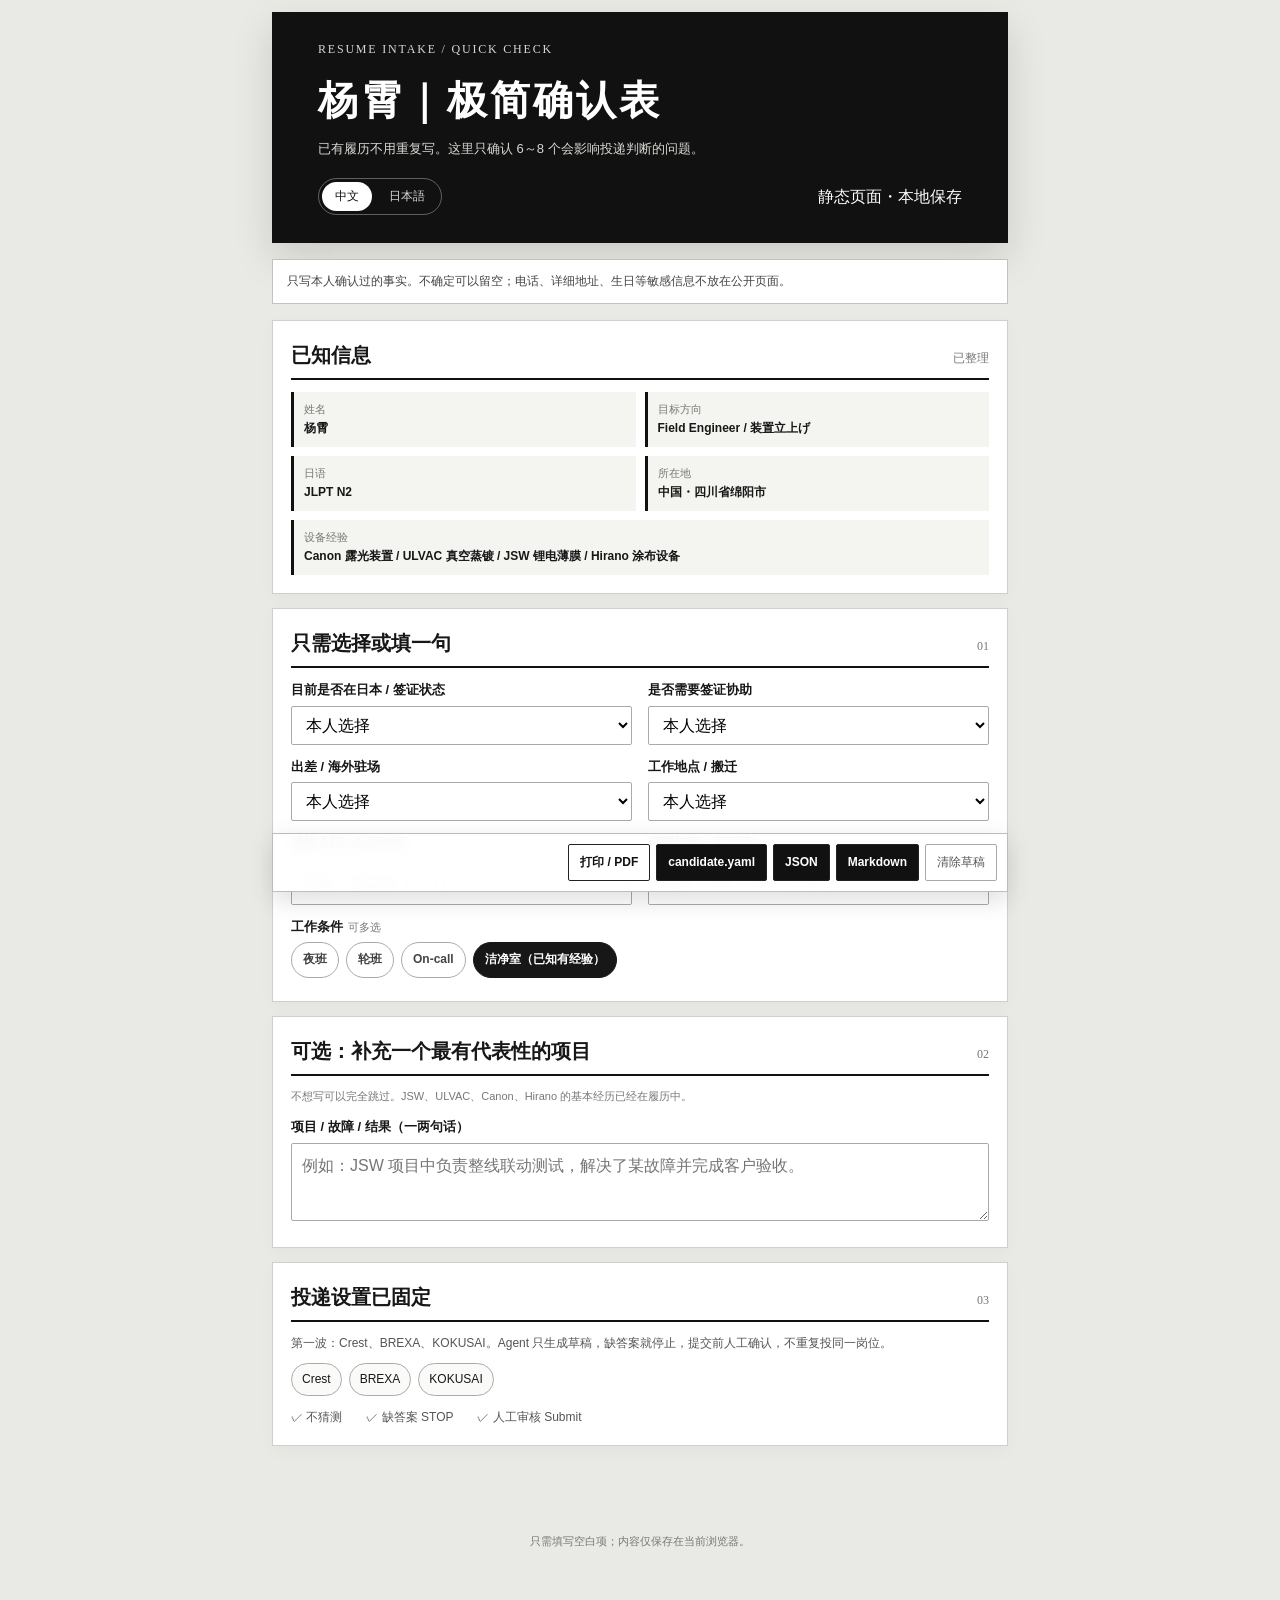
==== commit b95a452d: "refactor: reduce intake to eight essential answers" ====
--- a/index.html
+++ b/index.html
@@ -3,151 +3,91 @@
 <head>
   <meta charset="utf-8">
   <meta name="viewport" content="width=device-width, initial-scale=1">
-  <meta name="description" content="杨霄日本求职资料轻量补充表">
-  <title data-zh="杨霄｜资料确认表" data-ja="楊霄｜確認フォーム">杨霄｜资料确认表</title>
+  <meta name="description" content="杨霄日本求职资料极简确认表">
+  <title data-zh="杨霄｜极简确认表" data-ja="楊霄｜簡易確認フォーム">杨霄｜极简确认表</title>
   <style>
     :root{--ink:#171717;--muted:#6b6b66;--line:#c9c9c4;--paper:#fff;--soft:#f4f4f1;--ok:#315f45}
-    *{box-sizing:border-box}html{background:#e9e9e5;scroll-behavior:smooth}
-    body{margin:0;color:var(--ink);background:#e9e9e5;font-family:-apple-system,BlinkMacSystemFont,"Hiragino Kaku Gothic ProN","Yu Gothic","Noto Sans CJK JP",Arial,sans-serif;line-height:1.6}
-    button,input,select,textarea{font:inherit}button{cursor:pointer}.shell{max-width:980px;margin:auto;padding:14px 14px 70px}
-    .masthead{position:relative;overflow:hidden;padding:28px clamp(20px,5vw,54px);background:#111;color:#fff;box-shadow:0 16px 40px #0001}.masthead:after{content:"";position:absolute;width:220px;height:220px;right:-70px;top:-140px;border:1px solid #fff4;border-radius:50%}
-    .kicker{font-family:"Apple Chancery","Bradley Hand","Klee One",cursive;color:#d8d8d2;font-size:12px;letter-spacing:.16em}.masthead h1{margin:10px 0 6px;font-family:"Hiragino Mincho ProN","Yu Mincho",serif;font-size:clamp(27px,5vw,42px);letter-spacing:.08em}.masthead p{max-width:680px;margin:0;color:#d9d9d4;font-size:13px}.toolbar{display:flex;justify-content:space-between;align-items:center;gap:12px;flex-wrap:wrap;margin-top:20px}.langs{display:flex;gap:4px;padding:3px;border:1px solid #fff5;border-radius:999px}.langs button{border:0;border-radius:999px;padding:5px 14px;background:transparent;color:#ddd;font-size:13px}.langs button.active{background:#fff;color:#111}
-    .notice{display:flex;gap:10px;margin:18px 0;padding:13px 15px;border:1px solid #bdbdb8;background:#fff;font-size:13px}.notice b{display:grid;place-items:center;flex:0 0 25px;height:25px;border:1px solid #777;border-radius:50%}
-    .progress{display:flex;align-items:center;gap:10px;margin:16px 0 20px;color:var(--muted);font-size:12px}.progress-bar{height:6px;flex:1;background:#d4d4cf;border-radius:999px;overflow:hidden}.progress-bar i{display:block;width:0;height:100%;background:#111;transition:width .2s}
-    form{display:grid;gap:16px}.section{padding:21px clamp(16px,4vw,30px);background:var(--paper);border:1px solid #d0d0cb;box-shadow:0 5px 16px #00000008}.section-title{display:flex;justify-content:space-between;align-items:baseline;gap:12px;margin-bottom:14px;padding-bottom:8px;border-bottom:2px solid #111}.section-title h2{margin:0;font-family:"Hiragino Mincho ProN","Yu Mincho",serif;font-size:21px;letter-spacing:.05em}.num{font-family:Georgia,serif;color:#777;font-size:12px}.desc{margin:-5px 0 14px;color:var(--muted);font-size:12px}
-    .fields{display:grid;grid-template-columns:repeat(2,minmax(0,1fr));gap:13px 18px}.field{min-width:0}.field.full{grid-column:1/-1}.field label{display:block;margin-bottom:5px;font-size:13px;font-weight:700}.field label em{margin-left:5px;color:#777;font-size:11px;font-style:normal;font-weight:400}.field input,.field select,.field textarea{width:100%;border:1px solid #aaa;border-radius:2px;background:#fff;color:#171717;padding:9px 10px;outline:0}.field input,.field select{min-height:39px}.field textarea{min-height:72px;resize:vertical}.field input:focus,.field select:focus,.field textarea:focus{border-color:#111;box-shadow:0 0 0 3px #0000000d}
-    .checks{display:flex;flex-wrap:wrap;gap:7px}.check{position:relative}.check input{position:absolute;opacity:0;pointer-events:none}.check span{display:block;padding:7px 11px;border:1px solid #aaa;border-radius:999px;color:#444;font-size:12px}.check input:checked+span{background:#171717;border-color:#171717;color:#fff}
-    .option-grid{display:grid;grid-template-columns:repeat(2,minmax(0,1fr));gap:9px}.option{display:grid;grid-template-columns:1fr 160px;align-items:center;gap:9px;padding:9px 10px;border:1px solid #d0d0cb;background:#fafaf8;font-size:12px}.option select{width:100%;min-height:34px;border:1px solid #aaa;background:#fff;padding:5px 6px}.note{margin:12px 0;padding:10px 12px;border-left:3px solid #111;background:var(--soft);color:#4b4b47;font-size:12px}
-    .project{margin-top:13px;padding:15px;border:1px solid #bdbdb8;border-left:4px solid #111;background:#fff;break-inside:avoid}.project-head{display:flex;justify-content:space-between;align-items:baseline;gap:12px;margin-bottom:10px;padding-bottom:7px;border-bottom:1px solid #d0d0cb}.project-head h3{margin:0;font-family:"Hiragino Mincho ProN","Yu Mincho",serif;font-size:17px}.project-index{font:12px Georgia,serif;color:#777}.handwrite{border-top:0!important;border-left:0!important;border-right:0!important;border-radius:0!important;background:repeating-linear-gradient(to bottom,#fff 0,#fff 27px,#d5d5d0 28px)!important;line-height:28px!important;padding-top:3px!important}
-    .actions{position:sticky;bottom:9px;z-index:5;display:flex;justify-content:space-between;align-items:center;gap:10px;flex-wrap:wrap;margin-top:2px;padding:10px 12px;background:#fffffff2;border:1px solid #bdbdb8;box-shadow:0 8px 26px #0002;backdrop-filter:blur(8px)}.action-group{display:flex;gap:7px;flex-wrap:wrap}.actions button{border:1px solid #222;border-radius:2px;padding:8px 12px;background:#fff;color:#111;font-size:12px;font-weight:700}.actions .primary{background:#111;color:#fff}.actions .danger{border-color:#aaa;color:#555;font-weight:400}#status{min-height:1.3em;color:var(--ok);font-size:12px}footer{margin-top:17px;color:#777;font-size:11px;text-align:center}
-    @media(max-width:680px){.shell{padding:8px 8px 60px}.masthead{padding:24px 18px}.masthead p{font-size:12px}.fields,.option-grid{grid-template-columns:1fr}.field.full{grid-column:auto}.option{grid-template-columns:1fr}.section{padding:18px 14px}.section-title h2{font-size:19px}.actions{bottom:6px}.actions #status{flex-basis:100%;order:-1}}
-    @media print{html,body{background:#fff}.shell{max-width:none;padding:0}.masthead{box-shadow:none}.notice,.progress,.actions,footer{display:none}.section{box-shadow:none;break-inside:avoid}}
+    *{box-sizing:border-box}html{background:#e9e9e5}body{margin:0;background:#e9e9e5;color:var(--ink);font-family:-apple-system,BlinkMacSystemFont,"Hiragino Kaku Gothic ProN","Yu Gothic",Arial,sans-serif;line-height:1.6}button,input,select,textarea{font:inherit}button{cursor:pointer}.shell{max-width:760px;margin:auto;padding:12px 12px 64px}
+    .hero{padding:28px clamp(20px,5vw,46px);background:#111;color:#fff;box-shadow:0 15px 38px #0002}.kicker{font-family:"Apple Chancery","Bradley Hand","Klee One",cursive;color:#d7d7d1;font-size:12px;letter-spacing:.15em}.hero h1{margin:10px 0 6px;font-family:"Hiragino Mincho ProN","Yu Mincho",serif;font-size:clamp(27px,6vw,40px);letter-spacing:.08em}.hero p{margin:0;color:#d8d8d3;font-size:13px}.toolbar{display:flex;justify-content:space-between;align-items:center;gap:10px;flex-wrap:wrap;margin-top:18px}.langs{display:flex;gap:4px;padding:3px;border:1px solid #fff5;border-radius:999px}.langs button{border:0;border-radius:999px;padding:5px 13px;background:transparent;color:#ddd;font-size:12px}.langs button.active{background:#fff;color:#111}
+    .notice{margin:16px 0;padding:12px 14px;background:#fff;border:1px solid #c3c3be;color:#444;font-size:12px}.known,.quick,.optional,.delivery{padding:18px 18px;margin-top:14px;background:var(--paper);border:1px solid #d0d0cb;box-shadow:0 5px 16px #00000008}.title{display:flex;justify-content:space-between;align-items:baseline;gap:10px;margin-bottom:12px;padding-bottom:7px;border-bottom:2px solid #111}.title h2{margin:0;font-family:"Hiragino Mincho ProN","Yu Mincho",serif;font-size:20px}.number{font:12px Georgia,serif;color:#777}.known-grid{display:grid;grid-template-columns:repeat(2,minmax(0,1fr));gap:9px}.known-item{padding:9px 10px;background:var(--soft);border-left:3px solid #111;font-size:12px}.known-item b{display:block;font-size:11px;color:#777;font-weight:400}.known-item strong{font-weight:700}
+    .fields{display:grid;grid-template-columns:repeat(2,minmax(0,1fr));gap:12px 16px}.field.full{grid-column:1/-1}.field label{display:block;margin-bottom:5px;font-size:13px;font-weight:700}.field label em{margin-left:5px;color:#777;font-size:11px;font-style:normal;font-weight:400}.field input,.field select,.field textarea{width:100%;border:1px solid #aaa;border-radius:2px;background:#fff;padding:9px 10px;outline:0}.field input,.field select{min-height:39px}.field textarea{min-height:78px;resize:vertical}.field input:focus,.field select:focus,.field textarea:focus{border-color:#111;box-shadow:0 0 0 3px #0001}.hint{margin:7px 0 0;color:#777;font-size:11px}
+    .checks{display:flex;flex-wrap:wrap;gap:7px}.check{position:relative}.check input{position:absolute;opacity:0;pointer-events:none}.check span{display:block;padding:7px 11px;border:1px solid #aaa;border-radius:999px;color:#444;font-size:12px}.check input:checked+span{background:#171717;border-color:#171717;color:#fff}.mini-note{margin:12px 0 0;padding:9px 11px;background:var(--soft);border-left:3px solid #111;color:#555;font-size:12px}.delivery p{margin:0 0 10px;color:#555;font-size:12px}.chips{display:flex;flex-wrap:wrap;gap:7px}.chip{padding:6px 10px;border:1px solid #aaa;border-radius:999px;font-size:12px;background:#fafaf8}.rules{margin-top:12px;color:#555;font-size:12px}.rules span{margin-right:12px}.actions{position:sticky;bottom:8px;z-index:4;display:flex;justify-content:space-between;align-items:center;gap:9px;flex-wrap:wrap;margin-top:14px;padding:10px;background:#fffffff2;border:1px solid #bdbdb8;box-shadow:0 8px 24px #0002;backdrop-filter:blur(8px)}.action-group{display:flex;gap:6px;flex-wrap:wrap}.actions button{border:1px solid #222;border-radius:2px;padding:8px 11px;background:#fff;color:#111;font-size:12px;font-weight:700}.actions .primary{background:#111;color:#fff}.actions .danger{border-color:#aaa;color:#555;font-weight:400}#status{min-height:1.3em;color:var(--ok);font-size:12px}footer{text-align:center;color:#777;font-size:11px;margin-top:14px}
+    @media(max-width:600px){.shell{padding:7px 7px 60px}.hero{padding:24px 18px}.known-grid,.fields{grid-template-columns:1fr}.field.full{grid-column:auto}.known,.quick,.optional,.delivery{padding:15px 13px}.actions #status{flex-basis:100%;order:-1}}
+    @media print{html,body{background:#fff}.shell{max-width:none;padding:0}.hero{box-shadow:none}.notice,.actions,footer{display:none}.known,.quick,.optional,.delivery{box-shadow:none;break-inside:avoid}}
   </style>
 </head>
 <body>
   <div class="shell">
-    <header class="masthead">
-      <div class="kicker">RESUME INTAKE / FIELD ENGINEER</div>
-      <h1 data-zh="杨霄｜资料确认表" data-ja="楊霄｜確認フォーム">杨霄｜资料确认表</h1>
-      <p data-zh="只补充会改变投递判断的少量信息。已有履历内容已预填；不确定的项目先留空，不需要写长篇说明。" data-ja="応募判断に必要な最小限の情報だけを確認します。既存の履歴書内容は入力済みで、不明な項目は空欄のままで構いません。">只补充会改变投递判断的少量信息。已有履历内容已预填；不确定的项目先留空，不需要写长篇说明。</p>
+    <header class="hero">
+      <div class="kicker">RESUME INTAKE / QUICK CHECK</div>
+      <h1 data-zh="杨霄｜极简确认表" data-ja="楊霄｜簡易確認フォーム">杨霄｜极简确认表</h1>
+      <p data-zh="已有履历不用重复写。这里只确认 6～8 个会影响投递判断的问题。" data-ja="既存の履歴書は書き直しません。応募判断に必要な6～8項目だけ確認します。">已有履历不用重复写。这里只确认 6～8 个会影响投递判断的问题。</p>
       <div class="toolbar"><div class="langs"><button type="button" data-lang="zh" class="active">中文</button><button type="button" data-lang="ja">日本語</button></div><span data-zh="静态页面・本地保存" data-ja="静的ページ・ローカル保存">静态页面・本地保存</span></div>
     </header>
+    <div class="notice" data-zh="只写本人确认过的事实。不确定可以留空；电话、详细地址、生日等敏感信息不放在公开页面。" data-ja="本人が確認した事実だけを入力します。不明な項目は空欄で可。電話・詳細住所・生年月日などは公開ページに保存しません。">只写本人确认过的事实。不确定可以留空；电话、详细地址、生日等敏感信息不放在公开页面。</div>
 
-    <aside class="notice"><b>✓</b><div><strong data-zh="填写原则" data-ja="入力ルール">填写原则</strong><br><span data-zh="只写本人确认过的事实。电话、详细地址、生日、签证等敏感信息不会预填到公开页面。" data-ja="本人が確認した事実だけを入力します。電話・詳細住所・生年月日・在留資格などの個人情報は公開ページに初期入力しません。">只写本人确认过的事实。电话、详细地址、生日、签证等敏感信息不会预填到公开页面。</span></div></aside>
-    <div class="progress"><span data-zh="完成度" data-ja="入力進捗">完成度</span><div class="progress-bar"><i id="progressBar"></i></div><strong id="progressText">0%</strong></div>
+    <section class="known">
+      <div class="title"><h2 data-zh="已知信息" data-ja="確認済み情報">已知信息</h2><span class="number">已整理</span></div>
+      <div class="known-grid">
+        <div class="known-item"><b data-zh="姓名" data-ja="氏名">姓名</b><strong>杨霄</strong></div>
+        <div class="known-item"><b data-zh="目标方向" data-ja="希望職種">目标方向</b><strong>Field Engineer / 装置立上げ</strong></div>
+        <div class="known-item"><b data-zh="日语" data-ja="日本語">日语</b><strong>JLPT N2</strong></div>
+        <div class="known-item"><b data-zh="所在地" data-ja="所在地">所在地</b><strong>中国・四川省绵阳市</strong></div>
+        <div class="known-item" style="grid-column:1/-1"><b data-zh="设备经验" data-ja="設備経験">设备经验</b><strong>Canon 露光装置 / ULVAC 真空蒸镀 / JSW 锂电薄膜 / Hirano 涂布设备</strong></div>
+      </div>
+    </section>
 
     <form id="intakeForm">
-      <section class="section" data-section-title-zh="已知资料" data-section-title-ja="確認済み情報">
-        <div class="section-title"><h2 data-zh="已知资料" data-ja="確認済み情報">已知资料</h2><span class="num">01</span></div>
-        <p class="desc" data-zh="这些内容已经从现有履历整理好，只需快速核对。" data-ja="既存の履歴書から整理済みです。内容だけ確認してください。">这些内容已经从现有履历整理好，只需快速核对。</p>
+      <section class="quick">
+        <div class="title"><h2 data-zh="只需选择或填一句" data-ja="選択または一言だけ">只需选择或填一句</h2><span class="number">01</span></div>
         <div class="fields">
-          <div class="field" data-field="full_name" data-label-zh="姓名" data-label-ja="氏名"><label><span data-zh="姓名" data-ja="氏名">姓名</span></label><input name="full_name" value="杨霄"></div>
-          <div class="field" data-field="target_role" data-label-zh="目标职位" data-label-ja="希望職種"><label><span data-zh="目标职位" data-ja="希望職種">目标职位</span></label><input name="target_role" value="半导体制造装置 Field Engineer / 装置立上げエンジニア"></div>
-          <div class="field" data-field="current_city" data-label-zh="所在地" data-label-ja="所在地"><label><span data-zh="所在地" data-ja="所在地">所在地</span></label><input name="current_city" value="中国・四川省绵阳市"></div>
-          <div class="field" data-field="japanese_level" data-label-zh="日语" data-label-ja="日本語"><label><span data-zh="日语" data-ja="日本語">日语</span></label><select name="japanese_level"><option value="N2" selected>JLPT N2</option><option value="business" data-zh="工作会议、汇报、故障沟通可" data-ja="会議・報告・不具合連絡可">工作会议、汇报、故障沟通可</option><option value="unknown" data-zh="待确认" data-ja="要確認">待确认</option></select></div>
-          <div class="field full" data-field="employment_relation" data-label-zh="公司 / 客户现场关系" data-label-ja="所属会社・顧客現場"><label><span data-zh="公司 / 客户现场关系" data-ja="所属会社・顧客現場">公司 / 客户现场关系</span></label><textarea name="employment_relation">善威科技发展（上海）有限公司大连分公司（テクノプロ）及镇江晟德精密机械有限公司；项目现场包括 Hirano Tecseed、ULVAC、JSW、Canon 相关客户工厂。具体雇佣关系请本人确认。</textarea></div>
-          <div class="field full" data-field="equipment_summary" data-label-zh="设备经验" data-label-ja="設備経験"><label><span data-zh="设备经验" data-ja="設備経験">设备经验</span></label><textarea name="equipment_summary">Canon 露光装置、ULVAC 真空蒸镀装置、JSW 锂电池薄膜制造设备、Hirano Tecseed 涂布设备；覆盖搬入、组装、据付、调整、试运行、维护和故障处理。</textarea></div>
+          <div class="field" data-field="visa_status" data-label-zh="目前是否在日本 / 签证状态" data-label-ja="現在の日本滞在・在留資格"><label><span data-zh="目前是否在日本 / 签证状态" data-ja="現在の日本滞在・在留資格">目前是否在日本 / 签证状态</span></label><select name="visa_status"><option value="" data-zh="本人选择" data-ja="本人が選択">本人选择</option><option value="china" data-zh="目前在中国" data-ja="現在中国">目前在中国</option><option value="japan" data-zh="已有日本在留资格" data-ja="日本の在留資格あり">已有日本在留资格</option></select></div>
+          <div class="field" data-field="sponsorship" data-label-zh="是否需要签证协助" data-label-ja="ビザ支援"><label><span data-zh="是否需要签证协助" data-ja="ビザ支援">是否需要签证协助</span></label><select name="sponsorship"><option value="" data-zh="本人选择" data-ja="本人が選択">本人选择</option><option value="yes" data-zh="需要" data-ja="必要">需要</option><option value="no" data-zh="不需要" data-ja="不要">不需要</option></select></div>
+          <div class="field" data-field="travel" data-label-zh="出差 / 海外驻场" data-label-ja="出張・海外駐在"><label><span data-zh="出差 / 海外驻场" data-ja="出張・海外駐在">出差 / 海外驻场</span></label><select name="travel"><option value="" data-zh="本人选择" data-ja="本人が選択">本人选择</option><option value="yes" data-zh="可以，1～3 个月也可" data-ja="可、1～3か月も可">可以，1～3 个月也可</option><option value="limited" data-zh="有限制" data-ja="条件あり">有限制</option><option value="no" data-zh="不可以" data-ja="不可">不可以</option></select></div>
+          <div class="field" data-field="location" data-label-zh="工作地点 / 搬迁" data-label-ja="勤務地・転居"><label><span data-zh="工作地点 / 搬迁" data-ja="勤務地・転居">工作地点 / 搬迁</span></label><select name="location"><option value="" data-zh="本人选择" data-ja="本人が選択">本人选择</option><option value="anywhere" data-zh="全国可" data-ja="全国可">全国可</option><option value="limited" data-zh="有限制" data-ja="条件あり">有限制</option><option value="fixed" data-zh="固定地区" data-ja="勤務地限定">固定地区</option></select></div>
+          <div class="field" data-field="start_date" data-label-zh="最快入职 / 赴日时间" data-label-ja="入社・渡日可能時期"><label><span data-zh="最快入职 / 赴日时间" data-ja="入社・渡日可能時期">最快入职 / 赴日时间</span></label><input name="start_date" placeholder="例如：签证后 1 个月"></div>
+          <div class="field" data-field="salary" data-label-zh="期望年薪（可不填）" data-label-ja="希望年収（任意）"><label><span data-zh="期望年薪（可不填）" data-ja="希望年収（任意）">期望年薪（可不填）</span></label><input name="salary" placeholder="例如：400～500 万日元"></div>
+          <div class="field full" data-field="conditions" data-label-zh="工作条件" data-label-ja="勤務条件"><label><span data-zh="工作条件" data-ja="勤務条件">工作条件</span><em data-zh="可多选" data-ja="複数選択可">可多选</em></label><div class="checks"><label class="check"><input type="checkbox" name="conditions" value="night"><span data-zh="夜班" data-ja="夜勤">夜班</span></label><label class="check"><input type="checkbox" name="conditions" value="shift"><span data-zh="轮班" data-ja="シフト">轮班</span></label><label class="check"><input type="checkbox" name="conditions" value="oncall"><span>On-call</span></label><label class="check"><input type="checkbox" name="conditions" value="cleanroom" checked><span data-zh="洁净室（已知有经验）" data-ja="クリーンルーム（経験確認済み）">洁净室（已知有经验）</span></label></div></div>
         </div>
       </section>
 
-      <section class="section" data-section-title-zh="只需本人选择" data-section-title-ja="本人が選ぶ項目">
-        <div class="section-title"><h2 data-zh="只需本人选择" data-ja="本人が選ぶ項目">只需本人选择</h2><span class="num">02</span></div>
-        <p class="desc" data-zh="这些问题会直接影响岗位匹配和是否能投递。" data-ja="求人とのマッチングと応募可否に直結する項目です。">这些问题会直接影响岗位匹配和是否能投递。</p>
-        <div class="option-grid">
-          <div class="field option" data-field="visa_status" data-label-zh="目前签证 / 在留状态" data-label-ja="現在の在留資格"><label><span data-zh="目前签证 / 在留状态" data-ja="現在の在留資格">目前签证 / 在留状态</span></label><select name="visa_status"><option value="" data-zh="待本人选择" data-ja="本人が選択">待本人选择</option><option value="china" data-zh="目前在中国" data-ja="現在中国">目前在中国</option><option value="japan" data-zh="已有日本在留资格" data-ja="日本の在留資格あり">已有日本在留资格</option></select></div>
-          <div class="field option" data-field="sponsorship" data-label-zh="是否需要签证协助" data-label-ja="ビザ支援"><label><span data-zh="是否需要签证协助" data-ja="ビザ支援">是否需要签证协助</span></label><select name="sponsorship"><option value="" data-zh="待本人选择" data-ja="本人が選択">待本人选择</option><option value="yes" data-zh="需要" data-ja="必要">需要</option><option value="no" data-zh="不需要" data-ja="不要">不需要</option></select></div>
-          <div class="field option" data-field="travel" data-label-zh="出差 / 长期驻场" data-label-ja="出張・長期出張"><label><span data-zh="出差 / 长期驻场" data-ja="出張・長期出張">出差 / 长期驻场</span></label><select name="travel"><option value="" data-zh="待本人选择" data-ja="本人が選択">待本人选择</option><option value="yes" data-zh="可以，1～3 个月也可" data-ja="可、1～3か月も可">可以，1～3 个月也可</option><option value="limited" data-zh="有限制" data-ja="条件あり">有限制</option><option value="no" data-zh="不可以" data-ja="不可">不可以</option></select></div>
-          <div class="field option" data-field="location" data-label-zh="工作地点 / 搬迁" data-label-ja="勤務地・転居"><label><span data-zh="工作地点 / 搬迁" data-ja="勤務地・転居">工作地点 / 搬迁</span></label><select name="location"><option value="" data-zh="待本人选择" data-ja="本人が選択">待本人选择</option><option value="anywhere" data-zh="全国可" data-ja="全国可">全国可</option><option value="limited" data-zh="有限制" data-ja="条件あり">有限制</option><option value="fixed" data-zh="固定地区" data-ja="勤務地限定">固定地区</option></select></div>
-          <div class="field option" data-field="start_date" data-label-zh="最快入职 / 赴日时间" data-label-ja="入社・渡日可能時期"><label><span data-zh="最快入职 / 赴日时间" data-ja="入社・渡日可能時期">最快入职 / 赴日时间</span></label><input name="start_date" placeholder="例如：签证后 1 个月"></div>
-          <div class="field option" data-field="salary" data-label-zh="期望年薪" data-label-ja="希望年収"><label><span data-zh="期望年薪" data-ja="希望年収">期望年薪</span></label><input name="salary" placeholder="例如：400～500 万日元"></div>
-        </div>
-        <div class="field" data-field="work_conditions" data-label-zh="工作条件" data-label-ja="勤務条件" style="margin-top:14px"><label><span data-zh="工作条件" data-ja="勤務条件">工作条件</span><em data-zh="可多选" data-ja="複数選択可">可多选</em></label><div class="checks">
-          <label class="check"><input type="checkbox" name="work_conditions" value="night"><span data-zh="夜班" data-ja="夜勤">夜班</span></label>
-          <label class="check"><input type="checkbox" name="work_conditions" value="shift"><span data-zh="轮班" data-ja="シフト">轮班</span></label>
-          <label class="check"><input type="checkbox" name="work_conditions" value="oncall"><span>On-call</span></label>
-          <label class="check"><input type="checkbox" name="work_conditions" value="cleanroom" checked><span data-zh="洁净室（履历已确认）" data-ja="クリーンルーム（確認済み）">洁净室（履历已确认）</span></label>
-        </div></div>
-      </section>
-
-      <section class="section" data-section-title-zh="核心技能确认" data-section-title-ja="コアスキル確認">
-        <div class="section-title"><h2 data-zh="核心技能确认" data-ja="コアスキル確認">核心技能确认</h2><span class="num">03</span></div>
-        <p class="desc" data-zh="只勾选简历中已经有依据的内容；更细的 PLC、PVD、Pump、Valve 等不要让 AI 自动推断。" data-ja="履歴書で根拠がある項目だけを選択し、PLC・PVD・Pump・ValveなどはAIに推測させません。">只勾选简历中已经有依据的内容；更细的 PLC、PVD、Pump、Valve 等不要让 AI 自动推断。</p>
-        <div class="checks">
-          <label class="check"><input type="checkbox" name="core_skills" value="startup" checked><span data-zh="设备启动 / 立上げ" data-ja="設備立上げ">设备启动 / 立上げ</span></label>
-          <label class="check"><input type="checkbox" name="core_skills" value="assembly" checked><span data-zh="组装 / 据付" data-ja="組立・据付">组装 / 据付</span></label>
-          <label class="check"><input type="checkbox" name="core_skills" value="adjustment" checked><span data-zh="调整 / 试运行" data-ja="調整・試運転">调整 / 试运行</span></label>
-          <label class="check"><input type="checkbox" name="core_skills" value="troubleshooting" checked><span data-zh="故障诊断 / 部件维修" data-ja="故障診断・部品修理">故障诊断 / 部件维修</span></label>
-          <label class="check"><input type="checkbox" name="core_skills" value="line" checked><span data-zh="生产线联动测试" data-ja="生産ライン連動試験">生产线联动测试</span></label>
-          <label class="check"><input type="checkbox" name="core_skills" value="instruction" checked><span data-zh="协力公司指导 / 现场管理" data-ja="協力会社指導・現場管理">协力公司指导 / 现场管理</span></label>
-        </div>
-        <div class="field full" data-field="technical_keywords" data-label-zh="本人确认的技术关键词" data-label-ja="本人確認済み技術キーワード" style="margin-top:14px"><label><span data-zh="本人确认的技术关键词" data-ja="本人確認済み技術キーワード">本人确认的技术关键词</span><em data-zh="一行即可" data-ja="1行で可">一行即可</em></label><textarea name="technical_keywords" class="handwrite" placeholder="例如：机械图纸、I/O Check、真空 Pump / Valve、CAD；不会的不要写。"></textarea></div>
-      </section>
-
-      <section class="section" data-section-title-zh="三个项目只补一件事" data-section-title-ja="3つのプロジェクトに1点ずつ補足">
-        <div class="section-title"><h2 data-zh="三个项目只补一件事" data-ja="3つのプロジェクトに1点ずつ補足">三个项目只补一件事</h2><span class="num">04</span></div>
-        <p class="desc" data-zh="已有内容全部预填。每个项目只需要补充：规模 / 典型故障 / 最终结果。不会的留空。" data-ja="既存内容は入力済みです。各プロジェクトで規模・代表的な不具合・結果だけ補足してください。不明なら空欄で構いません。">已有内容全部预填。每个项目只需要补充：规模 / 典型故障 / 最终结果。不会的留空。</p>
-        <article class="project"><div class="project-head"><h3 data-zh="JSW 锂电池薄膜设备" data-ja="JSW リチウム電池フィルム設備">JSW 锂电池薄膜设备</h3><span class="project-index">PROJECT 01</span></div><div class="fields">
-          <div class="field" data-field="jsw_period" data-label-zh="时间" data-label-ja="期間"><label><span data-zh="时间" data-ja="期間">时间</span></label><input name="jsw_period" value="2022.01–2024.03"></div>
-          <div class="field" data-field="jsw_equipment" data-label-zh="设备 / 职责" data-label-ja="設備・担当"><label><span data-zh="设备 / 职责" data-ja="設備・担当">设备 / 职责</span></label><input name="jsw_equipment" value="据付、メカラン、試運転、整线联动、现场管理"></div>
-          <div class="field full" data-field="jsw_extra" data-label-zh="规模 / 故障 / 结果" data-label-ja="規模・不具合・結果"><label><span data-zh="规模 / 故障 / 结果" data-ja="規模・不具合・結果">规模 / 故障 / 结果</span></label><textarea name="jsw_extra" class="handwrite" placeholder="例如：几台设备、几名协力人员、解决了什么故障、是否完成验收"></textarea></div>
-        </div></article>
-        <article class="project"><div class="project-head"><h3 data-zh="ULVAC 真空蒸镀装置" data-ja="ULVAC 真空蒸着装置">ULVAC 真空蒸镀装置</h3><span class="project-index">PROJECT 02</span></div><div class="fields">
-          <div class="field" data-field="ulvac_period" data-label-zh="时间" data-label-ja="期間"><label><span data-zh="时间" data-ja="期間">时间</span></label><input name="ulvac_period" value="2024.02–2025.01"></div>
-          <div class="field" data-field="ulvac_equipment" data-label-zh="设备 / 职责" data-label-ja="設備・担当"><label><span data-zh="设备 / 职责" data-ja="設備・担当">设备 / 职责</span></label><input name="ulvac_equipment" value="真空蒸镀装置组装、解体、移设、据付、调整、检查"></div>
-          <div class="field full" data-field="ulvac_extra" data-label-zh="型号 / 真空技能 / 结果" data-label-ja="型式・真空スキル・結果"><label><span data-zh="型号 / 真空技能 / 结果" data-ja="型式・真空スキル・結果">型号 / 真空技能 / 结果</span></label><textarea name="ulvac_extra" class="handwrite" placeholder="例如：PVD、Pump、Valve、配线、I/O Check；具体型号或典型故障"></textarea></div>
-        </div></article>
-        <article class="project"><div class="project-head"><h3 data-zh="Canon 露光装置 / Hirano 涂布设备" data-ja="Canon 露光装置 / Hirano 塗工設備">Canon 露光装置 / Hirano 涂布设备</h3><span class="project-index">PROJECT 03</span></div><div class="fields">
-          <div class="field" data-field="canon_hirano_period" data-label-zh="时间" data-label-ja="期間"><label><span data-zh="时间" data-ja="期間">时间</span></label><input name="canon_hirano_period" value="Canon 2021.09–2022.01；Hirano 2025.01–现在"></div>
-          <div class="field" data-field="canon_hirano_equipment" data-label-zh="设备 / 已知工作" data-label-ja="設備・確認済み業務"><label><span data-zh="设备 / 已知工作" data-ja="設備・確認済み業務">设备 / 已知工作</span></label><input name="canon_hirano_equipment" value="露光装置搬入・据付；涂布设备组装・调整・试运行"></div>
-          <div class="field full" data-field="canon_hirano_extra" data-label-zh="模块 / 精度调整 / 结果" data-label-ja="モジュール・精度調整・結果"><label><span data-zh="模块 / 精度调整 / 结果" data-ja="モジュール・精度調整・結果">模块 / 精度调整 / 结果</span></label><textarea name="canon_hirano_extra" class="handwrite" placeholder="例如：露光机型号、Leveling / Alignment、洁净室时长、设备台数、故障或交付结果"></textarea></div>
-        </div></article>
-        <div class="note" data-zh="长虹维修经历和其他工作经历已经写入现有履历，本页不再要求重复填写。" data-ja="長虹の修理経験とその他の職歴は既存の応募書類に反映済みのため、このフォームでは再入力不要です。">长虹维修经历和其他工作经历已经写入现有履历，本页不再要求重复填写。</div>
-      </section>
-
-      <section class="section" data-section-title-zh="投递设置" data-section-title-ja="応募設定">
-        <div class="section-title"><h2 data-zh="投递设置" data-ja="応募設定">投递设置</h2><span class="num">05</span></div>
-        <p class="desc" data-zh="先从前三家跑通；每次提交前保留人工确认。" data-ja="まず3社で検証し、各Submit前に人が確認します。">先从前三家跑通；每次提交前保留人工确认。</p>
-        <div class="field" data-field="target_companies" data-label-zh="第一波目标公司" data-label-ja="第一弾の対象会社"><label><span data-zh="第一波目标公司" data-ja="第一弾の対象会社">第一波目标公司</span></label><div class="checks"><label class="check"><input type="checkbox" name="target_companies" value="Crest" checked><span>Crest</span></label><label class="check"><input type="checkbox" name="target_companies" value="BREXA" checked><span>BREXA</span></label><label class="check"><input type="checkbox" name="target_companies" value="KOKUSAI" checked><span>KOKUSAI</span></label><label class="check"><input type="checkbox" name="target_companies" value="other"><span data-zh="其他" data-ja="その他">其他</span></label></div></div>
-        <div class="field" data-field="agent_rules" data-label-zh="Agent 规则" data-label-ja="Agentルール" style="margin-top:13px"><label><span data-zh="Agent 规则" data-ja="Agentルール">Agent 规则</span></label><div class="checks"><label class="check"><input type="checkbox" name="agent_rules" value="no_guess" checked><span data-zh="缺答案就 STOP，不猜" data-ja="回答がなければSTOP、推測しない">缺答案就 STOP，不猜</span></label><label class="check"><input type="checkbox" name="agent_rules" value="human_review" checked><span data-zh="Submit 前人工确认" data-ja="Submit前に人が確認">Submit 前人工确认</span></label><label class="check"><input type="checkbox" name="agent_rules" value="dedupe" checked><span data-zh="相同岗位不重复投" data-ja="同じ求人は重複応募しない">相同岗位不重复投</span></label></div></div>
+      <section class="optional">
+        <div class="title"><h2 data-zh="可选：补充一个最有代表性的项目" data-ja="任意：代表プロジェクトを1件だけ">可选：补充一个最有代表性的项目</h2><span class="number">02</span></div>
+        <p class="hint" data-zh="不想写可以完全跳过。JSW、ULVAC、Canon、Hirano 的基本经历已经在履历中。" data-ja="書きたくなければ空欄で構いません。JSW・ULVAC・Canon・Hiranoの基本経験は履歴書に反映済みです。">不想写可以完全跳过。JSW、ULVAC、Canon、Hirano 的基本经历已经在履历中。</p>
+        <div class="field" data-field="highlight" data-label-zh="项目 / 故障 / 结果（一两句话）" data-label-ja="プロジェクト・不具合・結果（1～2文）" style="margin-top:12px"><label><span data-zh="项目 / 故障 / 结果（一两句话）" data-ja="プロジェクト・不具合・結果（1～2文）">项目 / 故障 / 结果（一两句话）</span></label><textarea name="highlight" placeholder="例如：JSW 项目中负责整线联动测试，解决了某故障并完成客户验收。"></textarea></div>
       </section>
     </form>
 
-    <div class="actions"><span id="status" role="status" aria-live="polite"></span><div class="action-group"><button type="button" id="printBtn" data-zh="打印 / PDF" data-ja="印刷 / PDF">打印 / PDF</button><button type="button" id="yamlBtn" class="primary" data-zh="导出 candidate.yaml" data-ja="candidate.yaml出力">导出 candidate.yaml</button><button type="button" id="jsonBtn" class="primary" data-zh="JSON" data-ja="JSON">JSON</button><button type="button" id="markdownBtn" class="primary" data-zh="Markdown" data-ja="Markdown">Markdown</button><button type="button" id="clearBtn" class="danger" data-zh="清除草稿" data-ja="下書きを消去">清除草稿</button></div></div>
-    <footer data-zh="只需填写空白项；本页不连接数据库，内容仅保存在当前浏览器。" data-ja="空欄だけ入力してください。データベースには接続せず、このブラウザにのみ保存します。">只需填写空白项；本页不连接数据库，内容仅保存在当前浏览器。</footer>
+    <section class="delivery">
+      <div class="title"><h2 data-zh="投递设置已固定" data-ja="応募設定">投递设置已固定</h2><span class="number">03</span></div>
+      <p data-zh="第一波：Crest、BREXA、KOKUSAI。Agent 只生成草稿，缺答案就停止，提交前人工确认，不重复投同一岗位。" data-ja="第一弾：Crest・BREXA・KOKUSAI。AgentはDraftまで、回答不足なら停止、Submit前に人が確認し、同じ求人には重複応募しません。">第一波：Crest、BREXA、KOKUSAI。Agent 只生成草稿，缺答案就停止，提交前人工确认，不重复投同一岗位。</p>
+      <div class="chips"><span class="chip">Crest</span><span class="chip">BREXA</span><span class="chip">KOKUSAI</span></div>
+      <div class="rules"><span>✓ <span data-zh="不猜测" data-ja="推測しない">不猜测</span></span><span>✓ <span data-zh="缺答案 STOP" data-ja="回答不足はSTOP">缺答案 STOP</span></span><span>✓ <span data-zh="人工审核 Submit" data-ja="人がSubmit確認">人工审核 Submit</span></span></div>
+    </section>
+
+    <div class="actions"><span id="status" role="status" aria-live="polite"></span><div class="action-group"><button type="button" id="printBtn" data-zh="打印 / PDF" data-ja="印刷 / PDF">打印 / PDF</button><button type="button" id="yamlBtn" class="primary" data-zh="candidate.yaml" data-ja="candidate.yaml">candidate.yaml</button><button type="button" id="jsonBtn" class="primary">JSON</button><button type="button" id="markdownBtn" class="primary">Markdown</button><button type="button" id="clearBtn" class="danger" data-zh="清除草稿" data-ja="下書きを消去">清除草稿</button></div></div>
+    <footer data-zh="只需填写空白项；内容仅保存在当前浏览器。" data-ja="空欄だけ入力してください。内容はこのブラウザにのみ保存されます。">只需填写空白项；内容仅保存在当前浏览器。</footer>
   </div>
   <script>
     (() => {
-      const KEY = "yangxiao-resume-intake-v2";
-      const form = document.getElementById("intakeForm");
-      const status = document.getElementById("status");
-      const fieldNodes = () => [...form.querySelectorAll(".field[data-field]")];
-      const controlsFor = (field) => [...form.querySelectorAll(`[name="${CSS.escape(field.dataset.field)}"]`)];
-      const valueOf = (field) => { const controls = controlsFor(field); if (controls[0]?.type === "checkbox") return controls.filter((c) => c.checked).map((c) => c.value); return controls[0]?.value || ""; };
-      const filled = (value) => Array.isArray(value) ? value.length > 0 : String(value || "").trim().length > 0;
-      let language = localStorage.getItem(KEY + ":language") || "zh";
-
-      function applyLanguage(next) {
-        language = next; localStorage.setItem(KEY + ":language", language); document.documentElement.lang = language === "zh" ? "zh-CN" : "ja";
-        document.querySelectorAll("[data-zh][data-ja]").forEach((node) => { node.textContent = language === "zh" ? node.dataset.zh : node.dataset.ja; });
-        document.querySelectorAll("[data-lang]").forEach((button) => button.classList.toggle("active", button.dataset.lang === language));
-        updateProgress();
-      }
-      function snapshot() { const values = {}; fieldNodes().forEach((field) => { values[field.dataset.field] = valueOf(field); }); return { savedAt: new Date().toISOString(), language, values }; }
-      function save() { localStorage.setItem(KEY, JSON.stringify(snapshot())); updateProgress(); showStatus(language === "zh" ? "已保存到当前浏览器" : "このブラウザに保存しました"); }
-      function restore() { let saved; try { saved = JSON.parse(localStorage.getItem(KEY) || "null"); } catch { saved = null; } if (!saved?.values) return; Object.entries(saved.values).forEach(([name, value]) => { const controls = [...form.querySelectorAll(`[name="${CSS.escape(name)}"]`)]; if (controls[0]?.type === "checkbox") controls.forEach((c) => { c.checked = Array.isArray(value) && value.includes(c.value); }); else if (controls[0]) controls[0].value = value; }); }
-      function updateProgress() { const fields = fieldNodes(); const done = fields.filter((field) => filled(valueOf(field))).length; const percent = fields.length ? Math.round(done / fields.length * 100) : 0; document.getElementById("progressBar").style.width = percent + "%"; document.getElementById("progressText").textContent = percent + "%"; }
-      function showStatus(message) { status.textContent = message; clearTimeout(showStatus.timer); showStatus.timer = setTimeout(() => { status.textContent = ""; }, 3000); }
-      function download(filename, content, type) { const url = URL.createObjectURL(new Blob([content], { type })); const link = document.createElement("a"); link.href = url; link.download = filename; link.click(); setTimeout(() => URL.revokeObjectURL(url), 800); }
-      function labelOf(field) { return field.dataset[language === "zh" ? "labelZh" : "labelJa"] || field.dataset.field; }
-      function displayOf(field) { const controls = controlsFor(field); if (controls[0]?.type === "checkbox") return controls.filter((c) => c.checked).map((c) => c.nextElementSibling?.textContent.trim() || c.value).join("、"); if (controls[0]?.tagName === "SELECT") return controls[0].selectedOptions[0]?.textContent || ""; return controls[0]?.value || ""; }
-      function exportMarkdown() { const lines = [`# ${language === "zh" ? "杨霄｜日本求职资料确认" : "楊霄｜日本応募書類 確認"}`, "", `- ${language === "zh" ? "导出时间" : "出力日時"}：${new Date().toLocaleString()}`, ""]; document.querySelectorAll(".section").forEach((section) => { lines.push(`## ${section.dataset[language === "zh" ? "sectionTitleZh" : "sectionTitleJa"]}`, ""); section.querySelectorAll(".field[data-field]").forEach((field) => lines.push(`- **${labelOf(field)}**：${displayOf(field) || "—"}`)); lines.push(""); }); download("yangxiao-resume-intake.md", lines.join("\n"), "text/markdown;charset=utf-8"); showStatus(language === "zh" ? "Markdown 已导出" : "Markdownを出力しました"); }
-      function exportJson() { download("yangxiao-resume-intake.json", JSON.stringify(snapshot(), null, 2), "application/json;charset=utf-8"); showStatus(language === "zh" ? "JSON 已导出" : "JSONを出力しました"); }
-      function exportYaml() { const data = snapshot(); const lines = ["# Candidate facts from the lightweight intake form", `generated_at: ${JSON.stringify(data.savedAt)}`, `language: ${JSON.stringify(language)}`, "candidate:"]; Object.entries(data.values).forEach(([key, value]) => { if (Array.isArray(value)) { lines.push(`  ${JSON.stringify(key)}:`); value.forEach((item) => lines.push(`    - ${JSON.stringify(item)}`)); } else lines.push(`  ${JSON.stringify(key)}: ${JSON.stringify(value || "")}`); }); download("candidate.yaml", lines.join("\n") + "\n", "text/yaml;charset=utf-8"); showStatus(language === "zh" ? "candidate.yaml 已导出" : "candidate.yamlを出力しました"); }
-
-      form.addEventListener("input", save); form.addEventListener("change", save); document.querySelectorAll("[data-lang]").forEach((button) => button.addEventListener("click", () => applyLanguage(button.dataset.lang)));
-      document.getElementById("printBtn").addEventListener("click", () => window.print()); document.getElementById("yamlBtn").addEventListener("click", exportYaml); document.getElementById("jsonBtn").addEventListener("click", exportJson); document.getElementById("markdownBtn").addEventListener("click", exportMarkdown);
-      document.getElementById("clearBtn").addEventListener("click", () => { if (!window.confirm(language === "zh" ? "确定清除草稿吗？" : "下書きを消去しますか？")) return; form.reset(); localStorage.removeItem(KEY); updateProgress(); showStatus(language === "zh" ? "草稿已清除" : "下書きを消去しました"); });
-      restore(); applyLanguage(language);
+      const KEY = "yangxiao-resume-intake-v3";
+      const KNOWN = {name:"杨霄", target:"半导体制造装置 Field Engineer / 装置立上げエンジニア", language:"JLPT N2", location:"中国・四川省绵阳市", equipment:"Canon / ULVAC / JSW / Hirano"};
+      const form = document.getElementById("intakeForm"); const status = document.getElementById("status"); let language = localStorage.getItem(KEY + ":language") || "zh";
+      const fields = () => [...form.querySelectorAll(".field[data-field]")]; const controls = (field) => [...form.querySelectorAll(`[name="${CSS.escape(field.dataset.field)}"]`)];
+      const valueOf = (field) => { const list = controls(field); if (list[0]?.type === "checkbox") return list.filter((c) => c.checked).map((c) => c.value); return list[0]?.value || ""; };
+      const present = (value) => Array.isArray(value) ? value.length > 0 : String(value || "").trim().length > 0;
+      function applyLanguage(next){language=next;localStorage.setItem(KEY+":language",language);document.documentElement.lang=language==="zh"?"zh-CN":"ja";document.querySelectorAll("[data-zh][data-ja]").forEach((n)=>{n.textContent=language==="zh"?n.dataset.zh:n.dataset.ja});document.querySelectorAll("[data-lang]").forEach((b)=>b.classList.toggle("active",b.dataset.lang===language));updateProgress()}
+      function snapshot(){const values={};fields().forEach((f)=>values[f.dataset.field]=valueOf(f));return{savedAt:new Date().toISOString(),language,known:KNOWN,answers:values}}
+      function save(){localStorage.setItem(KEY,JSON.stringify(snapshot()));updateProgress();showStatus(language==="zh"?"已保存到当前浏览器":"このブラウザに保存しました")}
+      function restore(){let saved;try{saved=JSON.parse(localStorage.getItem(KEY)||"null")}catch{saved=null}if(!saved?.answers)return;Object.entries(saved.answers).forEach(([name,value])=>{const list=[...form.querySelectorAll(`[name="${CSS.escape(name)}"]`)];if(list[0]?.type==="checkbox")list.forEach((c)=>c.checked=Array.isArray(value)&&value.includes(c.value));else if(list[0])list[0].value=value})}
+      function updateProgress(){}
+      function showStatus(message){status.textContent=message;clearTimeout(showStatus.timer);showStatus.timer=setTimeout(()=>status.textContent="",2800)}
+      function download(filename,content,type){const url=URL.createObjectURL(new Blob([content],{type}));const a=document.createElement("a");a.href=url;a.download=filename;a.click();setTimeout(()=>URL.revokeObjectURL(url),800)}
+      function labelOf(field){return field.dataset[language==="zh"?"labelZh":"labelJa"]||field.dataset.field} function displayOf(field){const list=controls(field);if(list[0]?.type==="checkbox")return list.filter((c)=>c.checked).map((c)=>c.nextElementSibling?.textContent.trim()||c.value).join("、");if(list[0]?.tagName==="SELECT")return list[0].selectedOptions[0]?.textContent||"";return list[0]?.value||""}
+      function exportMarkdown(){const lines=[`# ${language==="zh"?"杨霄｜极简求职资料":"楊霄｜簡易応募資料"}`,"",`## ${language==="zh"?"已知信息":"確認済み情報"}`,...Object.entries(KNOWN).map(([k,v])=>`- **${k}**：${v}`),"",`## ${language==="zh"?"本人确认":"本人確認"}`];fields().forEach((f)=>lines.push(`- **${labelOf(f)}**：${displayOf(f)||"—"}`));download("yangxiao-resume-intake.md",lines.join("\n"),"text/markdown;charset=utf-8");showStatus(language==="zh"?"Markdown 已导出":"Markdownを出力しました")}
+      function exportJson(){download("yangxiao-resume-intake.json",JSON.stringify(snapshot(),null,2),"application/json;charset=utf-8");showStatus(language==="zh"?"JSON 已导出":"JSONを出力しました")}
+      function exportYaml(){const data=snapshot();const lines=["# Candidate facts from the quick intake form",`generated_at: ${JSON.stringify(data.savedAt)}`,"known:"];Object.entries(data.known).forEach(([k,v])=>lines.push(`  ${k}: ${JSON.stringify(v)}`));lines.push("answers:");Object.entries(data.answers).forEach(([k,v])=>{if(Array.isArray(v)){lines.push(`  ${k}:`);v.forEach((x)=>lines.push(`    - ${JSON.stringify(x)}`))}else lines.push(`  ${k}: ${JSON.stringify(v||"")}`)});download("candidate.yaml",lines.join("\n")+"\n","text/yaml;charset=utf-8");showStatus(language==="zh"?"candidate.yaml 已导出":"candidate.yamlを出力しました")}
+      form.addEventListener("input",save);form.addEventListener("change",save);document.querySelectorAll("[data-lang]").forEach((b)=>b.addEventListener("click",()=>applyLanguage(b.dataset.lang)));document.getElementById("printBtn").addEventListener("click",()=>window.print());document.getElementById("yamlBtn").addEventListener("click",exportYaml);document.getElementById("jsonBtn").addEventListener("click",exportJson);document.getElementById("markdownBtn").addEventListener("click",exportMarkdown);document.getElementById("clearBtn").addEventListener("click",()=>{if(!confirm(language==="zh"?"确定清除草稿吗？":"下書きを消去しますか？"))return;form.reset();localStorage.removeItem(KEY);updateProgress();showStatus(language==="zh"?"草稿已清除":"下書きを消去しました")});restore();applyLanguage(language)
     })();
   </script>
 </body>
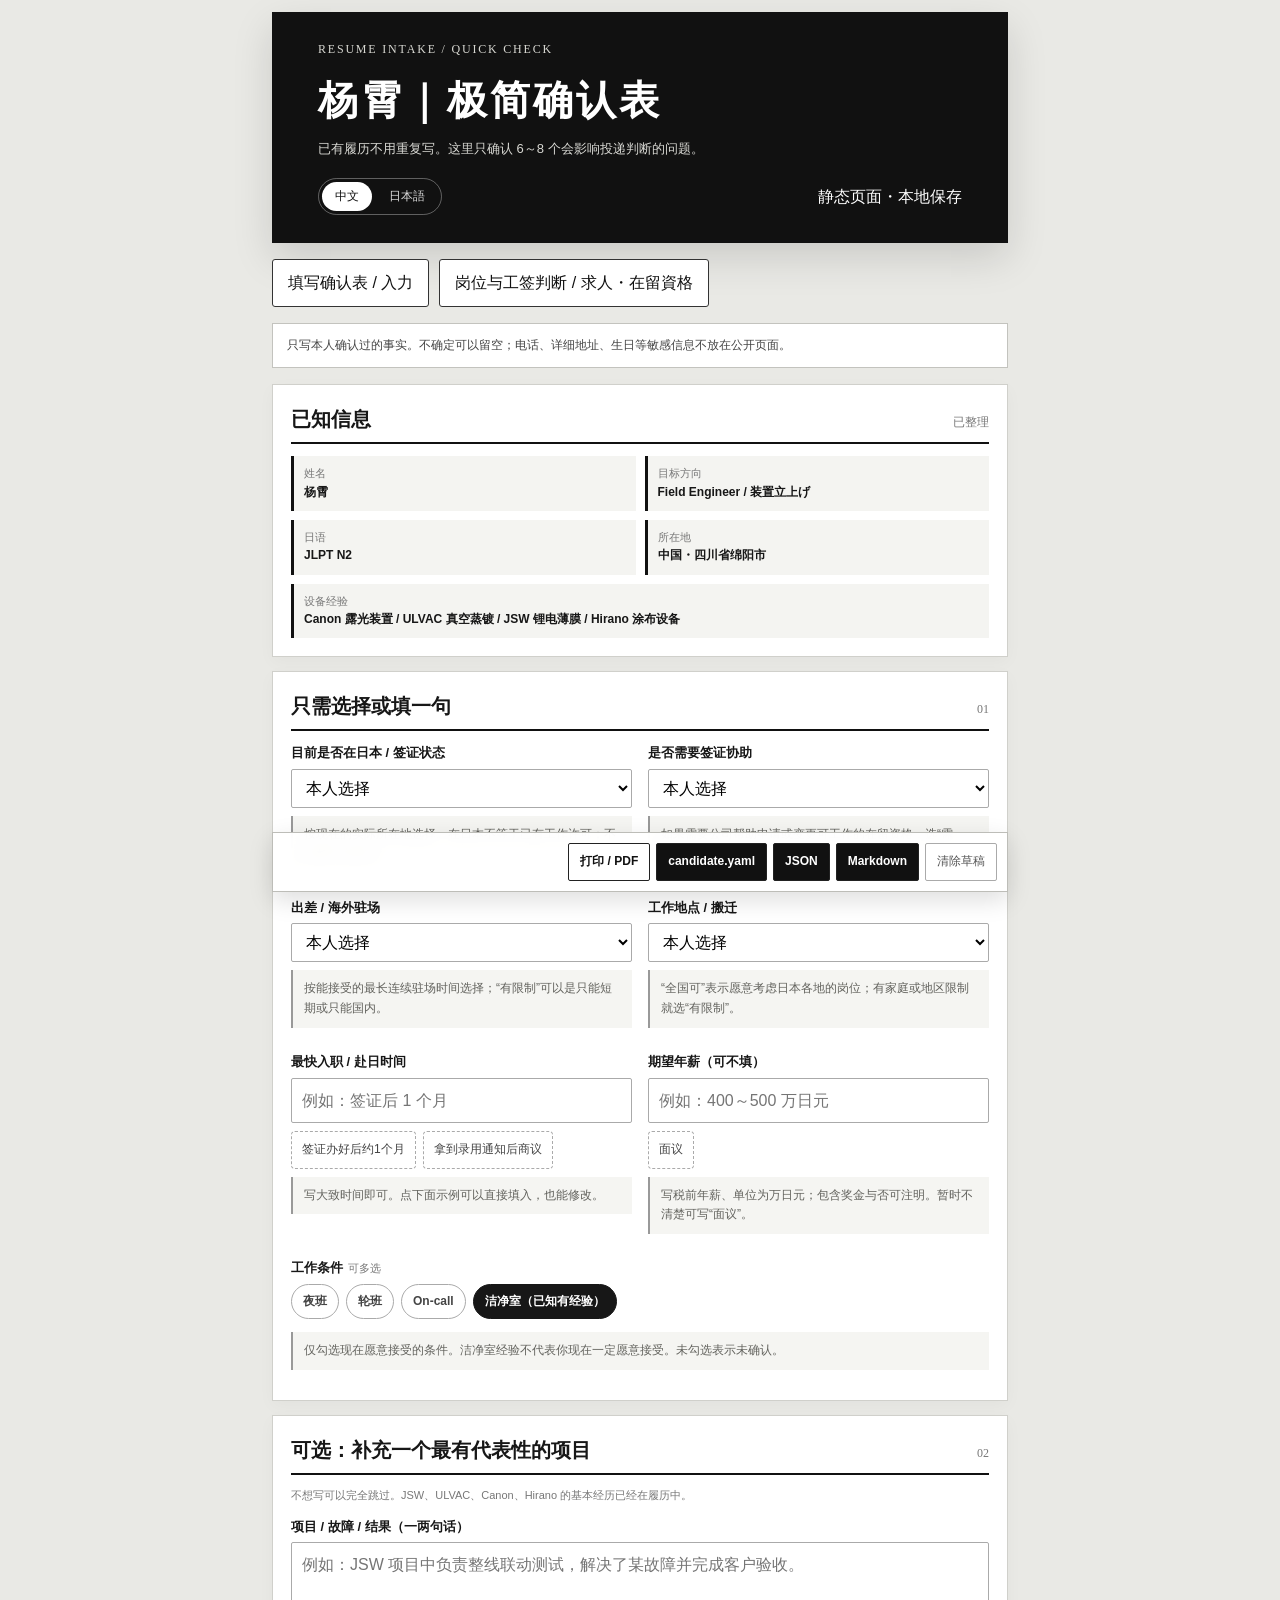
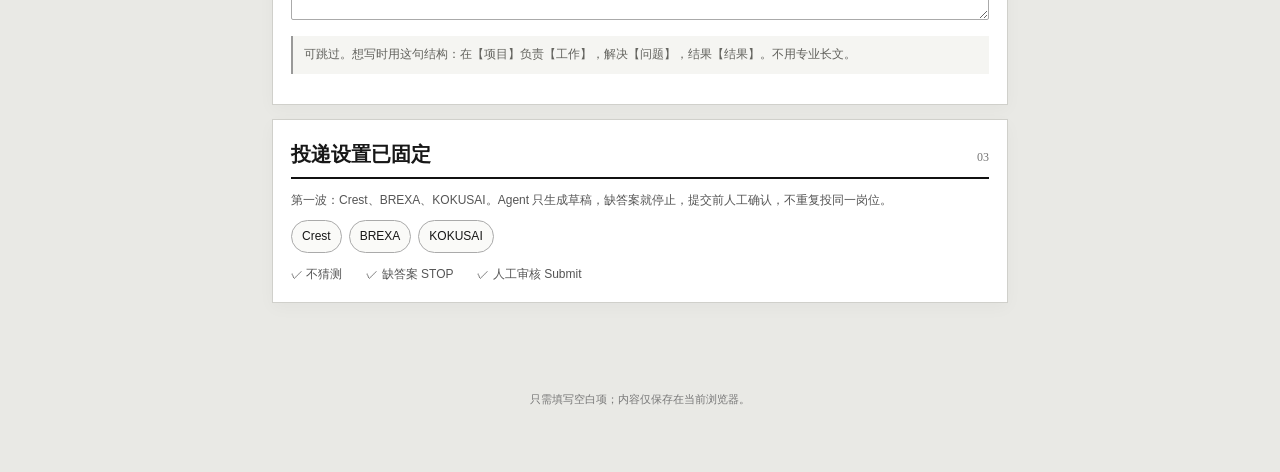
==== commit fdb0d417: "feat: add sourced job and visa guidance with mobile filling hints" ====
--- a/index.html
+++ b/index.html
@@ -15,6 +15,7 @@
     @media(max-width:600px){.shell{padding:7px 7px 60px}.hero{padding:24px 18px}.known-grid,.fields{grid-template-columns:1fr}.field.full{grid-column:auto}.known,.quick,.optional,.delivery{padding:15px 13px}.actions #status{flex-basis:100%;order:-1}}
     @media print{html,body{background:#fff}.shell{max-width:none;padding:0}.hero{box-shadow:none}.notice,.actions,footer{display:none}.known,.quick,.optional,.delivery{box-shadow:none;break-inside:avoid}}
   </style>
+  <link rel="stylesheet" href="guidance.css">
 </head>
 <body>
   <div class="shell">
@@ -68,6 +69,7 @@
     <div class="actions"><span id="status" role="status" aria-live="polite"></span><div class="action-group"><button type="button" id="printBtn" data-zh="打印 / PDF" data-ja="印刷 / PDF">打印 / PDF</button><button type="button" id="yamlBtn" class="primary" data-zh="candidate.yaml" data-ja="candidate.yaml">candidate.yaml</button><button type="button" id="jsonBtn" class="primary">JSON</button><button type="button" id="markdownBtn" class="primary">Markdown</button><button type="button" id="clearBtn" class="danger" data-zh="清除草稿" data-ja="下書きを消去">清除草稿</button></div></div>
     <footer data-zh="只需填写空白项；内容仅保存在当前浏览器。" data-ja="空欄だけ入力してください。内容はこのブラウザにのみ保存されます。">只需填写空白项；内容仅保存在当前浏览器。</footer>
   </div>
+  <script src="guidance.js" defer></script>
   <script>
     (() => {
       const KEY = "yangxiao-resume-intake-v3";
--- a/guidance.css
+++ b/guidance.css
@@ -0,0 +1 @@
+.page-nav{display:flex;gap:10px;flex-wrap:wrap;margin:16px 0}.page-nav a{padding:10px 15px;border:1px solid #333;color:#111;background:#fff;text-decoration:none;border-radius:3px}.field .help{font-weight:400;color:#62625d;font-size:12px;background:#f5f5f2;border-left:2px solid #999;padding:9px 11px;margin-top:8px;line-height:1.65}.field:focus-within .help{border-color:#111;background:#eeeee8}.hint-chips{display:flex;gap:7px;flex-wrap:wrap;margin:8px 0}.hint-chips button{border:1px dashed #aaa;background:white;color:#444;padding:8px 10px;border-radius:4px;font-size:12px;min-height:36px}.hint-chips button:focus-visible{outline:2px solid #111;outline-offset:2px}.job-card{border-top:1px solid #bbb;padding:18px 0}.job-card h3{margin:6px 0}.job-card a{color:#111;text-underline-offset:3px}.badge{font-size:12px;border:1px solid #999;padding:3px 7px;border-radius:3px}.assessment{border-left:3px solid #111;padding:12px 16px;background:#f4f4ef;margin:15px 0}.assessment p{margin:7px 0}.source{font-size:12px;color:#666}button,input,select,textarea{max-width:100%}@media print{.page-nav,.hint-chips{display:none}}
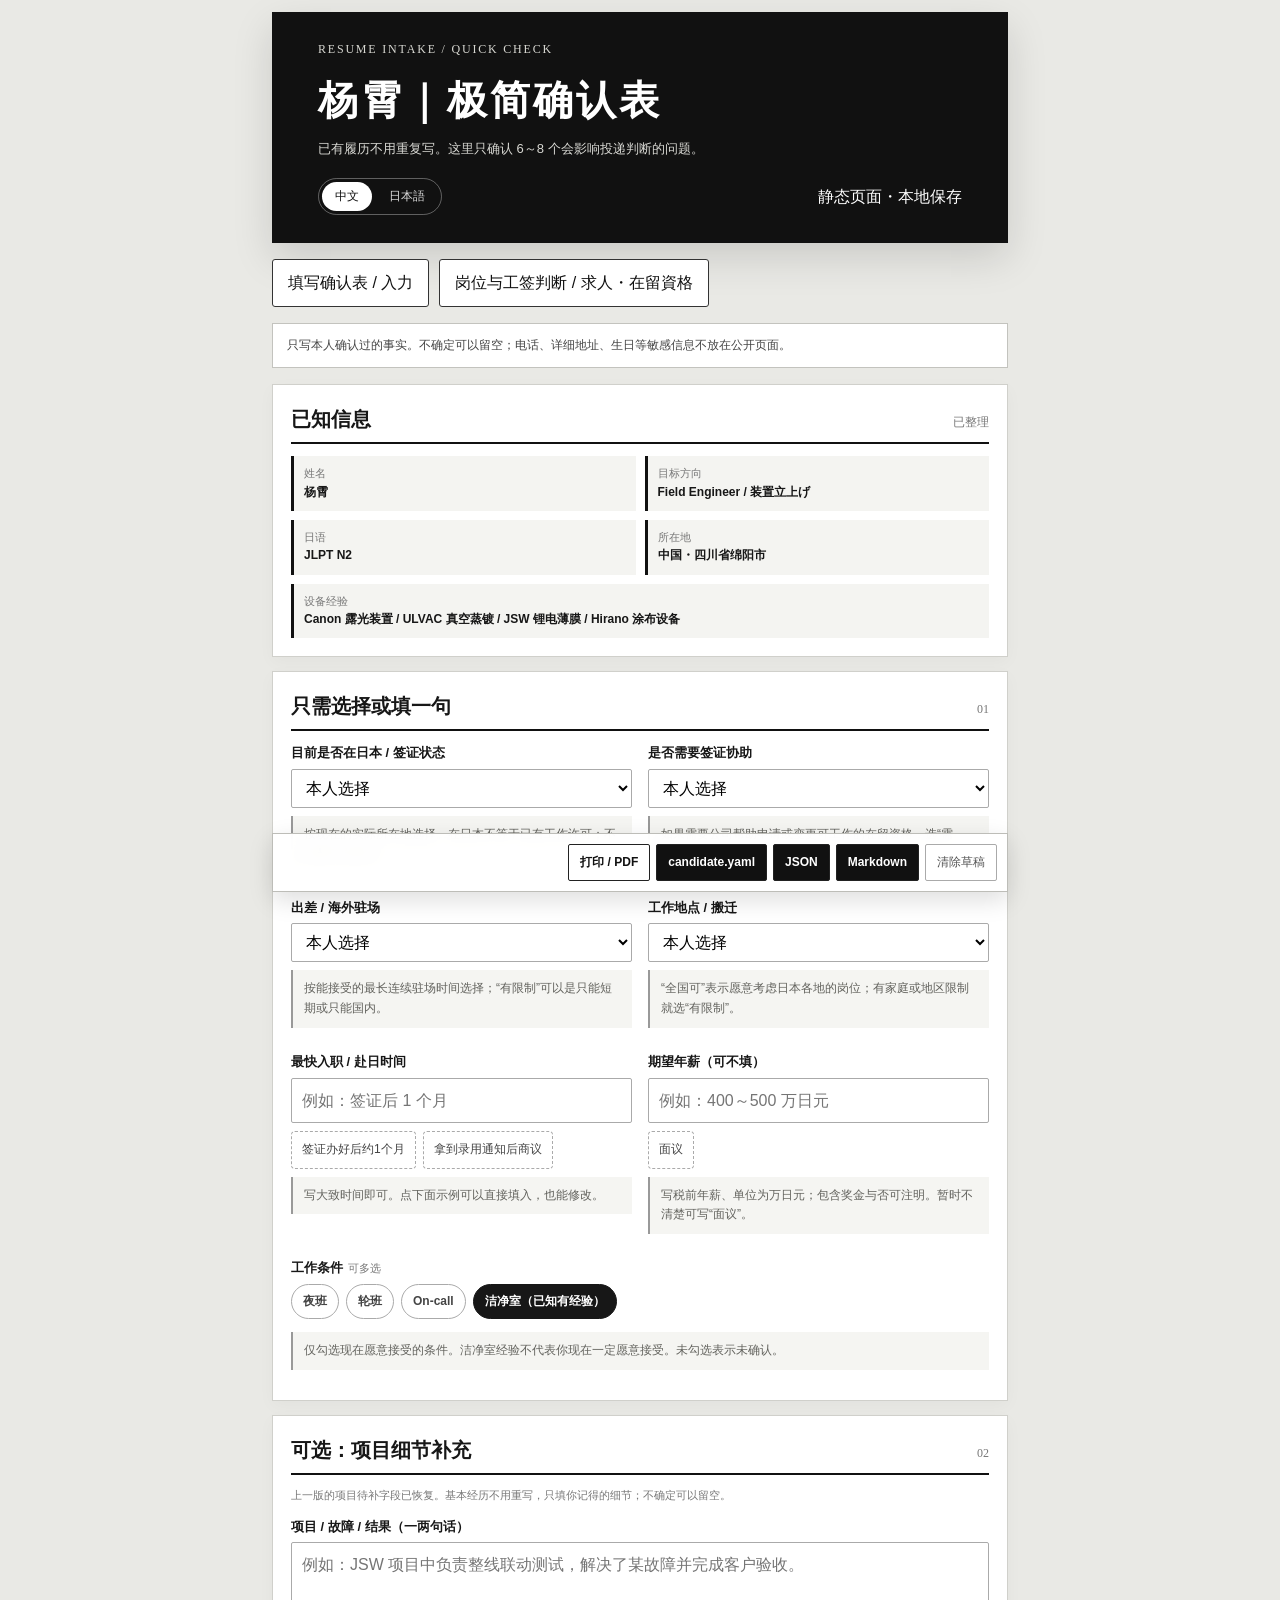
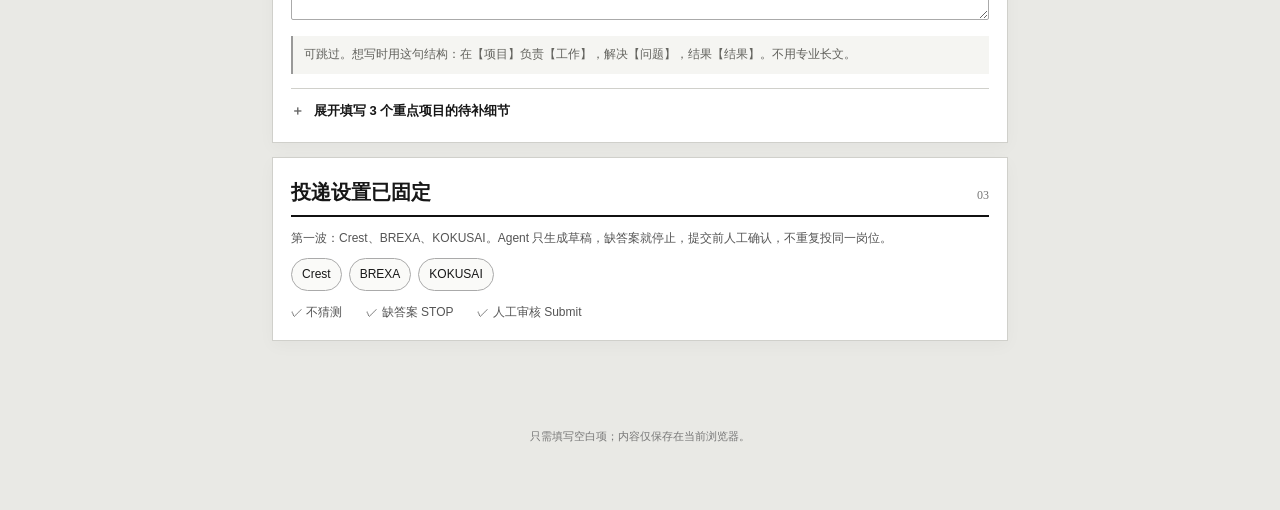
==== commit 001de86c: "restore project detail intake fields" ====
--- a/index.html
+++ b/index.html
@@ -10,6 +10,7 @@
     *{box-sizing:border-box}html{background:#e9e9e5}body{margin:0;background:#e9e9e5;color:var(--ink);font-family:-apple-system,BlinkMacSystemFont,"Hiragino Kaku Gothic ProN","Yu Gothic",Arial,sans-serif;line-height:1.6}button,input,select,textarea{font:inherit}button{cursor:pointer}.shell{max-width:760px;margin:auto;padding:12px 12px 64px}
     .hero{padding:28px clamp(20px,5vw,46px);background:#111;color:#fff;box-shadow:0 15px 38px #0002}.kicker{font-family:"Apple Chancery","Bradley Hand","Klee One",cursive;color:#d7d7d1;font-size:12px;letter-spacing:.15em}.hero h1{margin:10px 0 6px;font-family:"Hiragino Mincho ProN","Yu Mincho",serif;font-size:clamp(27px,6vw,40px);letter-spacing:.08em}.hero p{margin:0;color:#d8d8d3;font-size:13px}.toolbar{display:flex;justify-content:space-between;align-items:center;gap:10px;flex-wrap:wrap;margin-top:18px}.langs{display:flex;gap:4px;padding:3px;border:1px solid #fff5;border-radius:999px}.langs button{border:0;border-radius:999px;padding:5px 13px;background:transparent;color:#ddd;font-size:12px}.langs button.active{background:#fff;color:#111}
     .notice{margin:16px 0;padding:12px 14px;background:#fff;border:1px solid #c3c3be;color:#444;font-size:12px}.known,.quick,.optional,.delivery{padding:18px 18px;margin-top:14px;background:var(--paper);border:1px solid #d0d0cb;box-shadow:0 5px 16px #00000008}.title{display:flex;justify-content:space-between;align-items:baseline;gap:10px;margin-bottom:12px;padding-bottom:7px;border-bottom:2px solid #111}.title h2{margin:0;font-family:"Hiragino Mincho ProN","Yu Mincho",serif;font-size:20px}.number{font:12px Georgia,serif;color:#777}.known-grid{display:grid;grid-template-columns:repeat(2,minmax(0,1fr));gap:9px}.known-item{padding:9px 10px;background:var(--soft);border-left:3px solid #111;font-size:12px}.known-item b{display:block;font-size:11px;color:#777;font-weight:400}.known-item strong{font-weight:700}
+    .optional details{margin-top:14px;border-top:1px solid #d0d0cb}.optional summary{cursor:pointer;padding:12px 0 2px;font-size:13px;font-weight:700;list-style:none}.optional summary::-webkit-details-marker{display:none}.optional summary::before{content:"＋";display:inline-block;width:23px;color:#666}.optional details[open] summary::before{content:"−"}.project-mini{margin-top:12px;padding:13px;border:1px solid #bdbdb8;border-left:3px solid #111;background:#fff}.project-mini h3{margin:0 0 8px;font-family:"Hiragino Mincho ProN","Yu Mincho",serif;font-size:16px}.project-mini .field textarea{min-height:72px}
     .fields{display:grid;grid-template-columns:repeat(2,minmax(0,1fr));gap:12px 16px}.field.full{grid-column:1/-1}.field label{display:block;margin-bottom:5px;font-size:13px;font-weight:700}.field label em{margin-left:5px;color:#777;font-size:11px;font-style:normal;font-weight:400}.field input,.field select,.field textarea{width:100%;border:1px solid #aaa;border-radius:2px;background:#fff;padding:9px 10px;outline:0}.field input,.field select{min-height:39px}.field textarea{min-height:78px;resize:vertical}.field input:focus,.field select:focus,.field textarea:focus{border-color:#111;box-shadow:0 0 0 3px #0001}.hint{margin:7px 0 0;color:#777;font-size:11px}
     .checks{display:flex;flex-wrap:wrap;gap:7px}.check{position:relative}.check input{position:absolute;opacity:0;pointer-events:none}.check span{display:block;padding:7px 11px;border:1px solid #aaa;border-radius:999px;color:#444;font-size:12px}.check input:checked+span{background:#171717;border-color:#171717;color:#fff}.mini-note{margin:12px 0 0;padding:9px 11px;background:var(--soft);border-left:3px solid #111;color:#555;font-size:12px}.delivery p{margin:0 0 10px;color:#555;font-size:12px}.chips{display:flex;flex-wrap:wrap;gap:7px}.chip{padding:6px 10px;border:1px solid #aaa;border-radius:999px;font-size:12px;background:#fafaf8}.rules{margin-top:12px;color:#555;font-size:12px}.rules span{margin-right:12px}.actions{position:sticky;bottom:8px;z-index:4;display:flex;justify-content:space-between;align-items:center;gap:9px;flex-wrap:wrap;margin-top:14px;padding:10px;background:#fffffff2;border:1px solid #bdbdb8;box-shadow:0 8px 24px #0002;backdrop-filter:blur(8px)}.action-group{display:flex;gap:6px;flex-wrap:wrap}.actions button{border:1px solid #222;border-radius:2px;padding:8px 11px;background:#fff;color:#111;font-size:12px;font-weight:700}.actions .primary{background:#111;color:#fff}.actions .danger{border-color:#aaa;color:#555;font-weight:400}#status{min-height:1.3em;color:var(--ok);font-size:12px}footer{text-align:center;color:#777;font-size:11px;margin-top:14px}
     @media(max-width:600px){.shell{padding:7px 7px 60px}.hero{padding:24px 18px}.known-grid,.fields{grid-template-columns:1fr}.field.full{grid-column:auto}.known,.quick,.optional,.delivery{padding:15px 13px}.actions #status{flex-basis:100%;order:-1}}
@@ -53,9 +54,24 @@
       </section>
 
       <section class="optional">
-        <div class="title"><h2 data-zh="可选：补充一个最有代表性的项目" data-ja="任意：代表プロジェクトを1件だけ">可选：补充一个最有代表性的项目</h2><span class="number">02</span></div>
-        <p class="hint" data-zh="不想写可以完全跳过。JSW、ULVAC、Canon、Hirano 的基本经历已经在履历中。" data-ja="書きたくなければ空欄で構いません。JSW・ULVAC・Canon・Hiranoの基本経験は履歴書に反映済みです。">不想写可以完全跳过。JSW、ULVAC、Canon、Hirano 的基本经历已经在履历中。</p>
+        <div class="title"><h2 data-zh="可选：项目细节补充" data-ja="任意：プロジェクト詳細の補足">可选：项目细节补充</h2><span class="number">02</span></div>
+        <p class="hint" data-zh="上一版的项目待补字段已恢复。基本经历不用重写，只填你记得的细节；不确定可以留空。" data-ja="前版のプロジェクト補足項目を復元しました。基本経歴は再入力不要で、覚えている詳細だけ入力。不明なら空欄で可。">上一版的项目待补字段已恢复。基本经历不用重写，只填你记得的细节；不确定可以留空。</p>
         <div class="field" data-field="highlight" data-label-zh="项目 / 故障 / 结果（一两句话）" data-label-ja="プロジェクト・不具合・結果（1～2文）" style="margin-top:12px"><label><span data-zh="项目 / 故障 / 结果（一两句话）" data-ja="プロジェクト・不具合・結果（1～2文）">项目 / 故障 / 结果（一两句话）</span></label><textarea name="highlight" placeholder="例如：JSW 项目中负责整线联动测试，解决了某故障并完成客户验收。"></textarea></div>
+        <details>
+          <summary data-zh="展开填写 3 个重点项目的待补细节" data-ja="3つの主要プロジェクトの補足を開く">展开填写 3 个重点项目的待补细节</summary>
+          <article class="project-mini">
+            <h3 data-zh="JSW｜锂电池薄膜制造设备" data-ja="JSW｜リチウム電池フィルム製造設備">JSW｜锂电池薄膜制造设备</h3>
+            <div class="field" data-field="jsw_extra" data-label-zh="规模 / 协力人员 / 故障 / 结果" data-label-ja="規模・協力会社人数・不具合・結果"><label><span data-zh="规模 / 协力人员 / 故障 / 结果" data-ja="規模・協力会社人数・不具合・結果">规模 / 协力人员 / 故障 / 结果</span></label><textarea name="jsw_extra" placeholder="例如：几台设备、几名协力人员、解决了什么故障、是否完成客户验收"></textarea></div>
+          </article>
+          <article class="project-mini">
+            <h3 data-zh="ULVAC｜真空蒸镀装置" data-ja="ULVAC｜真空蒸着装置">ULVAC｜真空蒸镀装置</h3>
+            <div class="field" data-field="ulvac_extra" data-label-zh="型号 / 真空相关经验 / 结果" data-label-ja="型式・真空関連スキル・結果"><label><span data-zh="型号 / 真空相关经验 / 结果" data-ja="型式・真空関連スキル・結果">型号 / 真空相关经验 / 结果</span></label><textarea name="ulvac_extra" placeholder="例如：设备型号、PVD、Pump、Valve、配线、I/O Check或典型故障"></textarea></div>
+          </article>
+          <article class="project-mini">
+            <h3 data-zh="Canon / Hirano｜露光与涂布设备" data-ja="Canon / Hirano｜露光・塗工設備">Canon / Hirano｜露光与涂布设备</h3>
+            <div class="field" data-field="canon_hirano_extra" data-label-zh="模块 / 精度调整 / 交付结果" data-label-ja="モジュール・精度調整・引渡し結果"><label><span data-zh="模块 / 精度调整 / 交付结果" data-ja="モジュール・精度調整・引渡し結果">模块 / 精度调整 / 交付结果</span></label><textarea name="canon_hirano_extra" placeholder="例如：露光机型号、Leveling / Alignment、洁净室时长、设备台数或交付结果"></textarea></div>
+          </article>
+        </details>
       </section>
     </form>
 
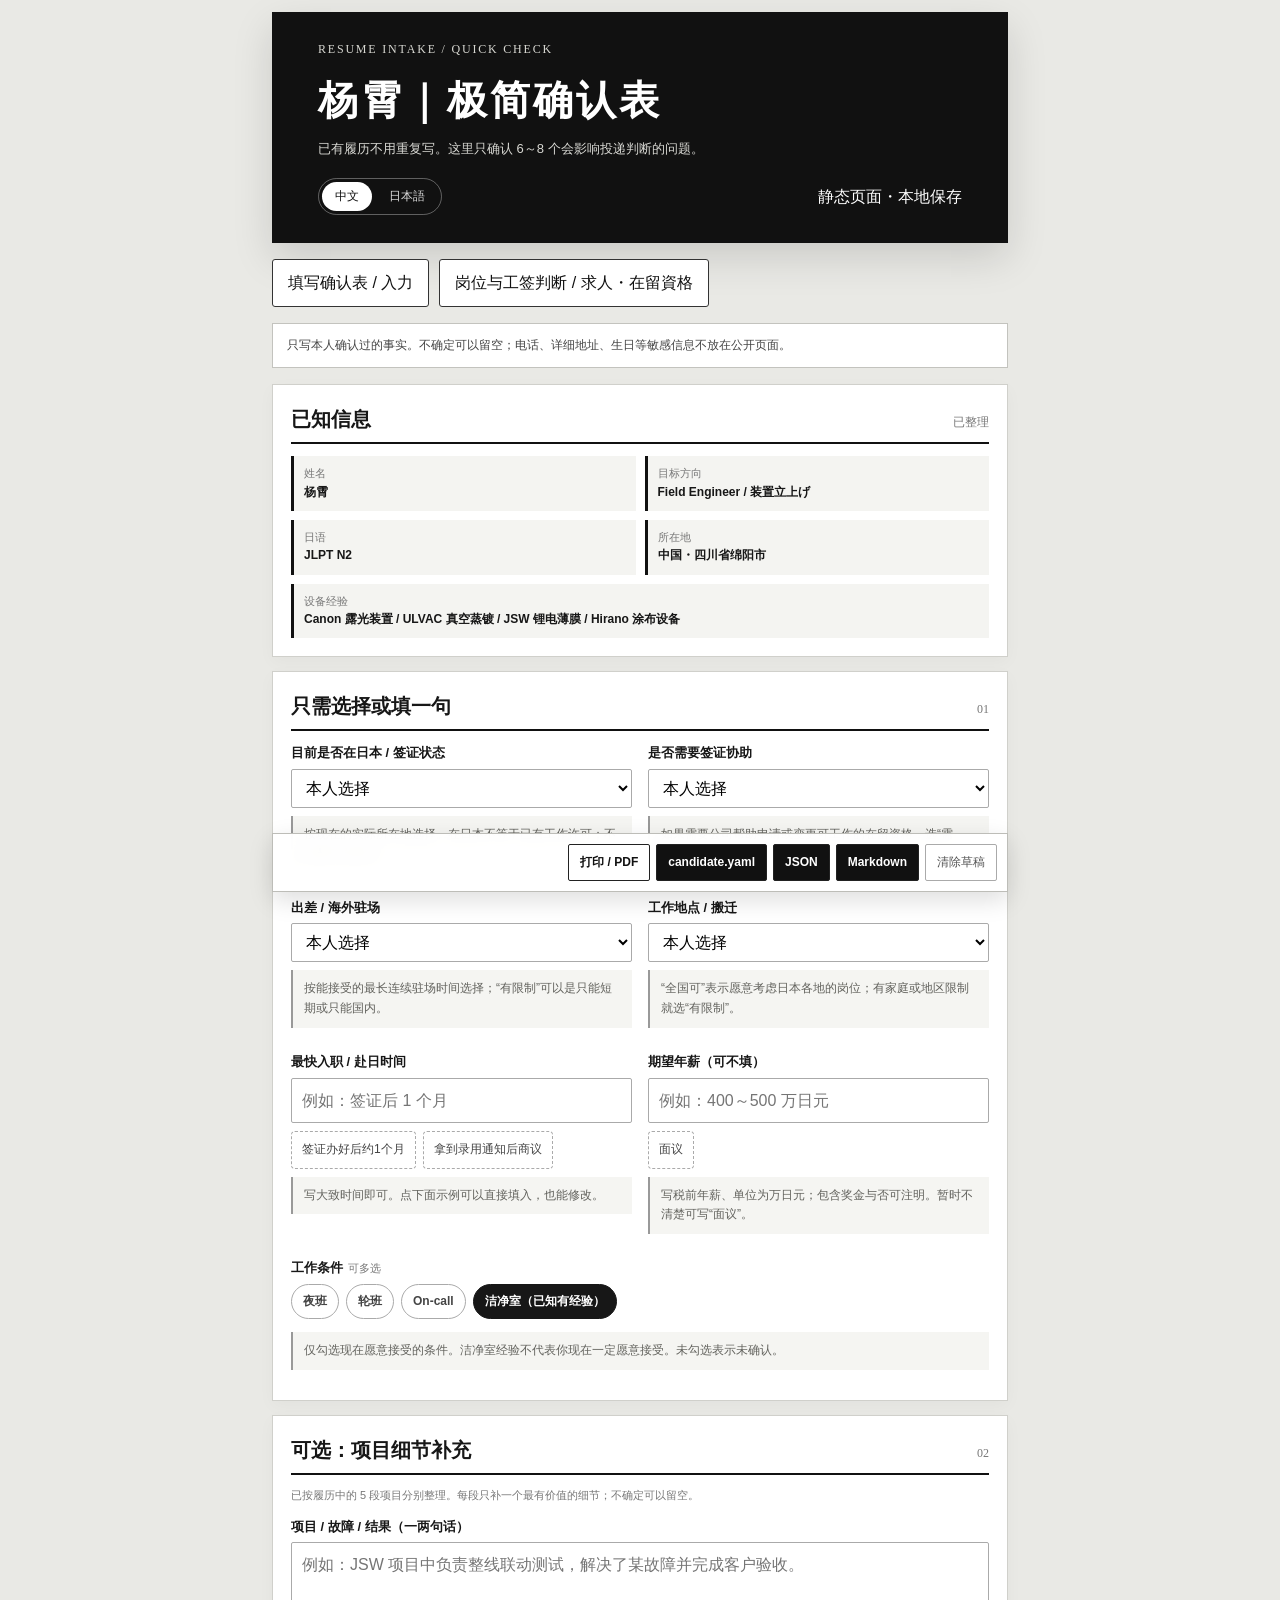
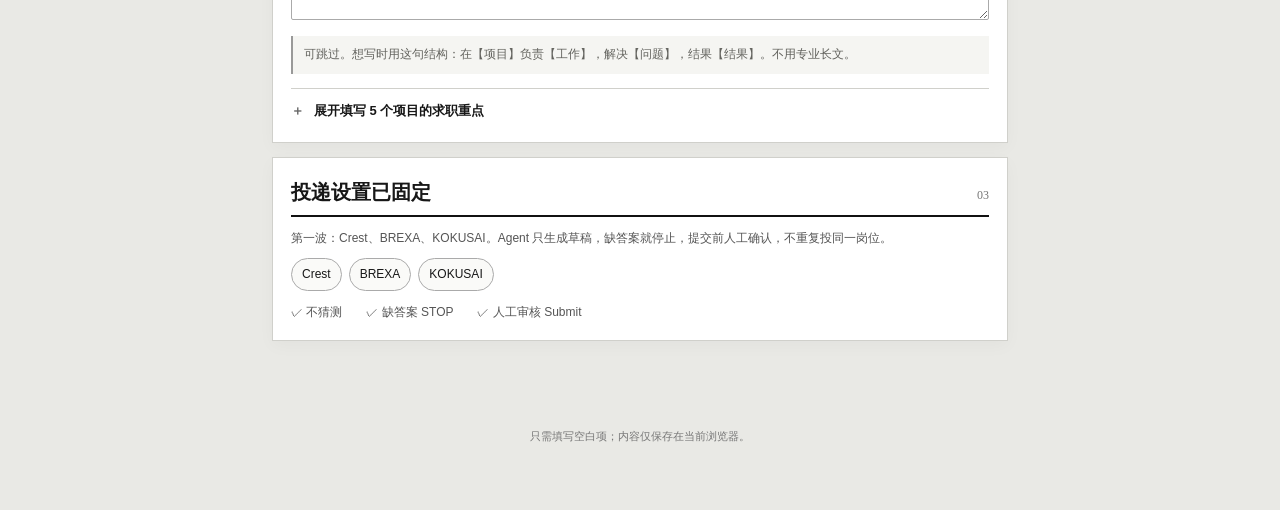
==== commit 5c44e094: "add project-specific resume detail prompts" ====
--- a/index.html
+++ b/index.html
@@ -55,10 +55,14 @@
 
       <section class="optional">
         <div class="title"><h2 data-zh="可选：项目细节补充" data-ja="任意：プロジェクト詳細の補足">可选：项目细节补充</h2><span class="number">02</span></div>
-        <p class="hint" data-zh="上一版的项目待补字段已恢复。基本经历不用重写，只填你记得的细节；不确定可以留空。" data-ja="前版のプロジェクト補足項目を復元しました。基本経歴は再入力不要で、覚えている詳細だけ入力。不明なら空欄で可。">上一版的项目待补字段已恢复。基本经历不用重写，只填你记得的细节；不确定可以留空。</p>
+        <p class="hint" data-zh="已按履历中的 5 段项目分别整理。每段只补一个最有价值的细节；不确定可以留空。" data-ja="履歴書にある5つのプロジェクトごとに整理しました。各案件は重要な詳細を1つ補足するだけ。不明なら空欄で可。">已按履历中的 5 段项目分别整理。每段只补一个最有价值的细节；不确定可以留空。</p>
         <div class="field" data-field="highlight" data-label-zh="项目 / 故障 / 结果（一两句话）" data-label-ja="プロジェクト・不具合・結果（1～2文）" style="margin-top:12px"><label><span data-zh="项目 / 故障 / 结果（一两句话）" data-ja="プロジェクト・不具合・結果（1～2文）">项目 / 故障 / 结果（一两句话）</span></label><textarea name="highlight" placeholder="例如：JSW 项目中负责整线联动测试，解决了某故障并完成客户验收。"></textarea></div>
         <details>
-          <summary data-zh="展开填写 3 个重点项目的待补细节" data-ja="3つの主要プロジェクトの補足を開く">展开填写 3 个重点项目的待补细节</summary>
+          <summary data-zh="展开填写 5 个项目的求职重点" data-ja="5つのプロジェクトの応募ポイントを開く">展开填写 5 个项目的求职重点</summary>
+          <article class="project-mini">
+            <h3 data-zh="Hirano｜涂布设备" data-ja="Hirano｜塗工設備">Hirano｜涂布设备</h3>
+            <div class="field" data-field="hirano_extra" data-label-zh="设备 / 调试职责 / 故障与结果" data-label-ja="設備・立上げ担当・不具合と結果"><label><span data-zh="设备 / 调试职责 / 故障与结果" data-ja="設備・立上げ担当・不具合と結果">设备 / 调试职责 / 故障与结果</span></label><textarea name="hirano_extra" placeholder="例如：设备或产线名称、负责组装/据付/调整/试运行中的哪些环节、解决过的故障及结果"></textarea></div>
+          </article>
           <article class="project-mini">
             <h3 data-zh="JSW｜锂电池薄膜制造设备" data-ja="JSW｜リチウム電池フィルム製造設備">JSW｜锂电池薄膜制造设备</h3>
             <div class="field" data-field="jsw_extra" data-label-zh="规模 / 协力人员 / 故障 / 结果" data-label-ja="規模・協力会社人数・不具合・結果"><label><span data-zh="规模 / 协力人员 / 故障 / 结果" data-ja="規模・協力会社人数・不具合・結果">规模 / 协力人员 / 故障 / 结果</span></label><textarea name="jsw_extra" placeholder="例如：几台设备、几名协力人员、解决了什么故障、是否完成客户验收"></textarea></div>
@@ -68,8 +72,12 @@
             <div class="field" data-field="ulvac_extra" data-label-zh="型号 / 真空相关经验 / 结果" data-label-ja="型式・真空関連スキル・結果"><label><span data-zh="型号 / 真空相关经验 / 结果" data-ja="型式・真空関連スキル・結果">型号 / 真空相关经验 / 结果</span></label><textarea name="ulvac_extra" placeholder="例如：设备型号、PVD、Pump、Valve、配线、I/O Check或典型故障"></textarea></div>
           </article>
           <article class="project-mini">
-            <h3 data-zh="Canon / Hirano｜露光与涂布设备" data-ja="Canon / Hirano｜露光・塗工設備">Canon / Hirano｜露光与涂布设备</h3>
-            <div class="field" data-field="canon_hirano_extra" data-label-zh="模块 / 精度调整 / 交付结果" data-label-ja="モジュール・精度調整・引渡し結果"><label><span data-zh="模块 / 精度调整 / 交付结果" data-ja="モジュール・精度調整・引渡し結果">模块 / 精度调整 / 交付结果</span></label><textarea name="canon_hirano_extra" placeholder="例如：露光机型号、Leveling / Alignment、洁净室时长、设备台数或交付结果"></textarea></div>
+            <h3 data-zh="Canon｜露光装置" data-ja="Canon｜露光装置">Canon｜露光装置</h3>
+            <div class="field" data-field="canon_hirano_extra" data-label-zh="模块 / 精度调整 / 交付结果" data-label-ja="モジュール・精度調整・引渡し結果"><label><span data-zh="模块 / 精度调整 / 交付结果" data-ja="モジュール・精度調整・引渡し結果">模块 / 精度调整 / 交付结果</span></label><textarea name="canon_hirano_extra" placeholder="例如：露光机型号、负责的模块、Leveling / Alignment、洁净室时长、设备台数或交付结果"></textarea></div>
+          </article>
+          <article class="project-mini">
+            <h3 data-zh="长虹｜家电售后与维修" data-ja="Changhong｜家電アフターサービス・修理">长虹｜家电售后与维修</h3>
+            <div class="field" data-field="changhong_extra" data-label-zh="故障诊断 / 工具与维修 / 结果" data-label-ja="故障診断・工具と修理・結果"><label><span data-zh="故障诊断 / 工具与维修 / 结果" data-ja="故障診断・工具と修理・結果">故障诊断 / 工具与维修 / 结果</span></label><textarea name="changhong_extra" placeholder="例如：典型故障、使用万用表/测试仪如何定位、电子元件或 BGA 如何处理、维修后的结果"></textarea></div>
           </article>
         </details>
       </section>
